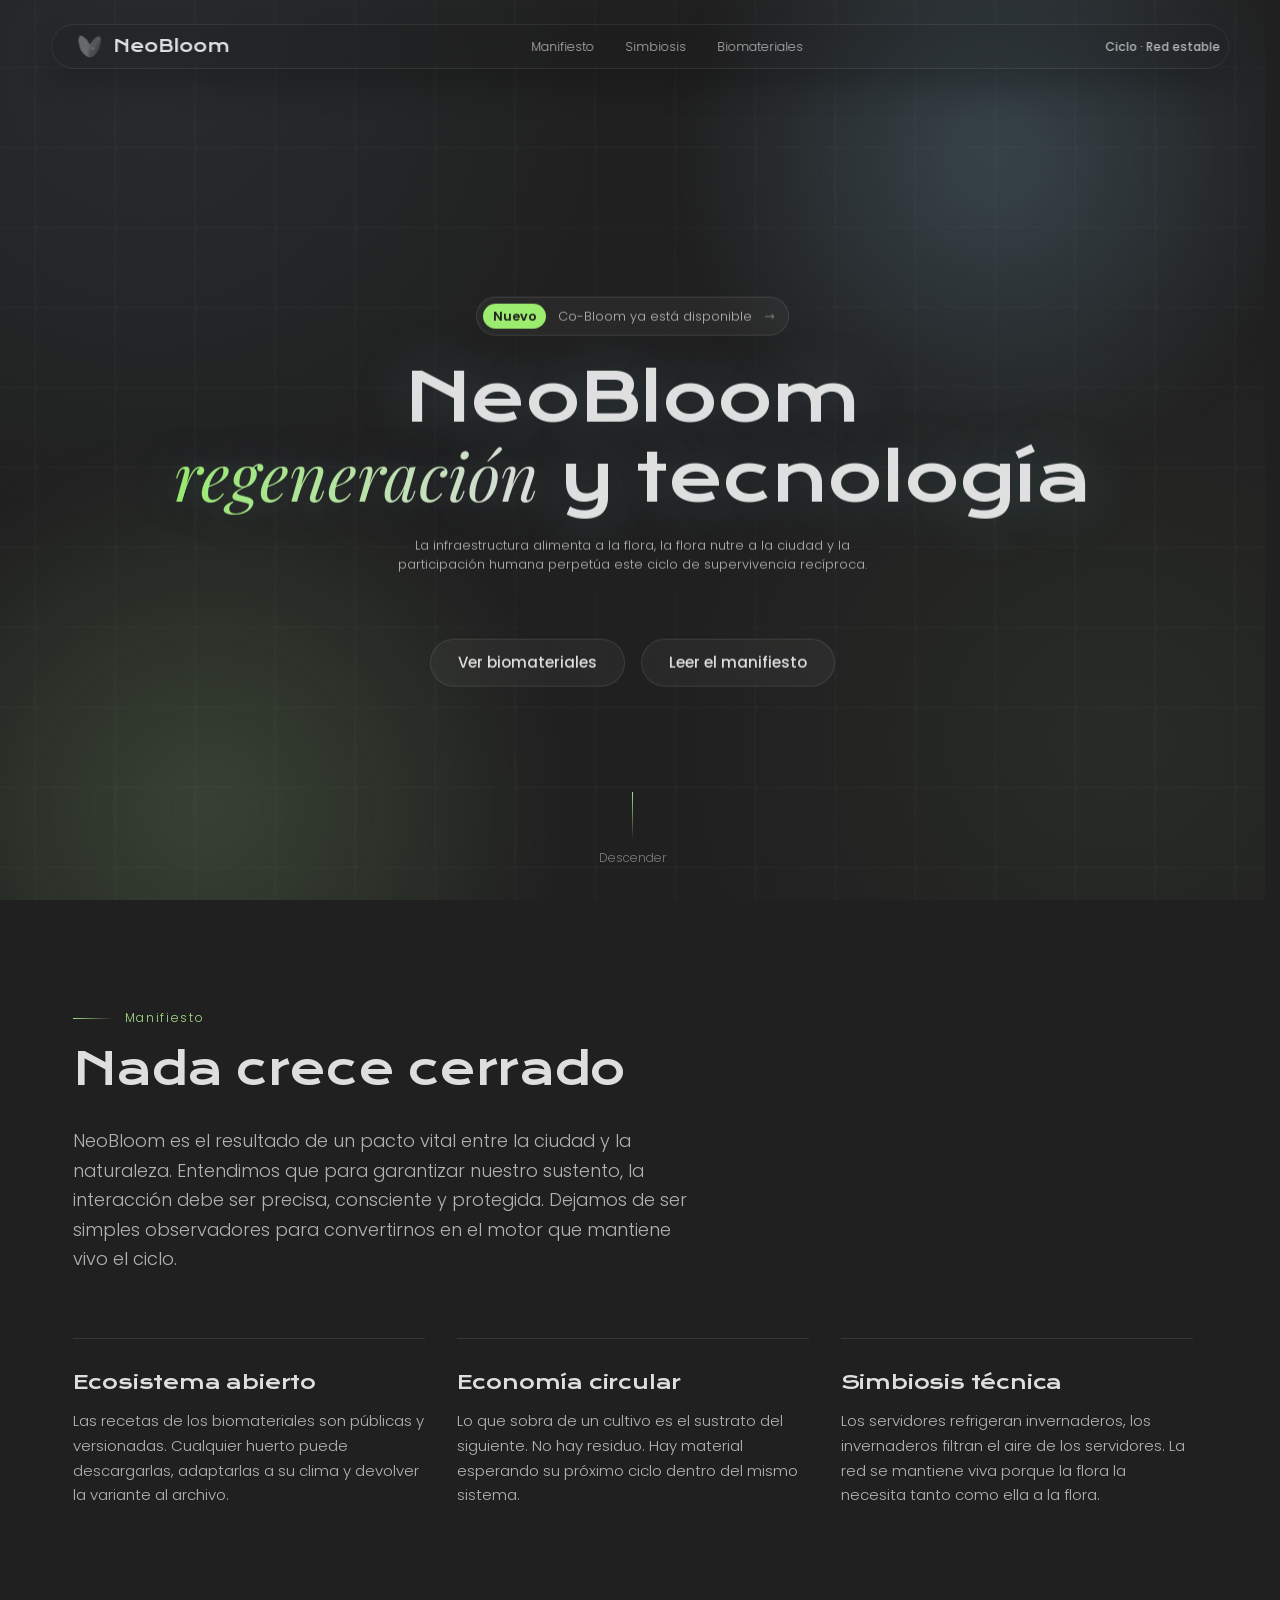
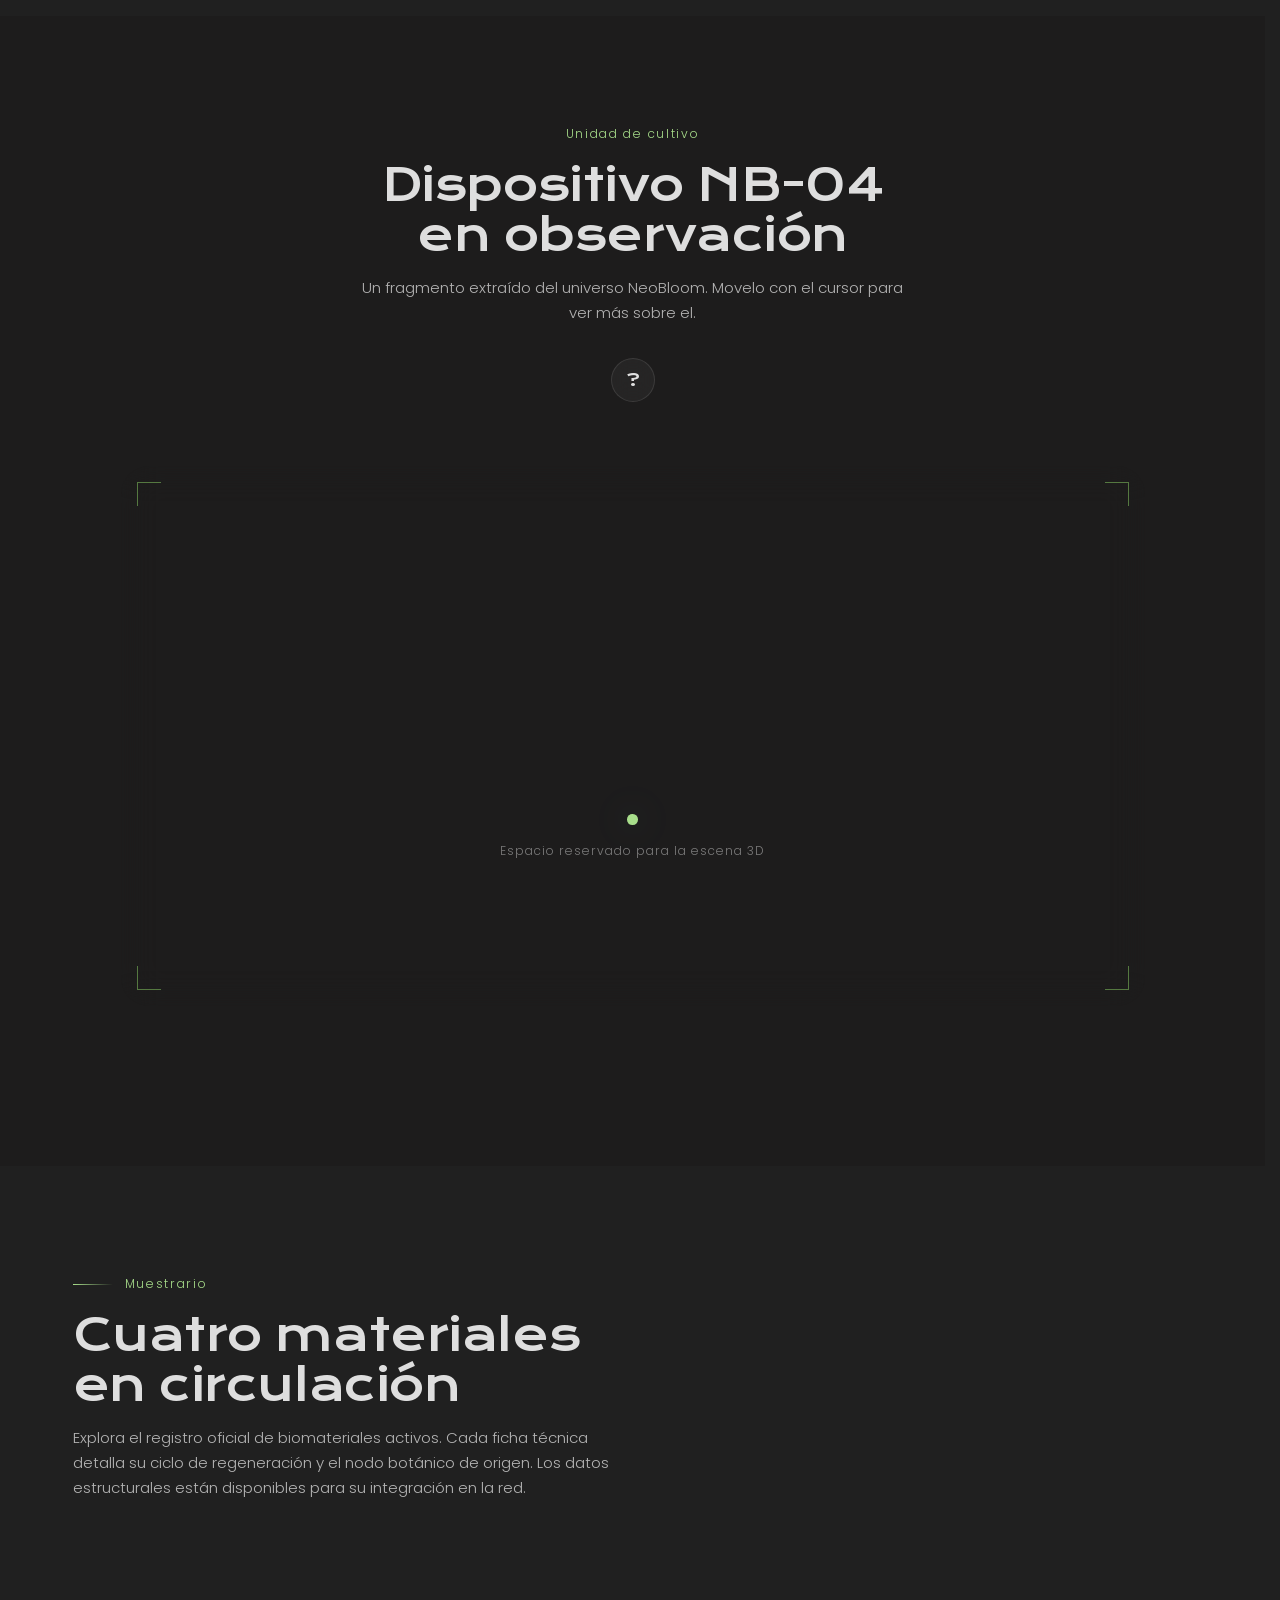
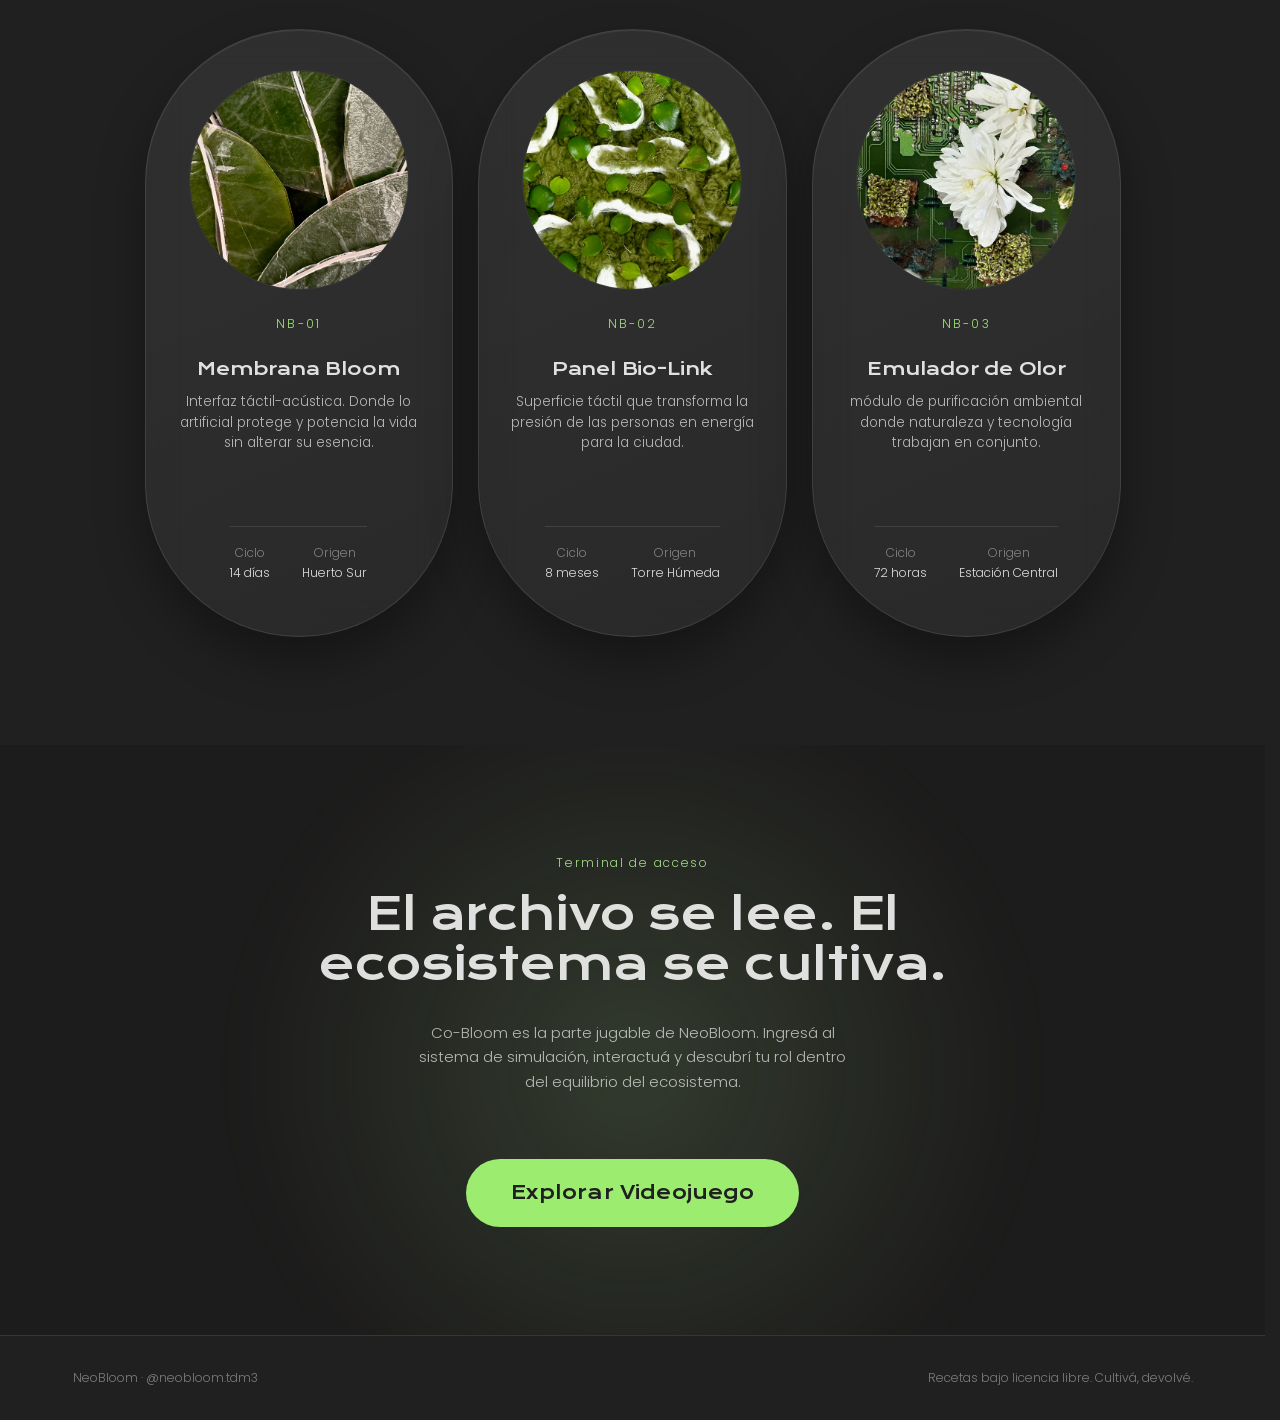
==== index.html @ 0e73369e "Update href for video game link in index.html" ====
<!DOCTYPE html>
<!--
  ============================================================================
  NEOBLOOM · Repositorio interactivo / Archivo biotecnológico
  ----------------------------------------------------------------------------
  ESTRUCTURA DEL PROYECTO (los tres archivos deben estar en la MISMA carpeta):
    /index.html   ← este archivo (contenido y estructura)
    /style.css    ← todo el diseño (colores y tipos en :root)
    /script.js    ← parallax, fade-in y micro-interacciones (Vanilla JS)

  CÓMO NAVEGAR ESTE ARCHIVO: cada sección empieza con un bloque de comentario
  ============. Busca "INSERTAR" para encontrar los huecos que tenés que rellenar.
  ============================================================================
-->
<html lang="es">
<head>
  <meta charset="UTF-8">
  <meta name="viewport" content="width=device-width, initial-scale=1.0">

  <!-- SEO / metadatos: cambiá estos textos cuando publiques -->
  <title>NeoBloom · Archivo biotecnológico</title>
  <meta name="description" content="NeoBloom es un ecosistema abierto donde la infraestructura tecnológica alimenta a la flora y la flora nutre a las personas.">
  <meta name="theme-color" content="#272525">

  <!-- ===== TIPOGRAFÍAS (Google Fonts) =====
       Krona One → títulos. Poppins → cuerpo de texto.
       Si querés sumar pesos de Poppins, editá la lista wght@300;400;500;600 -->
  <link rel="preconnect" href="https://fonts.googleapis.com">
  <link rel="preconnect" href="https://fonts.gstatic.com" crossorigin>
  <link href="https://fonts.googleapis.com/css2?family=Krona+One&family=Poppins:wght@300;400;500;600&display=swap" rel="stylesheet">
  <link href="https://fonts.googleapis.com/css2?family=Krona+One&family=Playfair+Display:ital@1&family=Poppins:wght@300;400;500;600&display=swap" rel="stylesheet">

  <!-- ===== HOJA DE ESTILOS ===== -->
  <link rel="stylesheet" href="style.css">
</head>

<body>
<!-- Pantalla de carga / disolución inicial -->
  <div class="page-loader" aria-hidden="true"></div>
<!-- Enlace de accesibilidad: solo visible al navegar con teclado (tecla Tab) -->
<a class="skip-link" href="#inicio">Saltar al contenido</a>

<!--
  ============================================================================
  1 · BARRA DE NAVEGACIÓN (fija, vidrio esmerilado)
  Se le añade la clase .is-scrolled desde script.js cuando bajás unos píxeles.
  ============================================================================
-->
<!--
  ============================================================================
  1 · BARRA DE NAVEGACIÓN (Isla flotante)
  ============================================================================
-->
<header class="nav" id="nav">
  
<a class="nav__brand" href="#inicio">
  <img src="recursos/logoneobloom.png" alt="NeoBloom" class="nav__logo">
  <span>NeoBloom</span>
</a>

  <!-- Hamburguesa (solo móvil) -->
  <button class="nav__toggle" aria-label="Abrir menú" aria-expanded="false" aria-controls="nav-menu">
    <span class="nav__toggle-icon" aria-hidden="true"></span>
  </button>

  <!-- Centro: Enlaces -->
  <nav class="nav__links" id="nav-menu" aria-label="Secciones del archivo">
    <a href="#manifiesto">Manifiesto</a>
    <a href="#simbiosis">Simbiosis</a>
    <a href="#catalogo">Biomateriales</a>
    <a href="#login" class="nav__login">Ciclo · Red estable</a>
  </nav>

  <!-- Derecha: Acciones (Desktop) -->
  <div class="nav__actions">
    <a href="#login" class="nav__login">Ciclo · Red estableㅤㅤ</a>
  </div>

</header>

<main>

  <!--
    ==========================================================================
    2 · HERO (100vh) · el usuario entra al archivo
    Las capas se mueven a distintas velocidades con data-parallax.
      · data-parallax="0.25"  → se mueve MENOS que el scroll (queda atrás)
      · data-parallax="-0.15" → se mueve en sentido contrario (queda adelante)
    Probá cambiando esos números: 0 = fijo al documento, 1 = fondo casi estático.
    ==========================================================================
  -->
  <section class="hero" id="inicio" style="position: relative; overflow: hidden;">

    <!-- Capa A: retícula técnica de fondo (patrón puro CSS, sin imágenes) -->
    <div class="hero__grid" data-parallax="0.15" aria-hidden="true"></div>

    <!-- NUEVA CAPA: VIDEO DE PORTADA
         Mantiene el loop y se le asignó el data-parallax para que se mueva en 3D -->
    <video class="video-portada" autoplay loop muted playsinline data-parallax="0.4">
      <!-- REEMPLAZÁ "tu-video.mp4" POR LA RUTA REAL DE TU VIDEO -->
      <source src="recursos/videoportada.mp4" type="video/mp4">
      Tu navegador no soporta videos.
    </video>

    <!-- Capa B: halo de bioluminiscencia. 
         (Lo mantuve por encima del video para que le dé ese tono celeste/verde integrado) -->
    <div class="hero__glow" data-parallax="0.15" aria-hidden="true"></div>

    <!-- Capa C: contenido -->
<!-- Capa C: contenido -->
    <div class="hero__content" data-parallax="-0.12">
      
      <!-- NUEVO: Detalle superior (Badge) -->
      <a href="#catalogo" class="hero__badge">
        <span class="hero__badge-tag">Nuevo</span>
        Co-Bloom ya está disponible
        <span class="hero__badge-arrow">→</span>
      </a>

      <h1 class="hero__title">
        NeoBloom<br>
        <!-- NUEVO: Palabra envuelta en un span para cambiarle la fuente y color -->
        <span class="text-accent">regeneración</span> y tecnología
      </h1>

      <!-- Subtítulo modificado -->
      <p class="hero__text hero__text--small">
        La infraestructura alimenta a la flora, la flora nutre a la ciudad y la participación humana perpetúa este ciclo de supervivencia recíproca.
      </p>

      <div class="hero__actions">
        <a class="btn btn--ghost" href="#catalogo">Ver biomateriales</a>
        <a class="btn btn--ghost" href="#manifiesto">Leer el manifiesto</a>
      </div>
    </div>

    <!-- Indicador de scroll -->
    <a class="hero__cue" href="#manifiesto" aria-label="Bajar al manifiesto">
      <span class="hero__cue-line" aria-hidden="true"></span>
      Descender
    </a>
  </section>


<!--
    ==========================================================================
    3 · MANIFIESTO Y FILOSOFÍA
    Cada elemento con data-reveal aparece con fade-in al entrar en pantalla
    (lo maneja el IntersectionObserver de script.js).
    data-reveal-delay="1|2|3" escalona la aparición.
    ==========================================================================
  -->


  <section class="section manifesto" id="manifiesto">
    <div class="shell">

      <p class="section__tag" data-reveal>Manifiesto</p>

      <h2 class="section__title" data-reveal data-reveal-delay="1">
        Nada crece cerrado
      </h2>

      <p class="manifesto__lead" data-reveal data-reveal-delay="2">
        NeoBloom es el resultado de un pacto vital entre la ciudad y la naturaleza. Entendimos que para garantizar nuestro sustento, la interacción debe ser precisa, consciente y protegida. Dejamos de ser simples observadores para convertirnos en el motor que mantiene vivo el ciclo.
      </p>

      <!-- Tres principios. Duplicá un <article> para sumar uno más. -->
      <div class="manifesto__grid">

        <article class="principle" data-reveal>
          <h3 class="principle__title">Ecosistema abierto</h3>
          <p>
            Las recetas de los biomateriales son públicas y versionadas.
            Cualquier huerto puede descargarlas, adaptarlas a su clima y
            devolver la variante al archivo.
          </p>
        </article>

        <article class="principle" data-reveal data-reveal-delay="1">
          <h3 class="principle__title">Economía circular</h3>
          <p>
            Lo que sobra de un cultivo es el sustrato del siguiente. No hay
            residuo. Hay material esperando su próximo ciclo dentro del mismo
            sistema.
          </p>
        </article>

        <article class="principle" data-reveal data-reveal-delay="2">
          <h3 class="principle__title">Simbiosis técnica</h3>
          <p>
            Los servidores refrigeran invernaderos, los invernaderos filtran el
            aire de los servidores. La red se mantiene viva porque la flora la
            necesita tanto como ella a la flora.
          </p>
        </article>

      </div>
    </div>
  </section>


  <!--
    ==========================================================================
    4 · CONTENEDOR INTERACTIVO 3D  ←←← ACÁ VA TU ESCENA DE SPLINE
    ==========================================================================
  -->
  <section class="section symbiosis" id="simbiosis">
    <div class="shell">

      <header class="symbiosis__head" data-reveal>
        <p class="section__tag">Unidad de cultivo</p>
        <h2 class="section__title">Dispositivo NB-04 en observación</h2>
        <p class="symbiosis__text">
          Un fragmento extraído del universo NeoBloom. Movelo con el cursor 
          para ver más sobre el.
        </p>

        <!-- Botón "?": abre el modal con la explicación del dispositivo -->
        <button class="info-btn" type="button" aria-haspopup="dialog" aria-controls="info-modal">
          <span aria-hidden="true">?</span>
          <span class="sr-only">¿De qué se trata este dispositivo?</span>
        </button>
      </header>

      <!-- Contenedor responsivo: 80vw × 60vh (editable en style.css, ver
           --stage-w y --stage-h dentro de :root). -->
      <div class="stage" data-reveal data-reveal-delay="1">


<script type="module" src="https://cdn.spline.design/@splinetool/viewer@2.0.57/build/spline-viewer.js"></script>
<spline-viewer url="https://prod.spline.design/P3klksN04WxGM6pD/scene.splinecode"></spline-viewer>

          

        <div class="stage__placeholder">
          <span class="stage__dot" aria-hidden="true"></span>
          <p>Espacio reservado para la escena 3D</p>
          <p class="stage__hint"></p>
        </div>

        <!-- Esquinas de encuadre: detalle de "visor técnico" -->
        <span class="stage__corner stage__corner--tl" aria-hidden="true"></span>
        <span class="stage__corner stage__corner--tr" aria-hidden="true"></span>
        <span class="stage__corner stage__corner--bl" aria-hidden="true"></span>
        <span class="stage__corner stage__corner--br" aria-hidden="true"></span>
      </div>

      <!-- Lectura de sensores: puro texto, editá o borrá -->
      <ul class="readout" data-reveal data-reveal-delay="2">
        <li><span>Humedad</span> 68%</li>
        <li><span>Esporas activas</span> 12.400</li>
        <li><span>Energía devuelta a la red</span> 3,2 kWh</li>
      </ul>
    </div>
  </section>


<!--
    ==========================================================================
    5 · CATÁLOGO BIOTECNOLÓGICO (Con carrusel de 3 en 3)
    ==========================================================================
  -->
  <section class="section catalog" id="catalogo">
    <div class="shell">

      <header class="catalog__head">
        <p class="section__tag" data-reveal>Muestrario</p>
        <h2 class="section__title" data-reveal data-reveal-delay="1">
          Cuatro materiales en circulación
        </h2>
        <p class="catalog__text" data-reveal data-reveal-delay="2">
          Explora el registro oficial de biomateriales activos. Cada ficha técnica detalla su ciclo de regeneración y el nodo 
          botánico de origen. Los datos estructurales están disponibles para su integración en la red.
        </p>
      </header>

      <!-- Contenedor general del carrusel con las flechas a los lados -->
      <div class="catalog-container" data-reveal data-reveal-delay="3">
        
        <!-- Botón Anterior -->
        <button class="carousel-btn carousel-btn--prev" aria-label="Anterior">←</button>

        <!-- Grilla con las páginas del carrusel -->
        <div class="catalog__grid">
          
          <!-- Página 1: NB-01, NB-02, NB-03 -->
          <div class="carousel-page is-active">

<article class="card" data-accent="verde">
  
  <!-- ESPACIO PARA LA IMAGEN -->
  <div class="card__image-box">
    <img src="recursos/muestrario2.jpg" alt="Biomaterial">
  </div>

  <p class="card__code">NB-01</p>
  <h3 class="card__title">Membrana Bloom</h3>
  <p class="card__text">Interfaz táctil-acústica. Donde lo artificial protege y potencia la vida sin alterar su esencia.</p>
  
  <dl class="card__meta">
    <div><dt>Ciclo</dt><dd>14 días</dd></div>
    <div><dt>Origen</dt><dd>Huerto Sur</dd></div>
  </dl>
</article>

            <article class="card" data-accent="celeste">
              <div class="card__image-box">
                <img src="recursos/muestrario3.jpg" alt="Biomaterial">
              </div>
              <p class="card__code">NB-02</p>
              <h3 class="card__title">Panel Bio-Link</h3>
              <p class="card__text">Superficie táctil que transforma la presión de las personas en energía para la ciudad.</p>
              <dl class="card__meta">
                <div><dt>Ciclo</dt><dd>8 meses</dd></div>
                <div><dt>Origen</dt><dd>Torre Húmeda</dd></div>
              </dl>
            </article>

            <article class="card" data-accent="verde">
              <div class="card__image-box">
                <img src="recursos/muestrario5.jpg" alt="Biomaterial">
              </div>
              <p class="card__code">NB-03</p>
              <h3 class="card__title">Emulador de Olor</h3>
              <p class="card__text">módulo de purificación ambiental donde naturaleza y tecnología trabajan en conjunto.</p>
              <dl class="card__meta">
                <div><dt>Ciclo</dt><dd>72 horas</dd></div>
                <div><dt>Origen</dt><dd>Estación Central</dd></div>
              </dl>
            </article>

          </div>

          <!-- Página 2: NB-04, NB-05, NB-06 -->
          <div class="carousel-page">

            <article class="card" data-accent="celeste">
              <div class="card__image-box">
                <img src="recursos/muestrario4.jpg" alt="Biomaterial">
              </div>
              <p class="card__code">NB-04</p>
              <h3 class="card__title">Esferas Moleculares</h3>
              <p class="card__text">Pieza de diseño molecular creada para estimular la concentración y renovar la energía mental.</p>
              <dl class="card__meta">
                <div><dt>Ciclo</dt><dd>21 días</dd></div>
                <div><dt>Origen</dt><dd>Laboratorio Bio</dd></div>
              </dl>
            </article>

            <article class="card" data-accent="verde">
              <div class="card__image-box">
                <img src="recursos/muestrario6.jpg" alt="Biomaterial">
              </div>
              <p class="card__code">NB-05</p>
              <h3 class="card__title">Lemon Stream</h3>
              <p class="card__text">Bebida creada para estimular el paladar con perfiles botánicos y cítricos.</p>
              <dl class="card__meta">
                <div><dt>Ciclo</dt><dd>5 días</dd></div>
                <div><dt>Origen</dt><dd>Laboratorio Bio</dd></div>
              </dl>
            </article>

            <article class="card" data-accent="celeste">
              <div class="card__image-box">
                <img src="recursos/muestrario9.jpg" alt="Biomaterial">
              </div>
              <p class="card__code">NB-06</p>
              <h3 class="card__title">Esferas Cognitivas</h3>
              <p class="card__text">Sabores que actúan como un impulso sensorial que despeja la mente y reduce la fatiga.</p>
              <dl class="card__meta">
                <div><dt>Ciclo</dt><dd>30 días</dd></div>
                <div><dt>Origen</dt><dd>Laboratorio Bio</dd></div>
              </dl>
            </article>

          </div>

          <!-- Página 3: NB-07, NB-08, NB-09 -->
          <div class="carousel-page">

            <article class="card" data-accent="verde">
              <div class="card__image-box">
                <img src="recursos/muestrario8.jpg" alt="Biomaterial">
              </div>
              <p class="card__code">NB-07</p>
              <h3 class="card__title">Neuroflora</h3>
              <p class="card__text">Módulo de observación simbiótica donde naturaleza y tecnología conviven en equilibrio.</p>
              <dl class="card__meta">
                <div><dt>Ciclo</dt><dd>10 días</dd></div>
                <div><dt>Origen</dt><dd>Invernadero</dd></div>
              </dl>
            </article>

            <article class="card" data-accent="celeste">
              <div class="card__image-box">
                <img src="recursos/muestrario7.jpg" alt="Biomaterial">
              </div>
              <p class="card__code">NB-08</p>
              <h3 class="card__title">Aroma Menta</h3>
              <p class="card__text">Sensación de frescura y aire limpio a través de tecnología bio-conductiva mediante organismos vegetales híbridos.</p>
              <dl class="card__meta">
                <div><dt>Ciclo</dt><dd>12 días</dd></div>
                <div><dt>Origen</dt><dd>Olfativo</dd></div>
              </dl>
            </article>

            <article class="card" data-accent="verde">
              <div class="card__image-box">
                <img src="recursos/muestrario1.jpg" alt="Biomaterial">
              </div>
              <p class="card__code">NB-09</p>
              <h3 class="card__title">Sistema de Audio Orgánico</h3>
              <p class="card__text">Reinterpreta la música digital mediante hongos bio-modificados que transforman sonidos en tiempo real.</p>
              <dl class="card__meta">
                <div><dt>Ciclo</dt><dd>2 Horas</dd></div>
                <div><dt>Origen</dt><dd>Sector Auditivo</dd></div>
              </dl>
            </article>

          </div>

        </div>

        <!-- Botón Siguiente -->
        <button class="carousel-btn carousel-btn--next" aria-label="Siguiente">→</button>

      </div>

    </div>
  </section>


  <!--
    ==========================================================================
    6 · TERMINAL DE ACCESO · puente hacia el videojuego
    ==========================================================================
  -->
  <section class="section terminal" id="co-bloom">
    <!-- Halo de fondo con parallax suave -->
    <div class="terminal__halo" data-parallax="0.2" aria-hidden="true"></div>

    <div class="shell terminal__inner">
      <p class="section__tag" data-reveal>Terminal de acceso</p>

      <h2 class="terminal__title" data-reveal data-reveal-delay="1">
        El archivo se lee. El ecosistema se cultiva.
      </h2>

      <p class="terminal__text" data-reveal data-reveal-delay="2">
        Co-Bloom es la parte jugable de NeoBloom. Ingresá al sistema de simulación, interactuá y descubrí tu rol dentro del equilibrio del ecosistema.
      </p>

      <!-- CAMBIÁ el href por la URL real del videojuego cuando la tengas -->
      <a class="btn btn--neon" href="https://gutzzina.github.io/NeoBloomJuego/" data-reveal data-reveal-delay="3">
        Explorar Videojuego
      </a>
    </div>
  </section>

</main>

<!--
  ============================================================================
  7 · PIE
  ============================================================================
-->
<footer class="footer">
  <div class="shell footer__inner">
    <p>NeoBloom · @neobloom.tdm3</p>
    <p>Recetas bajo licencia libre. Cultivá, devolvé.</p>
  </div>
</footer>

<!-- ============================================================================
   8 · MODAL DE INFORMACIÓN (lo abre el botón "?" de la sección Simbiosis)
   ======================================================================== -->
<div class="modal" id="info-modal" role="dialog" aria-modal="true"
     aria-labelledby="info-modal-title" aria-hidden="true" inert>

  <!-- Fondo oscurecido: al tocarlo se cierra -->
  <div class="modal__backdrop" data-modal-close></div>

  <div class="modal__panel">
    <button class="modal__close" type="button" data-modal-close aria-label="Cerrar">&#215;</button>

    <p class="section__tag">Sobre el dispositivo</p>

    <h2 class="modal__title" id="info-modal-title">
      ¿De qué se trata este dispositivo?
    </h2>

    <p class="modal__text">
      Este módulo es un motor vital para nuestra economía circular. Transforma la
      materia en energía limpia mediante una retroalimentación constante con su
      infraestructura. En este ciclo cerrado no hay desperdicio, cada residuo es
      reasimilado por la red para convertirse en nutrientes o recursos esenciales
      para la ciudad.
    </p>
  </div>
</div>

<!-- ===== JAVASCRIPT (al final del body para que el DOM ya exista) ===== -->
<script src="script.js"></script>

</body>
</html>
---- style.css ----
/* ==========================================================================
   NEOBLOOM · style.css
   --------------------------------------------------------------------------
   ÍNDICE
     00 · Variables globales (:root)  ← EMPEZÁ A EDITAR ACÁ
     01 · Reset y base
     02 · Utilidades (shell, botones, títulos, reveal)
     03 · Navegación
     04 · Hero
     05 · Manifiesto
     06 · Simbiosis / contenedor 3D
     07 · Catálogo
     08 · Terminal (CTA)
     09 · Pie
     10 · Responsive
     11 · Accesibilidad (movimiento reducido, foco)
   ========================================================================== */

/* ==========================================================================
   00 · VARIABLES GLOBALES
   ========================================================================== */
:root {
  /* --- Paleta base --- */
  --color-bg:        #202020;   /* fondo principal (nocturno) */
  --color-bg-deep:   #1d1c1c;   /* fondo más profundo, para secciones hundidas */
  --color-bloom:     #9bec6f;   /* verde orgánico */
  --color-bio:       #A8DE8B;   /* celeste bioluminiscente */
  --color-text:      #ffffffda;   /* texto principal */

  /* Texto secundario: blanco con opacidad, se adapta a cualquier fondo */
  --color-text-soft: rgba(255, 255, 255, 0.66);
  --color-text-dim:  rgba(255, 255, 255, 0.42);

  /* --- Glassmorphism ---
     Subí --glass-bg para paneles más opacos; subí --glass-blur para más niebla. */
  --glass-bg:        rgba(255, 255, 255, 0.045);
  --glass-bg-strong: rgba(255, 255, 255, 0.075);
  --glass-border:    rgba(255, 255, 255, 0.10);
  --glass-blur:      18px;

  /* --- Bioluminiscencia (neón sutil) ---
     Se usan en box-shadow y text-shadow. Bajá las opacidades si te satura. */
  --glow-bloom:      0 0 var(--glow-size) rgba(168, 222, 139, 0.28);
  --glow-bio:        0 0 var(--glow-size) rgba(141, 199, 228, 0.30);
  --glow-size:       2.5rem;

  /* --- Tipografías --- */
  --font-title: 'Krona One', 'Arial Black', sans-serif;
  --font-body:  'Poppins', system-ui, sans-serif;

  /* --- Escala tipográfica fluida (clamp = mínimo, ideal, máximo) ---
     Nunca hay tamaños fijos: todo se adapta al ancho de pantalla. */
  --fs-hero:  clamp(2rem,   5.2vw, 4.6rem);
  --fs-h2:    clamp(1.6rem, 3.4vw, 2.9rem);
  --fs-h3:    clamp(1.05rem, 1.5vw, 1.3rem);
  --fs-lead:  clamp(1.02rem, 1.4vw, 1.25rem);
  --fs-body:  clamp(0.94rem, 1.05vw, 1.05rem);
  --fs-small: clamp(0.76rem, 0.9vw, 0.85rem);

  /* --- Ritmo vertical y espacios --- */
  --space-xs:  0.5rem;
  --space-sm:  1rem;
  --space-md:  2rem;
  --space-lg:  4rem;
  --space-xl:  clamp(5rem, 12vh, 9rem);   /* separación entre secciones */

  /* --- Layout --- */
  --shell-max:  76rem;   /* ancho máximo del contenido */
  --shell-pad:  clamp(1.25rem, 5vw, 3rem);
  --measure:    62ch;    /* largo de línea cómodo para leer */

  /* --- Contenedor 3D (Spline) --- */
  --stage-w: 80vw;
  --stage-h: 60vh;

  /* --- Formas y tiempos --- */
  --radius-sm: 0.5rem;
  --radius-md: 1.25rem;
  --radius-lg: 1.75rem;
  --ease:      cubic-bezier(0.22, 0.61, 0.36, 1);
  --dur-fast:  0.25s;
  --dur-slow:  0.9s;
}

/* ==========================================================================
   01 · RESET Y BASE
   ========================================================================== */
*,
*::before,
*::after { box-sizing: border-box; }

html {
  scroll-behavior: smooth;            /* navegación por anclas suave */
  -webkit-text-size-adjust: 100%;
  /* Reserva el hueco de la barra de scroll siempre. Si no, al bloquear el
     scroll con body.is-modal-open (overflow:hidden) la barra desaparece, el
     viewport ensancha y todo el layout centrado se mueve a la derecha. */
  scrollbar-gutter: stable;
}

body {
  margin: 0;
  background-color: var(--color-bg);
  color: var(--color-text);
  font-family: var(--font-body);
  font-size: var(--fs-body);
  font-weight: 300;
  line-height: 1.65;
  overflow-x: hidden;                 /* evita scroll lateral por el parallax */

  /* Textura de fondo global: dos halos muy tenues fijos detrás de todo.
     Si querés un fondo plano, borrá este background-image. */
  background-image:
    radial-gradient(60vw 60vw at 12% 8%,  rgba(141, 199, 228, 0.07), transparent 60%),
    radial-gradient(55vw 55vw at 88% 82%, rgba(168, 222, 139, 0.06), transparent 62%);
  background-attachment: fixed;
}

img, video, canvas, iframe { display: block; max-width: 100%; }

h1, h2, h3 {
  font-family: var(--font-title);
  font-weight: 400;                   /* Krona One sólo tiene un peso */
  line-height: 1.15;
  letter-spacing: -0.01em;
  margin: 0;
}

p { margin: 0; }

a { color: inherit; text-decoration: none; }

/* ==========================================================================
   --- NUEVO: ESTILOS PARA EL VIDEO DE PORTADA ---
   ========================================================================== */
.video-portada {
  position: absolute;
  top: 0;
  left: 0;
  width: 100vw;
  height: 100vh;
  object-fit: cover; /* Llena la portada sin deformarse */
  z-index: -2;       /* Lo pone detrás de los halos y la grilla */
  pointer-events: none;
  opacity: 0.35;     /* Opacidad reducida para que los textos blancos se lean perfecto sobre el video. Súbela si lo quieres más brillante. */
}


/* ==========================================================================
   02 · UTILIDADES
   ========================================================================== */

/* Contenedor central reutilizable */
.shell {
  width: 100%;
  max-width: var(--shell-max);
  margin-inline: auto;
  padding-inline: var(--shell-pad);
}

/* Separación estándar entre secciones */
.section {
  position: relative;
  padding-block: var(--space-xl);
}

/* Etiqueta pequeña sobre los títulos */
.section__tag {
  font-size: var(--fs-small);
  letter-spacing: 0.14em;
  color: var(--color-bio);
  margin-bottom: var(--space-sm);
}

/* Línea fina que acompaña a la etiqueta */
.section__tag::before {
  content: "";
  display: inline-block;
  width: 2.5rem;
  height: 1px;
  margin-right: 0.75rem;
  vertical-align: middle;
  background: linear-gradient(90deg, var(--color-bio), transparent);
}

.section__title {
  font-size: var(--fs-h2);
  max-width: 20ch;
}

/* --- Animación de aparición (la dispara el IntersectionObserver del JS) ---
   Estado inicial: invisible y desplazado. Al añadirse .is-visible, entra. */
[data-reveal] {
  opacity: 0;
  transform: translateY(1.75rem);
  transition:
    opacity   var(--dur-slow) var(--ease),
    transform var(--dur-slow) var(--ease);
}
[data-reveal].is-visible {
  opacity: 1;
  transform: none;
}
/* Escalonado: cada delay suma 120ms */
[data-reveal-delay="1"] { transition-delay: 0.12s; }
[data-reveal-delay="2"] { transition-delay: 0.24s; }
[data-reveal-delay="3"] { transition-delay: 0.36s; }

/* --- Botones --- */
.btn {
  display: inline-block;
  font-family: var(--font-body);
  font-size: var(--fs-body);
  font-weight: 500;
  line-height: 1.3;
  padding: 0.9em 1.8em;
  border-radius: 999px;
  border: 1px solid var(--glass-border);
  background: var(--glass-bg);
  backdrop-filter: blur(var(--glass-blur));
  -webkit-backdrop-filter: blur(var(--glass-blur));
  transition:
    border-color var(--dur-fast) var(--ease),
    background   var(--dur-fast) var(--ease),
    transform    var(--dur-fast) var(--ease),
    box-shadow   var(--dur-fast) var(--ease);
}

.btn--ghost:hover,
.btn--ghost:focus-visible {
  border-color: rgba(168, 222, 139, 0.55);
  background: var(--glass-bg-strong);
  transform: translateY(-2px);
  box-shadow: var(--glow-bloom);
}

/* Botón principal con pulso de neón (ver @keyframes pulse más abajo) */
.btn--neon {
  font-family: var(--font-title);
  font-size: clamp(0.85rem, 1.45vw, 1.15rem);
  letter-spacing: 0.01em;
  padding: 1.15em 2.4em;
  color: var(--color-bg);
  background: var(--color-bloom);
  border-color: transparent;
  animation: pulse 3.4s ease-in-out infinite;
}
.btn--neon:hover,
.btn--neon:focus-visible {
  background: var(--color-bio);
  transform: translateY(-3px) scale(1.02);
  animation-play-state: paused;       /* al interactuar, el pulso se detiene */
  box-shadow: 0 0 4rem rgba(168, 222, 139, 0.55);
}

@keyframes pulse {
  0%, 100% { box-shadow: 0 0 1.4rem rgba(168, 222, 139, 0.25); }
  50%      { box-shadow: 0 0 3.6rem rgba(168, 222, 139, 0.55); }
}

/* Enlace de salto para teclado */
.skip-link {
  position: absolute;
  left: -9999px;
  top: var(--space-sm);
  padding: 0.6em 1.2em;
  background: var(--color-bloom);
  color: var(--color-bg);
  border-radius: var(--radius-sm);
  z-index: 100;
}
.skip-link:focus { left: var(--space-sm); }


/* ==========================================================================
   03 · NAVEGACIÓN
   ========================================================================== */
/* ==========================================================================
   03 · NAVEGACIÓN (Estilo Píldora Flotante)
   ========================================================================== */
.nav {
  position: fixed;
  top: 1.5rem; /* La despega del techo */
  left: 50%;
  transform: translateX(-50%); /* La centra horizontalmente */
  width: 92%;
  max-width: var(--shell-max); /* Evita que sea demasiado ancha en monitores grandes */
  z-index: 50;

  display: flex;
  align-items: center;
  justify-content: space-between;
  
  /* Padding asimétrico: más espacio a la izquierda, menos a la derecha para abrazar el botón */
  padding: 0.5rem 0.5rem 0.5rem 1.5rem; 

  /* Fondo oscuro tipo cristal (glassmorphism) */
  background: rgba(25, 23, 23, 0.144);
  backdrop-filter: blur(12px);
  -webkit-backdrop-filter: blur(12px);
  border: 1px solid rgba(255, 255, 255, 0.08);
  border-radius: 999px; /* Curva extrema para la forma de píldora */
  box-shadow: 0 1rem 2rem rgba(0, 0, 0, 0.2);

  transition: background 0.3s ease, border-color 0.3s ease;
}

/* Efecto al hacer scroll (manejado por tu script.js) */
.nav.is-scrolled {
  background: rgba(15, 15, 15, 0.85);
  border-color: rgba(255, 255, 255, 0.15);
}

.nav__brand {
  display: inline-flex;
  align-items: center;
  gap: 0.6rem;
  font-family: var(--font-title);
  font-size: clamp(0.9rem, 1.3vw, 1.05rem);
}

.nav__logo {
  width: 1.7rem;
  height: 1.7rem;
  max-width: 1.7rem;
  max-height: 1.7rem;
  object-fit: contain;
  display: block;
}


/* Centro: Enlaces de navegación */
.nav__links {
  display: flex;
  gap: clamp(1rem, 2.4vw, 2.2rem);
  font-size: var(--fs-small);
  color: var(--color-text-soft);
}
.nav__links a { transition: color var(--dur-fast) var(--ease); }
.nav__links a:hover,
.nav__links a:focus-visible { color: var(--color-bloom); }

/* Ocultar login duplicado en el menú desktop */
.nav__links .nav__login { display: none; }

/* Derecha: Botones */
.nav__actions {
  display: flex;
  align-items: center;
  gap: 1.25rem;
}

.nav__login {
  font-size: var(--fs-small);
  color: var(--color-text-soft);
  font-weight: 500;
  transition: color var(--dur-fast) var(--ease);
}
.nav__login:hover {
  color: var(--color-text);
}

/* Adaptación de tu botón neón para la barra */
.nav__btn.btn--neon {
  padding: 0.7em 1.5em;
  font-size: 0.85rem;
  animation: none; /* Anulamos la animación de pulso constante aquí arriba */
  box-shadow: 0 0 1rem rgba(168, 222, 139, 0.062);
}
.nav__btn.btn--neon:hover {
  box-shadow: 0 0 1.5rem rgba(168, 222, 139, 0.5);
}

/* ========================================
   HAMBURGUESA MÓVIL
   ======================================== */
.nav__toggle {
  display: none;
  background: none;
  border: none;
  cursor: pointer;
  padding: 0.5rem;
  z-index: 51;
}

.nav__toggle-icon {
  display: block;
  width: 1.5rem;
  height: 2px;
  background: var(--color-text);
  position: relative;
  transition: background var(--dur-fast) var(--ease);
}
.nav__toggle-icon::before,
.nav__toggle-icon::after {
  content: "";
  position: absolute;
  left: 0;
  width: 100%;
  height: 2px;
  background: var(--color-text);
  transition: transform var(--dur-fast) var(--ease);
}
.nav__toggle-icon::before { top: -0.5rem; }
.nav__toggle-icon::after { bottom: -0.5rem; }

/* Estado abierto: transforma en X */
.nav__toggle[aria-expanded="true"] .nav__toggle-icon {
  background: transparent;
}
.nav__toggle[aria-expanded="true"] .nav__toggle-icon::before {
  transform: rotate(45deg) translate(0, 0.5rem);
}
.nav__toggle[aria-expanded="true"] .nav__toggle-icon::after {
  transform: rotate(-45deg) translate(0, -0.5rem);
}

/* Móvil: menú desplegable */
@media (max-width: 30rem) {
  .nav__toggle { display: block; }
  
  .nav__links {
    position: absolute;
    top: calc(100% + 0.5rem);
    left: 50%;
    transform: translateX(-50%);
    width: 90%;
    max-width: var(--shell-max);
    flex-direction: column;
    align-items: center;
    padding: 1.5rem;
    gap: 1rem;
    background: rgba(25, 23, 23, 0.95);
    backdrop-filter: blur(12px);
    -webkit-backdrop-filter: blur(12px);
    border: 1px solid rgba(255, 255, 255, 0.1);
    border-radius: var(--radius-lg);
    box-shadow: 0 2rem 4rem rgba(0, 0, 0, 0.4);
    opacity: 0;
    visibility: hidden;
    transform: translateX(-50%) translateY(-0.5rem);
    transition: opacity 0.3s ease, visibility 0.3s ease, transform 0.3s ease;
    pointer-events: none;
  }
  
  .nav__links.is-open {
    opacity: 1;
    visibility: visible;
    transform: translateX(-50%) translateY(0);
    pointer-events: auto;
  }
  
  /* Estilo del login dentro del menú móvil */
  .nav__links .nav__login {
    width: 100%;
    text-align: center;
    padding: 0.75rem 1rem;
    margin-top: 0.5rem;
    border-top: 1px solid rgba(255, 255, 255, 0.1);
    color: var(--color-bloom);
    font-weight: 500;
    display: block;
  }
  
  .nav__actions {
    display: none; /* Se oculta en móvil, está dentro del menú */
  }
  
  .nav.is-scrolled .nav__links {
    background: rgba(15, 15, 15, 0.98);
  }
}


/* ==========================================================================
   04 · HERO
   ========================================================================== */
.hero {
  position: relative;
  min-height: 100vh;
  min-height: 100svh;                 /* svh: evita el salto de la barra móvil */
  display: flex;
  flex-direction: column;
  justify-content: center;
  padding: calc(var(--space-xl) + 2rem) var(--shell-pad) var(--space-lg);
  overflow: hidden;                   /* recorta las capas del parallax */
}

/* Capa A · retícula técnica dibujada con gradientes (sin imágenes) */
.hero__grid {
  position: absolute;
  /* Se extiende más allá del viewport para que el parallax no muestre bordes */
  inset: -20% -10%;
  background-image:
    linear-gradient(rgba(255, 255, 255, 0.021) 1px, transparent 5px),
    linear-gradient(90deg, rgba(255, 255, 255, 0.021) 1px, transparent 5px);
  background-size: 5rem 5rem;
  will-change: transform;

  /* EFECTO GOMA DE BORRAR: El centro del cursor es transparente y oculta la grilla */
  mask-image: radial-gradient(circle 25rem at var(--mx, 50%) var(--my, 50%), transparent 0%, #000 70%);
  -webkit-mask-image: radial-gradient(circle 25rem at var(--mx, 50%) var(--my, 50%), transparent 0%, #000 70%);
  
  /* =========================================================================
     OPCIÓN B (EFECTO LINTERNA): Descomenta estas dos líneas y borra las de 
     arriba si prefieres que la grilla SOLO aparezca alrededor del cursor:
     
     mask-image: radial-gradient(circle 25rem at var(--mx, 50%) var(--my, 50%), #000 0%, transparent 100%);
     -webkit-mask-image: radial-gradient(circle 25rem at var(--mx, 50%) var(--my, 50%), #000 0%, transparent 100%);
     ========================================================================= */
}

/* Capa B · halo bioluminiscente */
.hero__glow {
  position: absolute;
  inset: -25% -15%;
  background:
    radial-gradient(38vw 38vw at 72% 28%, rgba(141, 199, 228, 0.22), transparent 65%),
    radial-gradient(42vw 42vw at 24% 76%, rgba(168, 222, 139, 0.18), transparent 68%);
  filter: blur(1.5rem);
  will-change: transform;
}

.hero__content {
  position: relative;                 
  z-index: 2;
  max-width: var(--shell-max);
  margin-inline: auto;
  width: 100%;
  will-change: transform;

  /* NUEVO: Flexbox para alinear y centrar todo el bloque */
  display: flex;
  flex-direction: column;
  align-items: center;
  text-align: center;
}

.hero__title {
  font-size: var(--fs-hero);
  /* Subí el max-width de 16ch a 20ch para que el título centrado tenga mejor balance y no se corte tan abruptamente */
  max-width: 20ch; 
  text-shadow: 0 0 3.5rem rgba(141, 199, 228, 0.25);
}

.hero__text {
  margin-top: var(--space-md);
  max-width: 44ch;
  font-size: var(--fs-lead);
  color: var(--color-text-soft);
}

.hero__actions {
  display: flex;
  flex-wrap: wrap;
  justify-content: center; /* Asegura que los botones se centren si bajan a dos líneas en móviles */
  gap: var(--space-sm);
  margin-top: var(--space-lg);
}

/* Indicador "Descender" */
.hero__cue {
  position: absolute;
  left: 50%;
  bottom: var(--space-md);
  transform: translateX(-50%);
  z-index: 2;
  display: flex;
  flex-direction: column;
  align-items: center;
  gap: var(--space-xs);
  font-size: var(--fs-small);
  color: var(--color-text-dim);
}
.hero__cue-line {
  width: 1px;
  height: 3rem;
  background: linear-gradient(var(--color-bio), transparent);
  animation: drip 2.4s ease-in-out infinite;
  transform-origin: top;
}
@keyframes drip {
  0%, 100% { transform: scaleY(0.4); opacity: 0.4; }
  50%      { transform: scaleY(1);   opacity: 1; }
  
}

/* ==========================================================================
   NUEVOS ESTILOS DEL HERO (Inspirados en la referencia)
   ========================================================================== */

/* 1. Etiqueta superior (Badge) */
.hero__badge {
  display: inline-flex;
  align-items: center;
  gap: 0.75rem;
  padding: 0.35rem 0.8rem 0.35rem 0.35rem;
  background: var(--glass-bg);
  border: 1px solid var(--glass-border);
  border-radius: 999px;
  font-size: clamp(0.7rem, 1vw, 0.85rem);
  color: var(--color-text-soft);
  margin-bottom: 1.5rem; /* Separa la píldora del H1 */
  backdrop-filter: blur(var(--glass-blur));
  -webkit-backdrop-filter: blur(var(--glass-blur));
  transition: border-color 0.2s ease, background 0.2s ease;
}

.hero__badge:hover {
  background: var(--glass-bg-strong);
  border-color: rgba(168, 222, 139, 0.4);
}

/* El texto verde que dice "Nuevo" dentro de la píldora */
.hero__badge-tag {
  background: var(--color-bloom);
  color: var(--color-bg);
  padding: 0.15rem 0.6rem;
  border-radius: 999px;
  font-weight: 600;
  font-family: var(--font-body);
}

.hero__badge-arrow {
  opacity: 0.5;
  transition: transform 0.2s ease;
}

.hero__badge:hover .hero__badge-arrow {
  transform: translateX(3px);
  opacity: 1;
}

/* 2. La fuente cursiva del medio del H1 */
.text-accent {
  font-family: 'Playfair Display', serif;
  font-style: italic;
  font-weight: 400;
  letter-spacing: 0;

  /* 1. Gradiente expandido (verde -> blanco -> verde) para que el loop sea invisible */
  background: linear-gradient(90deg, var(--color-bloom), #dfdfdf, var(--color-bloom));
  background-size: 200% auto; /* Hacemos el fondo el doble de ancho */
  
  -webkit-background-clip: text;
  background-clip: text;
  -webkit-text-fill-color: transparent;
  color: transparent; 

  /* 2. El aura (bloom) */
  filter: drop-shadow(0 0 12px rgba(255, 255, 255, 0.068));

  /* 3. La animación: 4 segundos, velocidad constante, infinita */
  animation: brillarTexto 4s linear infinite;
}

/* 4. Fotogramas de la animación: mueve el fondo de un lado a otro */
@keyframes brillarTexto {
  0% {
    background-position: 0% center;
  }
  100% {
    background-position: 200% center;
  }
}

/* 3. Subtítulo más pequeño y centrado */
.hero__text--small {
  /* Bajamos el tamaño mínimo (0.75rem), el ideal (1vw) y el máximo (0.9rem) */
  font-size: clamp(0.75rem, 1vw, 0.9rem); 
  max-width: 60ch; 
  margin-top: 1.25rem;
  line-height: 1.5;
}

/* ==========================================================================
   05 · MANIFIESTO
   ========================================================================== */

   
.manifesto__lead {
  margin-top: var(--space-md);
  max-width: var(--measure);
  font-size: var(--fs-lead);
  color: var(--color-text-soft);
}

.manifesto__grid {
  margin-top: var(--space-lg);
  display: grid;
  /* auto-fit + minmax = columnas que se reacomodan solas, sin media queries */
  grid-template-columns: repeat(auto-fit, minmax(16rem, 1fr));
  gap: var(--space-md);
}

.principle {
  padding-top: var(--space-md);
  border-top: 1px solid var(--glass-border);
  color: var(--color-text-soft);
}
.principle__title {
  font-size: var(--fs-h3);
  color: var(--color-text);
  margin-bottom: var(--space-sm);
}


/* ==========================================================================
   06 · SIMBIOSIS · CONTENEDOR 3D (SPLINE)
   ========================================================================== */
.symbiosis {
  background: var(--color-bg-deep);
  background-size: cover;
  background-position: center;
  background-repeat: no-repeat;
  background-attachment: fixed;
}

.symbiosis__head { 
  max-width: var(--measure); 
  margin-inline: auto; /* Centra el bloque contenedor */
  text-align: center;  /* Centra el título, subtítulo y la etiqueta */
}

.symbiosis__text {
  margin-top: var(--space-sm);
  color: var(--color-text-soft);
  margin-inline: auto; /* Centra también el párrafo de texto */
}

/* Centra la línea decorativa de la etiqueta superior */
.symbiosis .section__tag::before {
  display: none; /* Opcional: oculta la rayita lateral si prefieres que la etiqueta quede limpia al centro */
}
/* El "escenario": panel de vidrio con borde bioluminiscente */
.stage {
  position: relative;
  /* Ancho: el menor entre 80vw y el ancho del contenedor → nunca desborda */
  width: min(var(--stage-w), 100%);
  height: var(--stage-h);
  min-height: 20rem;
  margin: var(--space-lg) auto 0;
  border-radius: var(--radius-lg);
  overflow: hidden;


  backdrop-filter: blur(var(--glass-blur));
  -webkit-backdrop-filter: blur(var(--glass-blur));
 

  display: grid;
  place-items: center;
}

/* Cualquier embed de Spline (o un canvas/iframe) llena el contenedor */
/* Truco para ocultar la marca de agua de Spline recortando el borde inferior */
.stage spline-viewer {
  /* Hacemos la escena un 5% más grande para empujar la marca de agua fuera del cuadro */
  transform: scale(1.5);
  transform-origin: center center;
}

.stage > iframe,
.stage > canvas {
  width: 100%;
  height: 100%;
  border: 0;
}

/* Placeholder: borralo cuando pegues la escena real */
.stage__placeholder {
  text-align: center;
  color: var(--color-text-dim);
  font-size: var(--fs-small);
  letter-spacing: 0.08em;
  padding: var(--space-md);
}
.stage__dot {
  display: block;
  width: 0.65rem;
  height: 0.65rem;
  margin: 0 auto var(--space-sm);
  border-radius: 50%;
  background: var(--color-bio);
  box-shadow: var(--glow-bio);
  animation: breathe 2.6s ease-in-out infinite;
}
.stage__hint { margin-top: var(--space-xs); color: rgba(255, 255, 255, 0.25); }

/* Esquinas de encuadre tipo visor */
.stage__corner {
  position: absolute;
  width: 1.5rem;
  height: 1.5rem;
  border: 1px solid var(--color-bloom);
  opacity: 0.45;
  pointer-events: none;
}
.stage__corner--tl { top: 1rem; left: 1rem;  border-right: 0; border-bottom: 0; }
.stage__corner--tr { top: 1rem; right: 1rem; border-left: 0;  border-bottom: 0; }
.stage__corner--bl { bottom: 1rem; left: 1rem;  border-right: 0; border-top: 0; }
.stage__corner--br { bottom: 1rem; right: 1rem; border-left: 0;  border-top: 0; }

/* Lectura de sensores */
.readout {
  list-style: none;
  margin: var(--space-md) 0 0;
  padding: 0;
  display: flex;
  flex-wrap: wrap;
  justify-content: center;
  gap: var(--space-sm) var(--space-lg);
  font-size: var(--fs-small);
  color: var(--color-text);
}
.readout span {
  color: var(--color-text-dim);
  margin-right: 0.5rem;
}


/* ==========================================================================
   07 · CATÁLOGO
   ========================================================================== */
.catalog__head { max-width: var(--measure); }
.catalog__text { margin-top: var(--space-sm); color: var(--color-text-soft); }

.catalog__grid {
  margin-top: var(--space-lg);
  display: grid;
  grid-template-columns: repeat(auto-fit, minmax(clamp(14rem, 30vw, 18rem), 1fr));
  justify-content: center;
  gap: clamp(0.75rem, 2vw, 2rem);
  min-width: 0;
}

/* Tarjeta de vidrio flotante */
/* Tarjeta de vidrio flotante redondeada */
/* Tarjeta en forma de píldora vertical */
.card {
  position: relative;
  display: flex;
  flex-direction: column;
  align-items: center;
  text-align: center;
  padding: clamp(1.5rem, 4vw, 2.5rem) clamp(1rem, 3vw, 1.5rem);
  border-radius: 10rem;
  min-height: clamp(28rem, 60vh, 38rem);

  background: linear-gradient(155deg, var(--glass-bg-strong), var(--glass-bg));
  backdrop-filter: blur(var(--glass-blur));
  -webkit-backdrop-filter: blur(var(--glass-blur));
  border: 1px solid var(--glass-border);
  box-shadow:
    inset 0 1px 0 rgba(255, 255, 255, 0.06),
    0 1.5rem 3rem rgba(0, 0, 0, 0.35);

  transition:
    transform    var(--dur-fast) var(--ease),
    border-color var(--dur-fast) var(--ease),
    box-shadow   var(--dur-fast) var(--ease);
}

/* Distribución proporcional del contenido vertical */
.card > * {
  flex: 0 0 auto;
}

.card__image-box {
  flex: 0 0 clamp(140px, 30vw, 220px);
  width: clamp(140px, 30vw, 220px);
  height: clamp(140px, 30vw, 220px);
  margin: 0 auto;
  border-radius: 50%;
  overflow: hidden;
  background: rgba(0, 0, 0, 0.027);
  border: 1px solid rgba(255, 255, 255, 0.05);
}

.card__image-box + .card__code {
  margin-top: clamp(1rem, 3vh, 1.5rem);
}

/* Espaciado respirado para tipografía */
.card__code {
  font-size: var(--fs-small);
  letter-spacing: 0.18em;
  color: var(--color-bio);
  margin-bottom: clamp(0.5rem, 1.5vh, 0.75rem);
}
.card[data-accent="verde"] .card__code { color: var(--color-bloom); }

.card__title {
  font-size: 1.1rem;
  margin: clamp(0.5rem, 1.5vh, 0.75rem) 0;
  line-height: 1.3;
}

.card__text {
  color: var(--color-text-soft);
  font-size: 0.85rem;
  margin: 0 0 clamp(0.75rem, 2vh, 1rem);
  line-height: 1.5;
}

.card__image-box img {
  width: 100%;
  height: 100%;
  object-fit: cover;
  transition: transform 0.4s ease;
}

/* Efecto de zoom sutil en la imagen al hacer hover sobre la tarjeta */
.card:hover .card__image-box img {
  transform: scale(1.05);
}

/* Hover de la tarjeta */
.card:hover,
.card:focus-within {
  transform: translateY(-0.5rem) scale(1.015);
}
.card[data-accent="verde"]:hover,
.card[data-accent="verde"]:focus-within {
  border-color: rgba(168, 222, 139, 0.6);
  box-shadow: inset 0 1px 0 rgba(255, 255, 255, 0.08),
              0 1.5rem 3rem rgba(0, 0, 0, 0.35),
              var(--glow-bloom);
}
.card[data-accent="celeste"]:hover,
.card[data-accent="celeste"]:focus-within {
  border-color: rgba(141, 199, 228, 0.6);
  box-shadow: inset 0 1px 0 rgba(255, 255, 255, 0.08),
              0 1.5rem 3rem rgba(0, 0, 0, 0.35),
              var(--glow-bio);
}

/* Ficha técnica al pie de la tarjeta */
.card__meta {
  margin-top: auto;
  padding-top: clamp(0.75rem, 2vh, 1rem);
  border-top: 1px solid var(--glass-border);
  display: flex;
  gap: var(--space-md);
  font-size: var(--fs-small);
}
.card__meta dt { color: var(--color-text-dim); }
.card__meta dd { margin: 0; }


/* ==========================================================================
   08 · TERMINAL (CTA)
   ========================================================================== */
.terminal {
  position: relative;
  overflow: hidden;
  text-align: center;
  background: var(--color-bg-deep);
}

.terminal__halo {
  position: absolute;
  inset: -30% -10%;
  background: radial-gradient(45vw 45vw at 50% 55%, rgba(168, 222, 139, 0.16), transparent 68%);
  filter: blur(2rem);
  will-change: transform;
}

.terminal__inner { position: relative; z-index: 2; }

/* En una sección centrada, la etiqueta y su línea también se centran */
.terminal .section__tag::before { display: none; }

.terminal__title {
  font-size: var(--fs-h2);
  max-width: 18ch;
  margin-inline: auto;
}
.terminal__text {
  margin: var(--space-md) auto 0;
  max-width: 48ch;
  color: var(--color-text-soft);
}
.terminal .btn--neon { margin-top: var(--space-lg); }


/* ==========================================================================
   09 · PIE
   ========================================================================== */
.footer {
  padding-block: var(--space-md);
  border-top: 1px solid var(--glass-border);
  font-size: var(--fs-small);
  color: var(--color-text-dim);
}
.footer__inner {
  display: flex;
  flex-wrap: wrap;
  justify-content: space-between;
  gap: var(--space-sm);
}


/* ==========================================================================
   10 · RESPONSIVE
   La mayoría del layout ya se adapta solo (clamp + auto-fit). Acá solo van
   los ajustes que el grid no puede resolver por su cuenta.
   ========================================================================== */

/* Tablet grande (~1024px y abajo) - 2 columnas */
@media (max-width: 64rem) {
  .catalog__grid {
    grid-template-columns: repeat(2, minmax(14rem, 1fr));
  }
}

/* Tablet/Móvil (~768px y abajo) - 1 columna, carrusel de 1 en 1 */
@media (max-width: 48rem) {
  .nav__status { display: none; }
  .stage { --stage-w: 100%; --stage-h: 50vh; }
  .hero__cue { display: none; }
  .hero { padding-block-start: clamp(4rem, 12vh, 6rem); }
  
  /* Catálogo: una columna con carrusel */
  .catalog__grid {
    grid-template-columns: 1fr;
  }
  .catalog__grid .card {
    min-height: auto;
  }
  .carousel-btn { display: grid; }
}

/* Móvil (~480px y abajo) */
@media (max-width: 30rem) {
  .nav {
    flex-wrap: wrap;
    gap: var(--space-xs);
    padding: 0.5rem 1rem;
    border-radius: 999px;
  }
  .nav__links {
    width: 100%;
    justify-content: center;
    gap: clamp(0.75rem, 3vw, 1.5rem);
    margin: var(--space-xs) 0;
    order: 3;
  }
  .nav__actions { order: 2; }
  .nav__brand { order: 1; }
  
  .hero__actions .btn { width: 100%; text-align: center; }
  .readout { flex-direction: column; align-items: center; gap: var(--space-xs); }
  
  .stage { --stage-h: 45vh; min-height: 18rem; }
  
  /* Tarjetas más compactas */
  .card {
    min-height: auto;
    border-radius: 10rem;
  }
  .card__image-box {
    width: clamp(120px, 40vw, 180px);
    height: clamp(120px, 40vw, 180px);
  }
}

/* Móvil pequeño (~320px) */
@media (max-width: 20rem) {
  .nav__links { gap: 0.5rem; font-size: 0.7rem; }
  .nav__login { display: none; }
  .hero__title { max-width: 100%; }
  .btn { padding: 0.8em 1.2em; font-size: 0.9rem; }
}

/* Tablet-Desktop medio (~1024px) */
@media (max-width: 64rem) {
  .catalog__grid {
    grid-template-columns: repeat(auto-fit, minmax(clamp(14rem, 35vw, 18rem), 1fr));
  }
}

/* Fallback: si el navegador no soporta backdrop-filter, opacamos los paneles
   para que el texto siga siendo legible. */
@supports not ((backdrop-filter: blur(1px)) or (-webkit-backdrop-filter: blur(1px))) {
  .card, .stage, .btn, .nav.is-scrolled { background: rgba(45, 43, 43, 0.92); }
}


/* ==========================================================================
   11 · ACCESIBILIDAD
   ========================================================================== */

/* Foco visible para navegación con teclado */
:focus-visible {
  outline: 2px solid var(--color-bio);
  outline-offset: 3px;
  border-radius: var(--radius-sm);
}

/* Cuando el script añade esta clase al body, la cortina se disuelve */
body.is-loaded .page-loader {
  opacity: 0;
}
/* Si el sistema pide menos movimiento, apagamos animaciones y parallax */
@media (prefers-reduced-motion: reduce) {
  html { scroll-behavior: auto; }
  *, *::before, *::after {
    animation-duration: 0.01ms !important;
    animation-iteration-count: 1 !important;
    transition-duration: 0.01ms !important;
  }
  [data-reveal] { opacity: 1; transform: none; }
}

/* ==========================================================================
   EFECTO DE APARICIÓN INICIAL (Fade-in general)
   ========================================================================== */
.page-loader {
  position: fixed;
  inset: 0;
  background-color: var(--color-bg);
  z-index: 9999;
  pointer-events: none;
  opacity: 1;
  transition: opacity 1.2s cubic-bezier(0.22, 0.61, 0.36, 1);
}

body.is-loaded .page-loader {
  opacity: 0;
}

/* ==========================================================================
   CARRUSEL DE CATÁLOGO (Page-based crossfade)
   ========================================================================== */
.catalog-container {
  position: relative;
  display: flex;
  align-items: center;
  gap: clamp(0.5rem, 1.5vw, 1rem);
  margin-top: var(--space-lg);
  min-width: 0;
}

.catalog__grid {
  position: relative;
  display: grid;
  grid-template-columns: repeat(auto-fit, minmax(clamp(14rem, 30vw, 18rem), 1fr));
  gap: clamp(0.75rem, 2vw, 2rem);
  width: 100%;
  min-width: 0;
  min-height: 38rem;
}

/* Páginas del carrusel: apiladas absolutamente para crossfade */
.carousel-page {
  position: absolute;
  inset: 0;
  opacity: 0;
  visibility: hidden;
  pointer-events: none;
  transition: opacity 0.6s cubic-bezier(0.22, 0.61, 0.36, 1),
              visibility 0.6s;
  display: grid;
  grid-template-columns: repeat(3, minmax(14rem, 1fr));
  gap: clamp(0.75rem, 2vw, 2rem);
  width: 100%;
}

/* Página activa: en flujo para dar altura */
.carousel-page.is-active {
  position: relative;
  opacity: 1;
  visibility: visible;
  pointer-events: auto;
  z-index: 2;
}

/* Responsive: 1 columna en móvil */
@media (max-width: 48rem) {
  .catalog__grid {
    min-height: 0; /* sin piso de 38rem: la página activa define la altura */
  }
  .carousel-page {
    grid-template-columns: 1fr;
    align-items: start; /* la card no se estira aunque la página tenga altura extra */
  }
}

/* Tarjetas: flujo normal dentro de la página */
.carousel-page .card {
  display: flex;
  min-height: auto;
}

/* Flechas: invisibles por defecto, aparecen al hover del contenedor */
.carousel-btn {
  background: var(--glass-bg);
  border: 1px solid var(--glass-border);
  color: var(--color-text);
  font-size: clamp(1rem, 2.5vw, 1.5rem);
  width: clamp(2.5rem, 6vw, 3.5rem);
  height: clamp(2.5rem, 6vw, 3.5rem);
  border-radius: 50%;
  cursor: pointer;
  display: grid;
  place-items: center;
  backdrop-filter: blur(var(--glass-blur));
  -webkit-backdrop-filter: blur(var(--glass-blur));
  transition: opacity 0.3s ease, transform 0.3s ease,
              background 0.2s ease, border-color 0.2s ease;
  z-index: 10;
  flex-shrink: 0;
  opacity: 0;
  pointer-events: none;
  transform: translateY(10px);
}

.catalog-container:hover .carousel-btn {
  opacity: 1;
  pointer-events: auto;
  transform: translateY(0);
}

.carousel-btn:hover {
  background: var(--glass-bg-strong);
  border-color: var(--color-bloom);
  transform: scale(1.05);
}

/* Dispositivos táctiles: flechas siempre visibles */
@media (hover: none) {
  .carousel-btn {
    opacity: 1;
    pointer-events: auto;
    transform: translateY(0);
  }
}

/* Reducir movimiento: sin transiciones, cambio instantáneo */
@media (prefers-reduced-motion: reduce) {
  .carousel-page {
    transition: none;
  }
  .carousel-btn {
    transition: none;
  }
}

/* ==========================================================================
   12 · MODAL DE INFORMACIÓN (botón "?" de la sección Simbiosis)
   El HTML lo deja cerrado con aria-hidden + inert; script.js los quita al abrir.
   ========================================================================== */

/* Texto solo para lectores de pantalla */
.sr-only {
  position: absolute;
  width: 1px;
  height: 1px;
  margin: -1px;
  padding: 0;
  overflow: hidden;
  clip: rect(0 0 0 0);
  clip-path: inset(50%);
  white-space: nowrap;
  border: 0;
}

/* --- Botón "?" --- */
.info-btn {
  display: grid;
  place-items: center;
  width: 2.75rem;
  height: 2.75rem;
  padding: 0;
  border-radius: 50%;
  border: 1px solid var(--glass-border);
  background: var(--glass-bg);
  backdrop-filter: blur(var(--glass-blur));
  -webkit-backdrop-filter: blur(var(--glass-blur));
  color: var(--color-text);
  font-family: var(--font-title);
  font-size: 1.05rem;
  line-height: 1;
  cursor: pointer;
  transition:
    border-color var(--dur-fast) var(--ease),
    background   var(--dur-fast) var(--ease),
    transform    var(--dur-fast) var(--ease),
    box-shadow   var(--dur-fast) var(--ease);
}

.info-btn:hover,
.info-btn:focus-visible {
  border-color: rgba(168, 222, 139, 0.55);
  background: var(--glass-bg-strong);
  transform: translateY(-2px);
  box-shadow: var(--glow-bloom);
}

/* El botón va centrado bajo la descripción, como el resto del encabezado */
.symbiosis__head .info-btn {
  margin: var(--space-md) auto 0;
}

/* --- Capa del modal ---
   Cerrado queda transparente y sin eventos (pointer-events: none), mientras
   inert + aria-hidden (los quita script.js al abrir) lo sacan del alcance del
   teclado y de los lectores de pantalla. No usamos visibility a propósito:
   el panel tiene que poder recibir el foco apenas se abre, sin depender de que
   el navegador termine una transición. */
.modal {
  position: fixed;
  inset: 0;
  z-index: 500;
  display: grid;
  place-items: center;
  padding: var(--shell-pad);
  opacity: 0;
  pointer-events: none;
  transition: opacity var(--dur-slow) var(--ease);
}

.modal.is-open {
  opacity: 1;
  pointer-events: auto;
}

.modal__backdrop {
  position: absolute;
  inset: 0;
  background: rgba(16, 16, 16, 0.72);
  backdrop-filter: blur(6px);
  -webkit-backdrop-filter: blur(6px);
}

/* Sin el modal abierto no hay superficie de blur que componen */
.modal:not(.is-open) .modal__backdrop {
  backdrop-filter: none;
  -webkit-backdrop-filter: none;
}

/* --- Panel de vidrio con el texto --- */
.modal__panel {
  position: relative;
  width: min(46rem, 100%);
  max-height: min(80vh, 44rem);
  overflow-y: auto;
  padding: clamp(1.75rem, 4.5vw, 3.25rem);
  background: rgba(45, 43, 43, 0.94);
  border: 1px solid var(--glass-border);
  border-radius: var(--radius-lg);
  box-shadow: 0 2rem 5rem rgba(0, 0, 0, 0.45);
  opacity: 0;
  transform: translateY(1.5rem) scale(0.98);
  transition:
    opacity   var(--dur-slow) var(--ease),
    transform var(--dur-slow) var(--ease);
}

.modal.is-open .modal__panel {
  opacity: 1;
  transform: none;
}

.modal__title {
  font-size: clamp(1.7rem, 3.6vw, 2.8rem);
  max-width: 18ch;
  text-shadow: 0 0 3.5rem rgba(141, 199, 228, 0.25);
}

.modal__text {
  margin-top: var(--space-md);
  max-width: 56ch;
  font-size: var(--fs-body);
  line-height: 1.75;
  color: var(--color-text-soft);
}

/* --- Botón de cierre --- */
.modal__close {
  position: absolute;
  top: 0.75rem;
  right: 0.75rem;
  display: grid;
  place-items: center;
  width: 2.25rem;
  height: 2.25rem;
  padding: 0;
  border-radius: 50%;
  border: 1px solid var(--glass-border);
  background: var(--glass-bg);
  color: var(--color-text);
  font-size: 1.2rem;
  line-height: 1;
  cursor: pointer;
  transition:
    border-color var(--dur-fast) var(--ease),
    background   var(--dur-fast) var(--ease),
    transform    var(--dur-fast) var(--ease);
}

.modal__close:hover,
.modal__close:focus-visible {
  border-color: rgba(168, 222, 139, 0.55);
  background: var(--glass-bg-strong);
  transform: rotate(90deg);
}

/* Evita que la página siga scrolleando detrás del modal */
body.is-modal-open {
  overflow: hidden;
}

/* Sin backdrop-filter el panel se vuelve opaco para mantener el contraste */
@supports not ((backdrop-filter: blur(1px)) or (-webkit-backdrop-filter: blur(1px))) {
  .info-btn, .modal__panel, .modal__close { background: rgba(45, 43, 43, 0.92); }
}

@media (max-width: 30rem) {
  .info-btn { width: 2.5rem; height: 2.5rem; }
  /* Menos aire interno: en pantallas bajas el texto llega justo al borde */
  .modal__panel { padding: 1.5rem; }
}

/* Pantallas bajas (móvil en horizontal): más alto útil para el panel */
@media (max-height: 34rem) {
  .modal__panel { max-height: 92vh; }
}

@media (prefers-reduced-motion: reduce) {
  .modal, .modal__panel, .info-btn, .modal__close { transition: none; }
}
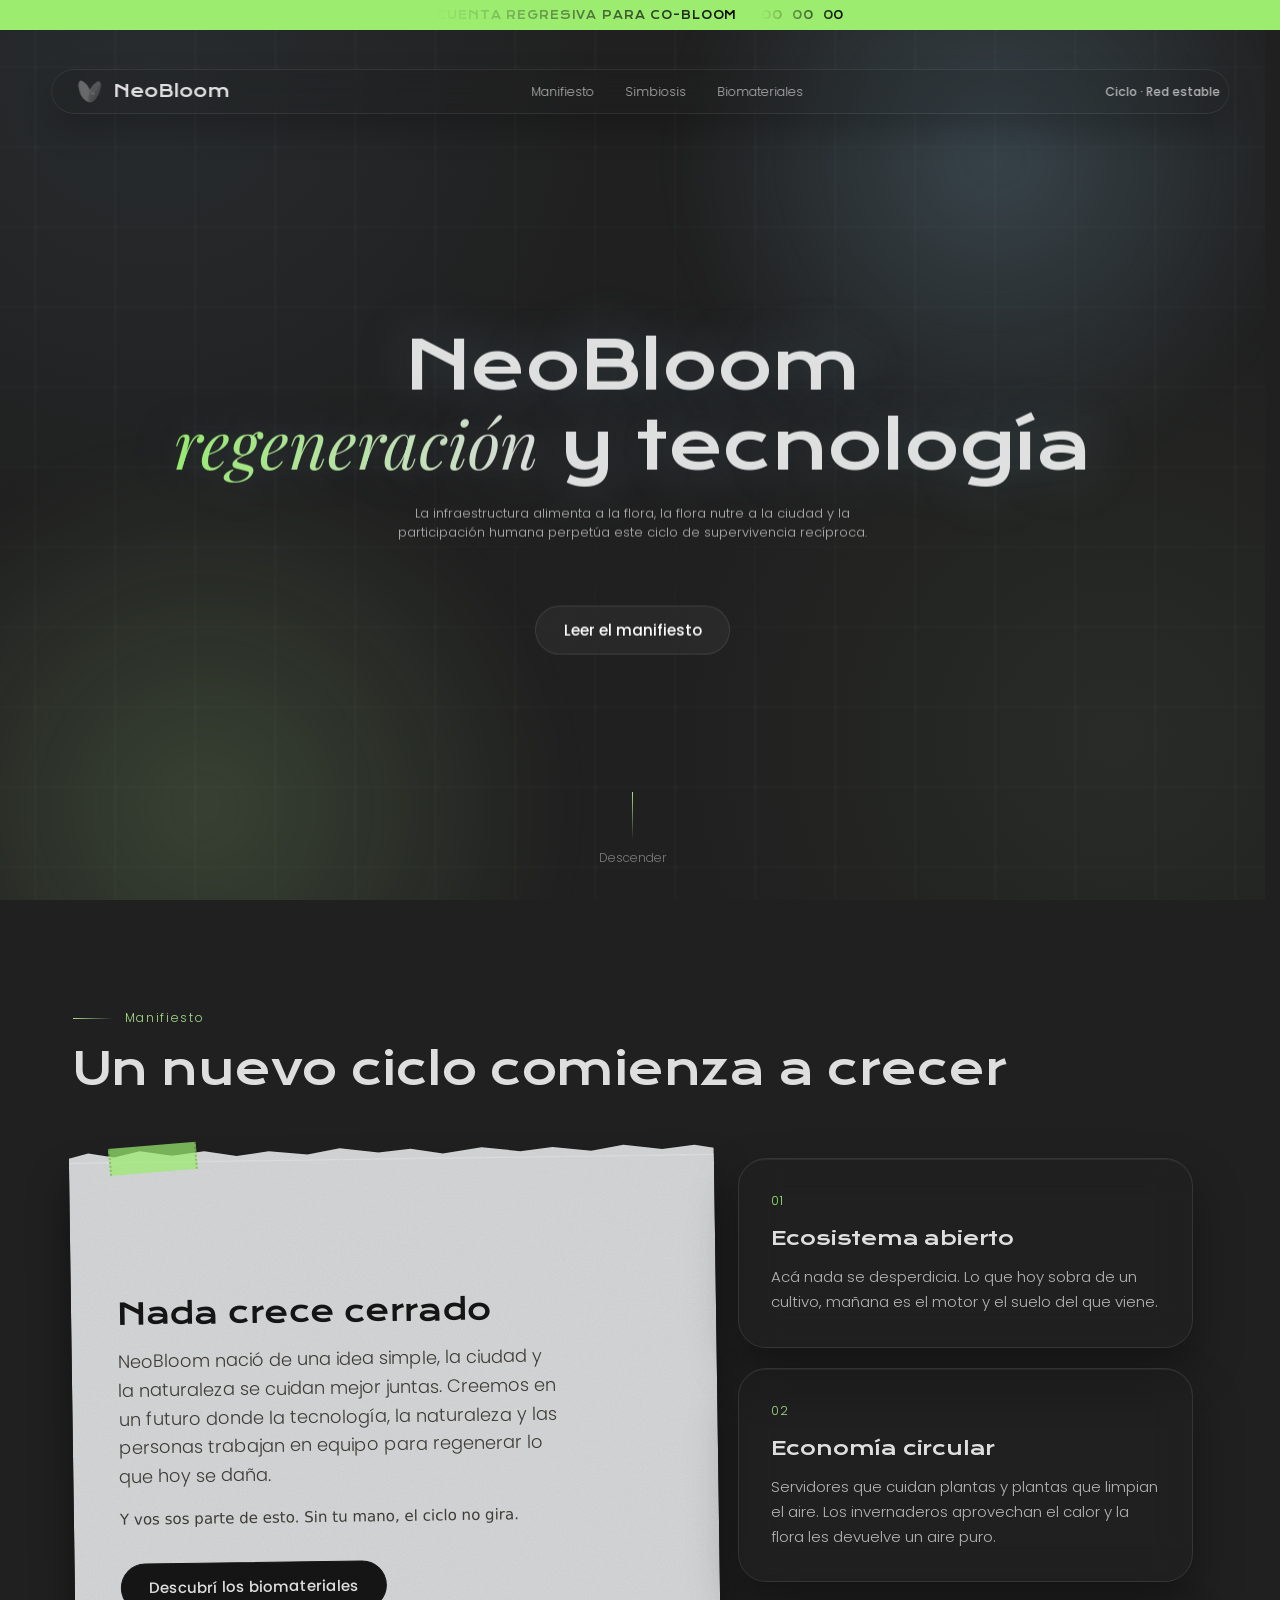
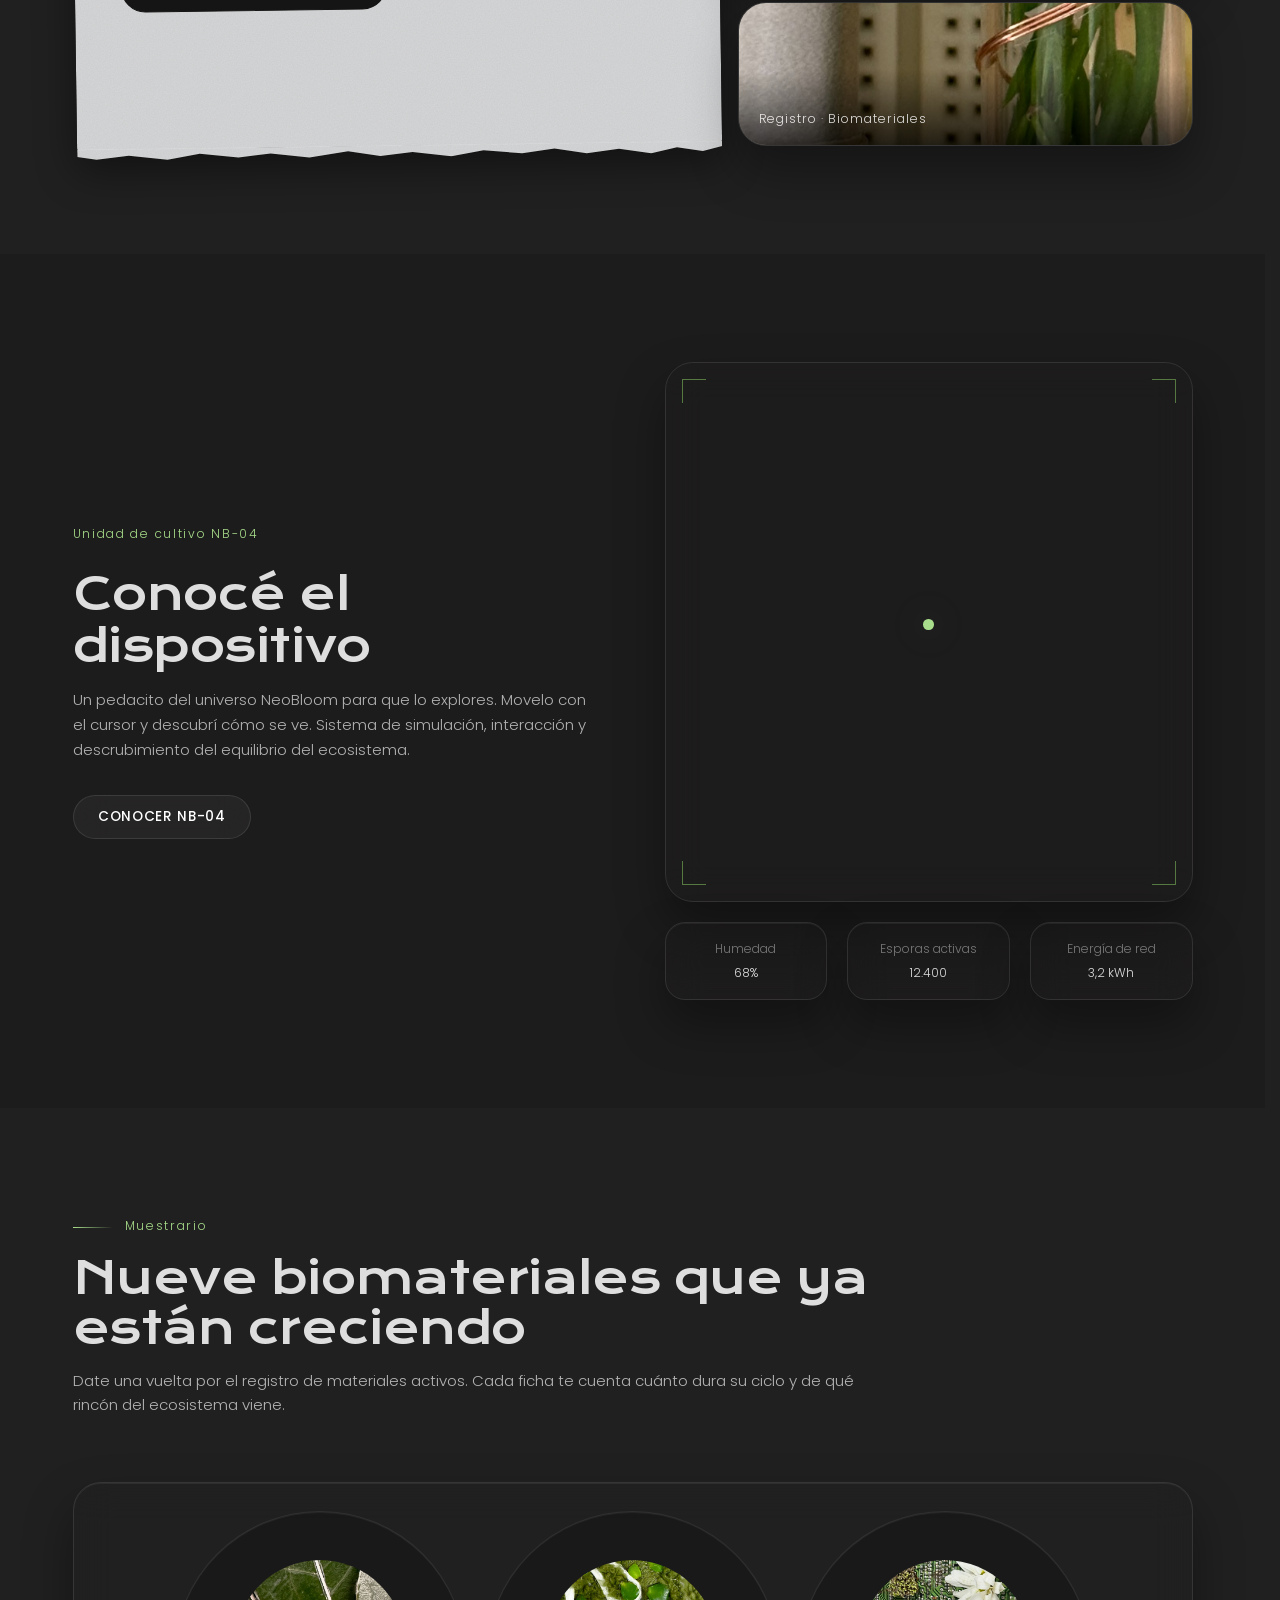
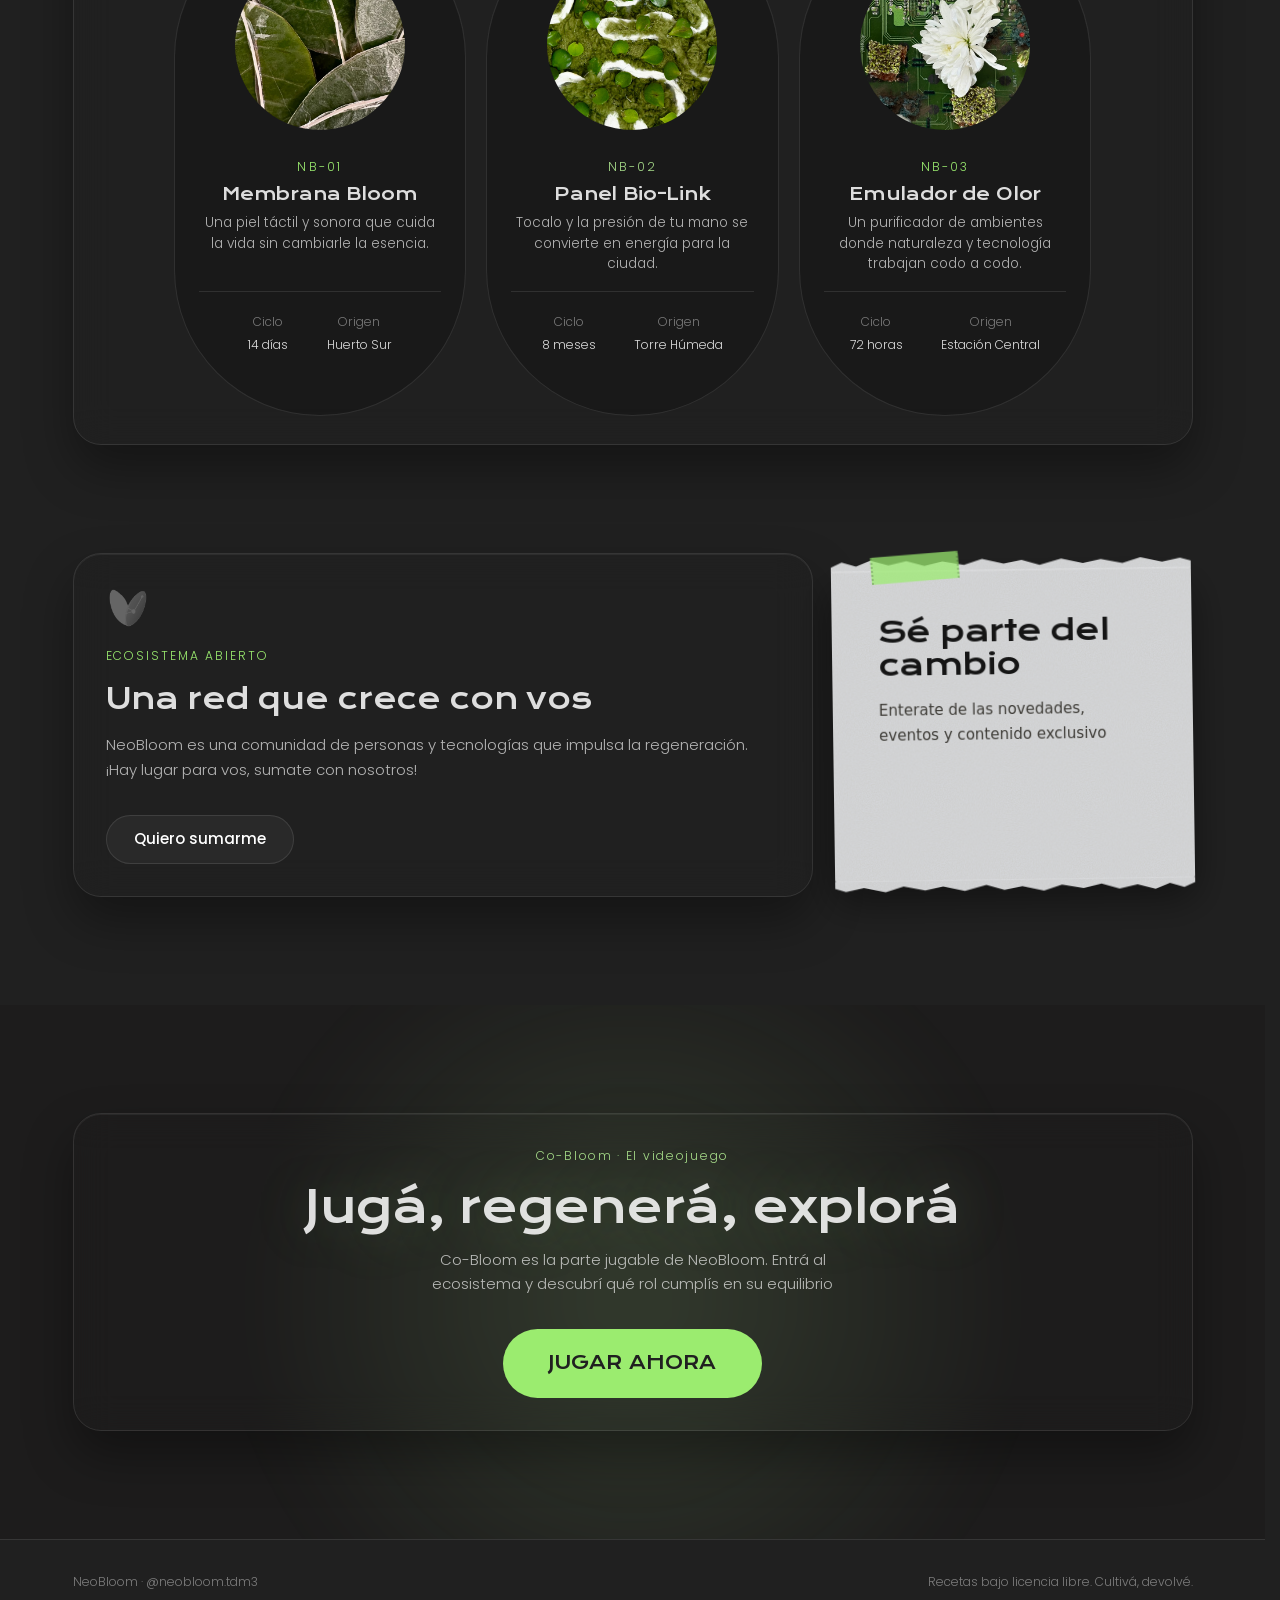
==== commit 4a8851b6: "feat: Neobloom 2 redesign - bento grid, top countdown, spore trail, improved launch section" ====
--- a/index.html
+++ b/index.html
@@ -1,15 +1,20 @@
 <!DOCTYPE html>
 <!--
   ============================================================================
-  NEOBLOOM · Repositorio interactivo / Archivo biotecnológico
+  NEOBLOOM · Repositorio interactivo / Archivo biotecnológico  ·  REDISEÑO
   ----------------------------------------------------------------------------
   ESTRUCTURA DEL PROYECTO (los tres archivos deben estar en la MISMA carpeta):
     /index.html   ← este archivo (contenido y estructura)
     /style.css    ← todo el diseño (colores y tipos en :root)
-    /script.js    ← parallax, fade-in y micro-interacciones (Vanilla JS)
-
-  CÓMO NAVEGAR ESTE ARCHIVO: cada sección empieza con un bloque de comentario
-  ============. Busca "INSERTAR" para encontrar los huecos que tenés que rellenar.
+    /script.js    ← parallax, fade-in, carrusel, modal y cuenta regresiva
+
+  QUÉ CAMBIÓ:
+    · Nav + Hero (secciones 1 y 2)  → SIN CAMBIOS (salvo el href de "Ciclo · Red estable")
+    · Secciones 3 a 7               → rediseño bento + papel rasgado + textos nuevos
+    · Sección 6 (#co-bloom)         → reemplaza a la vieja "Terminal": cuenta regresiva
+                                      y botón "JUGAR AHORA" (ver script.js, sección 7)
+
+  Busca "INSERTAR" o "CAMBIAR" para encontrar los puntos que podés editar.
   ============================================================================
 -->
 <html lang="es">
@@ -22,9 +27,7 @@
   <meta name="description" content="NeoBloom es un ecosistema abierto donde la infraestructura tecnológica alimenta a la flora y la flora nutre a las personas.">
   <meta name="theme-color" content="#272525">
 
-  <!-- ===== TIPOGRAFÍAS (Google Fonts) =====
-       Krona One → títulos. Poppins → cuerpo de texto.
-       Si querés sumar pesos de Poppins, editá la lista wght@300;400;500;600 -->
+  <!-- ===== TIPOGRAFÍAS (Google Fonts) ===== -->
   <link rel="preconnect" href="https://fonts.googleapis.com">
   <link rel="preconnect" href="https://fonts.gstatic.com" crossorigin>
   <link href="https://fonts.googleapis.com/css2?family=Krona+One&family=Poppins:wght@300;400;500;600&display=swap" rel="stylesheet">
@@ -32,6 +35,14 @@
 
   <!-- ===== HOJA DE ESTILOS ===== -->
   <link rel="stylesheet" href="style.css">
+
+  <!-- Si el navegador no ejecuta JS, mostramos directamente el botón de juego -->
+  <noscript>
+    <style>
+      #launch-countdown { display: none !important; }
+      #play-btn { display: inline-block !important; }
+    </style>
+  </noscript>
 </head>
 
 <body>
@@ -40,19 +51,25 @@
 <!-- Enlace de accesibilidad: solo visible al navegar con teclado (tecla Tab) -->
 <a class="skip-link" href="#inicio">Saltar al contenido</a>
 
+<!-- Top countdown bar -->
+<div class="top-countdown" id="top-countdown" aria-live="polite" aria-label="Cuenta regresiva para Co-Bloom">
+  <div class="top-countdown__inner">
+    <span class="top-countdown__label">cuenta regresiva para co-bloom</span>
+    <div class="top-countdown__timer">
+      <span class="top-countdown__unit"><span id="top-cd-hours">00</span><span class="top-countdown__sep">:</span></span>
+      <span class="top-countdown__unit"><span id="top-cd-minutes">00</span><span class="top-countdown__sep">:</span></span>
+      <span class="top-countdown__unit"><span id="top-cd-seconds">00</span></span>
+    </div>
+  </div>
+</div>
+
 <!--
   ============================================================================
-  1 · BARRA DE NAVEGACIÓN (fija, vidrio esmerilado)
-  Se le añade la clase .is-scrolled desde script.js cuando bajás unos píxeles.
-  ============================================================================
--->
-<!--
-  ============================================================================
-  1 · BARRA DE NAVEGACIÓN (Isla flotante)
+  1 · BARRA DE NAVEGACIÓN (Isla flotante)   ← SIN CAMBIOS
   ============================================================================
 -->
 <header class="nav" id="nav">
-  
+
 <a class="nav__brand" href="#inicio">
   <img src="recursos/logoneobloom.png" alt="NeoBloom" class="nav__logo">
   <span>NeoBloom</span>
@@ -68,12 +85,13 @@
     <a href="#manifiesto">Manifiesto</a>
     <a href="#simbiosis">Simbiosis</a>
     <a href="#catalogo">Biomateriales</a>
-    <a href="#login" class="nav__login">Ciclo · Red estable</a>
+    <!-- El destino antiguo (#login) no existía; ahora lleva al lanzamiento de Co-Bloom -->
+    <a href="#co-bloom" class="nav__login">Ciclo · Red estable</a>
   </nav>
 
   <!-- Derecha: Acciones (Desktop) -->
   <div class="nav__actions">
-    <a href="#login" class="nav__login">Ciclo · Red estableㅤㅤ</a>
+    <a href="#co-bloom" class="nav__login">Ciclo · Red estableㅤㅤ</a>
   </div>
 
 </header>
@@ -82,11 +100,7 @@
 
   <!--
     ==========================================================================
-    2 · HERO (100vh) · el usuario entra al archivo
-    Las capas se mueven a distintas velocidades con data-parallax.
-      · data-parallax="0.25"  → se mueve MENOS que el scroll (queda atrás)
-      · data-parallax="-0.15" → se mueve en sentido contrario (queda adelante)
-    Probá cambiando esos números: 0 = fijo al documento, 1 = fondo casi estático.
+    2 · HERO (100vh)   ← SIN CAMBIOS (video, parallax, grilla interactiva)
     ==========================================================================
   -->
   <section class="hero" id="inicio" style="position: relative; overflow: hidden;">
@@ -94,42 +108,34 @@
     <!-- Capa A: retícula técnica de fondo (patrón puro CSS, sin imágenes) -->
     <div class="hero__grid" data-parallax="0.15" aria-hidden="true"></div>
 
-    <!-- NUEVA CAPA: VIDEO DE PORTADA
-         Mantiene el loop y se le asignó el data-parallax para que se mueva en 3D -->
+    <!-- VIDEO DE PORTADA -->
     <video class="video-portada" autoplay loop muted playsinline data-parallax="0.4">
-      <!-- REEMPLAZÁ "tu-video.mp4" POR LA RUTA REAL DE TU VIDEO -->
       <source src="recursos/videoportada.mp4" type="video/mp4">
       Tu navegador no soporta videos.
     </video>
 
-    <!-- Capa B: halo de bioluminiscencia. 
-         (Lo mantuve por encima del video para que le dé ese tono celeste/verde integrado) -->
+    <!-- Capa B: halo de bioluminiscencia -->
     <div class="hero__glow" data-parallax="0.15" aria-hidden="true"></div>
 
     <!-- Capa C: contenido -->
-<!-- Capa C: contenido -->
     <div class="hero__content" data-parallax="-0.12">
-      
-      <!-- NUEVO: Detalle superior (Badge) -->
-      <a href="#catalogo" class="hero__badge">
+
+      <!-- <a href="#catalogo" class="hero__badge">
         <span class="hero__badge-tag">Nuevo</span>
         Co-Bloom ya está disponible
-        <span class="hero__badge-arrow">→</span>
-      </a>
+        <span class="hero__badge-arrow">→</span> < ACTIVAR CO BLOOM
+      </a>-->
 
       <h1 class="hero__title">
         NeoBloom<br>
-        <!-- NUEVO: Palabra envuelta en un span para cambiarle la fuente y color -->
         <span class="text-accent">regeneración</span> y tecnología
       </h1>
 
-      <!-- Subtítulo modificado -->
       <p class="hero__text hero__text--small">
         La infraestructura alimenta a la flora, la flora nutre a la ciudad y la participación humana perpetúa este ciclo de supervivencia recíproca.
       </p>
 
       <div class="hero__actions">
-        <a class="btn btn--ghost" href="#catalogo">Ver biomateriales</a>
         <a class="btn btn--ghost" href="#manifiesto">Leer el manifiesto</a>
       </div>
     </div>
@@ -142,58 +148,66 @@
   </section>
 
 
-<!--
-    ==========================================================================
-    3 · MANIFIESTO Y FILOSOFÍA
-    Cada elemento con data-reveal aparece con fade-in al entrar en pantalla
-    (lo maneja el IntersectionObserver de script.js).
-    data-reveal-delay="1|2|3" escalona la aparición.
-    ==========================================================================
-  -->
-
-
+  <!--
+    ==========================================================================
+    3 · MANIFIESTO  (bento: papel rasgado + 3 principios + foto)
+    Cada elemento con data-reveal aparece con fade-in al entrar en pantalla.
+    ==========================================================================
+  -->
   <section class="section manifesto" id="manifiesto">
     <div class="shell">
 
       <p class="section__tag" data-reveal>Manifiesto</p>
-
       <h2 class="section__title" data-reveal data-reveal-delay="1">
-        Nada crece cerrado
+        Un nuevo ciclo comienza a crecer
       </h2>
 
-      <p class="manifesto__lead" data-reveal data-reveal-delay="2">
-        NeoBloom es el resultado de un pacto vital entre la ciudad y la naturaleza. Entendimos que para garantizar nuestro sustento, la interacción debe ser precisa, consciente y protegida. Dejamos de ser simples observadores para convertirnos en el motor que mantiene vivo el ciclo.
-      </p>
-
-      <!-- Tres principios. Duplicá un <article> para sumar uno más. -->
-      <div class="manifesto__grid">
-
-        <article class="principle" data-reveal>
+      <div class="bento bento--manifesto">
+
+        <!-- Papel rasgado grande: el mensaje principal -->
+        <article class="tile tile--paper manifesto__paper" data-reveal data-reveal-delay="1">
+          <span class="tape" aria-hidden="true"></span>
+          <h3 class="paper__title">Nada crece cerrado</h3>
+          <p class="paper__lead">
+            NeoBloom nació de una idea simple, la ciudad y la naturaleza se cuidan mejor juntas.
+            Creemos en un futuro donde la tecnología, la naturaleza y las personas trabajan en equipo
+            para regenerar lo que hoy se daña.
+          </p>
+          <p class="paper__text">
+            Y vos sos parte de esto. Sin tu mano, el ciclo no gira.
+          </p>
+          <a class="btn btn--paper" href="#catalogo">Descubrí los biomateriales</a>
+        </article>
+
+        <!-- Principios (duplicá un <article> para sumar otro) -->
+        <article class="tile tile--glass principle principle--a" data-reveal data-reveal-delay="2" data-accent="verde">
+          <p class="tile__eyebrow">01</p>
           <h3 class="principle__title">Ecosistema abierto</h3>
           <p>
-            Las recetas de los biomateriales son públicas y versionadas.
-            Cualquier huerto puede descargarlas, adaptarlas a su clima y
-            devolver la variante al archivo.
+Acá nada se desperdicia. Lo que hoy sobra de un cultivo, mañana es el motor y el suelo del que viene.
           </p>
         </article>
 
-        <article class="principle" data-reveal data-reveal-delay="1">
+        <article class="tile tile--glass principle principle--b" data-reveal data-reveal-delay="3" data-accent="celeste">
+          <p class="tile__eyebrow">02</p>
           <h3 class="principle__title">Economía circular</h3>
           <p>
-            Lo que sobra de un cultivo es el sustrato del siguiente. No hay
-            residuo. Hay material esperando su próximo ciclo dentro del mismo
-            sistema.
+Servidores que cuidan plantas y plantas que limpian el aire. Los invernaderos aprovechan el calor y la flora les devuelve un aire puro.
           </p>
         </article>
 
-        <article class="principle" data-reveal data-reveal-delay="2">
-          <h3 class="principle__title">Simbiosis técnica</h3>
-          <p>
-            Los servidores refrigeran invernaderos, los invernaderos filtran el
-            aire de los servidores. La red se mantiene viva porque la flora la
-            necesita tanto como ella a la flora.
-          </p>
-        </article>
+
+
+        <!-- Tile de foto (cambiá la imagen por la que prefieras) -->
+<!-- Tile de foto (Mini muestrario rotativo) -->
+        <figure class="tile tile--photo" data-reveal data-reveal-delay="1">
+          <img class="slide is-active" src="recursos/muestrario8.jpg" alt="Biomaterial" loading="lazy">
+          <img class="slide" src="recursos/muestrario2.jpg" alt="Biomaterial" loading="lazy">
+          <img class="slide" src="recursos/muestrario4.jpg" alt="Biomaterial" loading="lazy">
+          <img class="slide" src="recursos/muestrario5.jpg" alt="Biomaterial" loading="lazy">
+          
+          <figcaption>Registro · Biomateriales</figcaption>
+        </figure>
 
       </div>
     </div>
@@ -202,63 +216,71 @@
 
   <!--
     ==========================================================================
-    4 · CONTENEDOR INTERACTIVO 3D  ←←← ACÁ VA TU ESCENA DE SPLINE
+    4 · SIMBIOSIS · CONTENEDOR 3D (SPLINE)   ← el visor de Spline NO se tocó
+    ==========================================================================
+  -->
+<!--
+    ==========================================================================
+    4 · SIMBIOSIS · CONTENEDOR 3D (SPLINE)
     ==========================================================================
   -->
   <section class="section symbiosis" id="simbiosis">
     <div class="shell">
-
-      <header class="symbiosis__head" data-reveal>
-        <p class="section__tag">Unidad de cultivo</p>
-        <h2 class="section__title">Dispositivo NB-04 en observación</h2>
-        <p class="symbiosis__text">
-          Un fragmento extraído del universo NeoBloom. Movelo con el cursor 
-          para ver más sobre el.
-        </p>
-
-        <!-- Botón "?": abre el modal con la explicación del dispositivo -->
-        <button class="info-btn" type="button" aria-haspopup="dialog" aria-controls="info-modal">
-          <span aria-hidden="true">?</span>
-          <span class="sr-only">¿De qué se trata este dispositivo?</span>
-        </button>
-      </header>
-
-      <!-- Contenedor responsivo: 80vw × 60vh (editable en style.css, ver
-           --stage-w y --stage-h dentro de :root). -->
-      <div class="stage" data-reveal data-reveal-delay="1">
-
-
-<script type="module" src="https://cdn.spline.design/@splinetool/viewer@2.0.57/build/spline-viewer.js"></script>
-<spline-viewer url="https://prod.spline.design/P3klksN04WxGM6pD/scene.splinecode"></spline-viewer>
-
-          
-
-        <div class="stage__placeholder">
-          <span class="stage__dot" aria-hidden="true"></span>
-          <p>Espacio reservado para la escena 3D</p>
-          <p class="stage__hint"></p>
+      
+      <!-- NUEVO: Contenedor para dividir en 2 columnas -->
+      <div class="symbiosis__layout">
+
+        <!-- Columna Izquierda: Texto y botón -->
+        <header class="symbiosis__head" data-reveal>
+          <p class="section__tag">Unidad de cultivo NB-04</p>
+          <h2 class="section__title" style="margin-top: 0.5rem; line-height: 1.2;">Conocé el dispositivo</h2>
+          <p class="symbiosis__text">
+            Un pedacito del universo NeoBloom para que lo explores. Movelo con el cursor
+            y descubrí cómo se ve. Sistema de simulación, interacción y descrubimiento del equilibrio del ecosistema.
+          </p>
+
+    <!-- Botón Explorar que abre el modal -->
+          <button class="btn btn--ghost" type="button" aria-haspopup="dialog" aria-controls="info-modal" style="margin-top: 2rem; padding: 0.9em 1.8em; font-family: var(--font-body); font-weight: 500; font-size: 0.85rem; letter-spacing: 0.05em; display: inline-flex; align-items: center; gap: 0.8rem;">
+            CONOCER NB-04 
+          </button>
+        </header>
+
+        <!-- Columna Derecha: Visor 3D y Datos -->
+        <div class="symbiosis__visuals">
+          <div class="stage" data-reveal data-reveal-delay="1">
+            <script type="module" src="https://cdn.spline.design/@splinetool/viewer@2.0.57/build/spline-viewer.js"></script>
+            <spline-viewer url="https://prod.spline.design/P3klksN04WxGM6pD/scene.splinecode"></spline-viewer>
+
+            <div class="stage__placeholder">
+              <span class="stage__dot" aria-hidden="true"></span>
+              <p></p>
+            </div>
+
+            <span class="stage__corner stage__corner--tl" aria-hidden="true"></span>
+            <span class="stage__corner stage__corner--tr" aria-hidden="true"></span>
+            <span class="stage__corner stage__corner--bl" aria-hidden="true"></span>
+            <span class="stage__corner stage__corner--br" aria-hidden="true"></span>
+          </div>
+
+          <ul class="readout" data-reveal data-reveal-delay="2">
+            <li class="tile tile--glass"><span>Humedad</span> 68%</li>
+            <li class="tile tile--glass"><span>Esporas activas</span> 12.400</li>
+            <li class="tile tile--glass"><span>Energía de red</span> 3,2 kWh</li>
+          </ul>
         </div>
 
-        <!-- Esquinas de encuadre: detalle de "visor técnico" -->
-        <span class="stage__corner stage__corner--tl" aria-hidden="true"></span>
-        <span class="stage__corner stage__corner--tr" aria-hidden="true"></span>
-        <span class="stage__corner stage__corner--bl" aria-hidden="true"></span>
-        <span class="stage__corner stage__corner--br" aria-hidden="true"></span>
-      </div>
-
-      <!-- Lectura de sensores: puro texto, editá o borrá -->
-      <ul class="readout" data-reveal data-reveal-delay="2">
-        <li><span>Humedad</span> 68%</li>
-        <li><span>Esporas activas</span> 12.400</li>
-        <li><span>Energía devuelta a la red</span> 3,2 kWh</li>
-      </ul>
+      </div> <!-- /symbiosis__layout -->
+
     </div>
   </section>
 
 
-<!--
-    ==========================================================================
-    5 · CATÁLOGO BIOTECNOLÓGICO (Con carrusel de 3 en 3)
+
+  <!--
+    ==========================================================================
+    5 · CATÁLOGO DE BIOMATERIALES (carrusel de 3 en 3; en móvil, de 1 en 1)
+    IMPORTANTE: script.js espera 9 tarjetas .card dentro de 3 .carousel-page.
+    Si sumás o quitás tarjetas, ajustá también "allCards.length !== 9" en script.js.
     ==========================================================================
   -->
   <section class="section catalog" id="catalogo">
@@ -267,50 +289,43 @@
       <header class="catalog__head">
         <p class="section__tag" data-reveal>Muestrario</p>
         <h2 class="section__title" data-reveal data-reveal-delay="1">
-          Cuatro materiales en circulación
+          Nueve biomateriales que ya están creciendo
         </h2>
         <p class="catalog__text" data-reveal data-reveal-delay="2">
-          Explora el registro oficial de biomateriales activos. Cada ficha técnica detalla su ciclo de regeneración y el nodo 
-          botánico de origen. Los datos estructurales están disponibles para su integración en la red.
+          Date una vuelta por el registro de materiales activos. Cada ficha te cuenta cuánto
+          dura su ciclo y de qué rincón del ecosistema viene.
         </p>
       </header>
 
-      <!-- Contenedor general del carrusel con las flechas a los lados -->
-      <div class="catalog-container" data-reveal data-reveal-delay="3">
-        
-        <!-- Botón Anterior -->
+      <div class="catalog-container tile tile--glass" data-reveal data-reveal-delay="3">
+
         <button class="carousel-btn carousel-btn--prev" aria-label="Anterior">←</button>
 
-        <!-- Grilla con las páginas del carrusel -->
         <div class="catalog__grid">
-          
-          <!-- Página 1: NB-01, NB-02, NB-03 -->
+
+          <!-- Página 1 -->
           <div class="carousel-page is-active">
 
-<article class="card" data-accent="verde">
-  
-  <!-- ESPACIO PARA LA IMAGEN -->
-  <div class="card__image-box">
-    <img src="recursos/muestrario2.jpg" alt="Biomaterial">
-  </div>
-
-  <p class="card__code">NB-01</p>
-  <h3 class="card__title">Membrana Bloom</h3>
-  <p class="card__text">Interfaz táctil-acústica. Donde lo artificial protege y potencia la vida sin alterar su esencia.</p>
-  
-  <dl class="card__meta">
-    <div><dt>Ciclo</dt><dd>14 días</dd></div>
-    <div><dt>Origen</dt><dd>Huerto Sur</dd></div>
-  </dl>
-</article>
+            <article class="card" data-accent="verde">
+              <div class="card__image-box">
+                <img src="recursos/muestrario2.jpg" alt="Membrana Bloom">
+              </div>
+              <p class="card__code">NB-01</p>
+              <h3 class="card__title">Membrana Bloom</h3>
+              <p class="card__text">Una piel táctil y sonora que cuida la vida sin cambiarle la esencia.</p>
+              <dl class="card__meta">
+                <div><dt>Ciclo</dt><dd>14 días</dd></div>
+                <div><dt>Origen</dt><dd>Huerto Sur</dd></div>
+              </dl>
+            </article>
 
             <article class="card" data-accent="celeste">
               <div class="card__image-box">
-                <img src="recursos/muestrario3.jpg" alt="Biomaterial">
+                <img src="recursos/muestrario3.jpg" alt="Panel Bio-Link">
               </div>
               <p class="card__code">NB-02</p>
               <h3 class="card__title">Panel Bio-Link</h3>
-              <p class="card__text">Superficie táctil que transforma la presión de las personas en energía para la ciudad.</p>
+              <p class="card__text">Tocalo y la presión de tu mano se convierte en energía para la ciudad.</p>
               <dl class="card__meta">
                 <div><dt>Ciclo</dt><dd>8 meses</dd></div>
                 <div><dt>Origen</dt><dd>Torre Húmeda</dd></div>
@@ -319,11 +334,11 @@
 
             <article class="card" data-accent="verde">
               <div class="card__image-box">
-                <img src="recursos/muestrario5.jpg" alt="Biomaterial">
+                <img src="recursos/muestrario5.jpg" alt="Emulador de Olor">
               </div>
               <p class="card__code">NB-03</p>
               <h3 class="card__title">Emulador de Olor</h3>
-              <p class="card__text">módulo de purificación ambiental donde naturaleza y tecnología trabajan en conjunto.</p>
+              <p class="card__text">Un purificador de ambientes donde naturaleza y tecnología trabajan codo a codo.</p>
               <dl class="card__meta">
                 <div><dt>Ciclo</dt><dd>72 horas</dd></div>
                 <div><dt>Origen</dt><dd>Estación Central</dd></div>
@@ -332,16 +347,16 @@
 
           </div>
 
-          <!-- Página 2: NB-04, NB-05, NB-06 -->
+          <!-- Página 2 -->
           <div class="carousel-page">
 
             <article class="card" data-accent="celeste">
               <div class="card__image-box">
-                <img src="recursos/muestrario4.jpg" alt="Biomaterial">
+                <img src="recursos/muestrario4.jpg" alt="Esferas Moleculares">
               </div>
               <p class="card__code">NB-04</p>
               <h3 class="card__title">Esferas Moleculares</h3>
-              <p class="card__text">Pieza de diseño molecular creada para estimular la concentración y renovar la energía mental.</p>
+              <p class="card__text">Pequeñas piezas de diseño molecular para concentrarte y recargar la cabeza.</p>
               <dl class="card__meta">
                 <div><dt>Ciclo</dt><dd>21 días</dd></div>
                 <div><dt>Origen</dt><dd>Laboratorio Bio</dd></div>
@@ -350,11 +365,11 @@
 
             <article class="card" data-accent="verde">
               <div class="card__image-box">
-                <img src="recursos/muestrario6.jpg" alt="Biomaterial">
+                <img src="recursos/muestrario6.jpg" alt="Lemon Stream">
               </div>
               <p class="card__code">NB-05</p>
               <h3 class="card__title">Lemon Stream</h3>
-              <p class="card__text">Bebida creada para estimular el paladar con perfiles botánicos y cítricos.</p>
+              <p class="card__text">Una bebida fresca y cítrica, con perfiles botánicos para sorprender al paladar.</p>
               <dl class="card__meta">
                 <div><dt>Ciclo</dt><dd>5 días</dd></div>
                 <div><dt>Origen</dt><dd>Laboratorio Bio</dd></div>
@@ -363,11 +378,11 @@
 
             <article class="card" data-accent="celeste">
               <div class="card__image-box">
-                <img src="recursos/muestrario9.jpg" alt="Biomaterial">
+                <img src="recursos/muestrario9.jpg" alt="Esferas Cognitivas">
               </div>
               <p class="card__code">NB-06</p>
               <h3 class="card__title">Esferas Cognitivas</h3>
-              <p class="card__text">Sabores que actúan como un impulso sensorial que despeja la mente y reduce la fatiga.</p>
+              <p class="card__text">Sabores que despejan la mente y le dan un respiro a la fatiga.</p>
               <dl class="card__meta">
                 <div><dt>Ciclo</dt><dd>30 días</dd></div>
                 <div><dt>Origen</dt><dd>Laboratorio Bio</dd></div>
@@ -376,16 +391,16 @@
 
           </div>
 
-          <!-- Página 3: NB-07, NB-08, NB-09 -->
+          <!-- Página 3 -->
           <div class="carousel-page">
 
             <article class="card" data-accent="verde">
               <div class="card__image-box">
-                <img src="recursos/muestrario8.jpg" alt="Biomaterial">
+                <img src="recursos/muestrario8.jpg" alt="Neuroflora">
               </div>
               <p class="card__code">NB-07</p>
               <h3 class="card__title">Neuroflora</h3>
-              <p class="card__text">Módulo de observación simbiótica donde naturaleza y tecnología conviven en equilibrio.</p>
+              <p class="card__text">Un rincón para mirar de cerca cómo naturaleza y tecnología conviven en equilibrio.</p>
               <dl class="card__meta">
                 <div><dt>Ciclo</dt><dd>10 días</dd></div>
                 <div><dt>Origen</dt><dd>Invernadero</dd></div>
@@ -394,11 +409,11 @@
 
             <article class="card" data-accent="celeste">
               <div class="card__image-box">
-                <img src="recursos/muestrario7.jpg" alt="Biomaterial">
+                <img src="recursos/muestrario7.jpg" alt="Aroma Menta">
               </div>
               <p class="card__code">NB-08</p>
               <h3 class="card__title">Aroma Menta</h3>
-              <p class="card__text">Sensación de frescura y aire limpio a través de tecnología bio-conductiva mediante organismos vegetales híbridos.</p>
+              <p class="card__text">Frescura y aire limpio gracias a plantas híbridas que conducen el aroma.</p>
               <dl class="card__meta">
                 <div><dt>Ciclo</dt><dd>12 días</dd></div>
                 <div><dt>Origen</dt><dd>Olfativo</dd></div>
@@ -407,13 +422,13 @@
 
             <article class="card" data-accent="verde">
               <div class="card__image-box">
-                <img src="recursos/muestrario1.jpg" alt="Biomaterial">
+                <img src="recursos/muestrario1.jpg" alt="Sistema de Audio Orgánico">
               </div>
               <p class="card__code">NB-09</p>
               <h3 class="card__title">Sistema de Audio Orgánico</h3>
-              <p class="card__text">Reinterpreta la música digital mediante hongos bio-modificados que transforman sonidos en tiempo real.</p>
-              <dl class="card__meta">
-                <div><dt>Ciclo</dt><dd>2 Horas</dd></div>
+              <p class="card__text">Hongos bio-modificados que reinterpretan tu música en tiempo real.</p>
+              <dl class="card__meta">
+                <div><dt>Ciclo</dt><dd>2 horas</dd></div>
                 <div><dt>Origen</dt><dd>Sector Auditivo</dd></div>
               </dl>
             </article>
@@ -422,7 +437,6 @@
 
         </div>
 
-        <!-- Botón Siguiente -->
         <button class="carousel-btn carousel-btn--next" aria-label="Siguiente">→</button>
 
       </div>
@@ -433,28 +447,100 @@
 
   <!--
     ==========================================================================
-    6 · TERMINAL DE ACCESO · puente hacia el videojuego
-    ==========================================================================
-  -->
-  <section class="section terminal" id="co-bloom">
-    <!-- Halo de fondo con parallax suave -->
-    <div class="terminal__halo" data-parallax="0.2" aria-hidden="true"></div>
-
-    <div class="shell terminal__inner">
-      <p class="section__tag" data-reveal>Terminal de acceso</p>
-
-      <h2 class="terminal__title" data-reveal data-reveal-delay="1">
-        El archivo se lee. El ecosistema se cultiva.
-      </h2>
-
-      <p class="terminal__text" data-reveal data-reveal-delay="2">
-        Co-Bloom es la parte jugable de NeoBloom. Ingresá al sistema de simulación, interactuá y descubrí tu rol dentro del equilibrio del ecosistema.
-      </p>
-
-      <!-- CAMBIÁ el href por la URL real del videojuego cuando la tengas -->
-      <a class="btn btn--neon" href="https://gutzzina.github.io/NeoBloomJuego/" data-reveal data-reveal-delay="3">
-        Explorar Videojuego
-      </a>
+    6 · COMUNIDAD  (bento: "Ecosistema abierto" + newsletter en papel rasgado)
+    ==========================================================================
+  -->
+  <section class="section community" id="comunidad">
+    <div class="shell">
+
+      <div class="bento bento--community">
+
+        <article class="tile tile--glass community__join" data-reveal data-accent="verde">
+          <img class="community__logo" src="recursos/logoneobloom.png" alt="" aria-hidden="true">
+          <p class="tile__eyebrow">Ecosistema abierto</p>
+          <h2 class="tile__title">Una red que crece con vos</h2>
+          <p>
+            NeoBloom es una comunidad de personas y tecnologías que impulsa la regeneración.
+            ¡Hay lugar para vos, sumate con nosotros!
+          </p>
+          <a class="btn btn--ghost" href="https://www.instagram.com/comunidad_cobloom/" target="_blank" rel="noopener noreferrer">Quiero sumarme</a>
+        </article>
+
+        <!-- Papel rasgado con formulario de suscripción -->
+        <article class="tile tile--paper community__news" id="newsletter" data-reveal data-reveal-delay="1">
+          <span class="tape" aria-hidden="true"></span>
+          <h2 class="paper__title">Sé parte del cambio</h2>
+          <p class="paper__text">Enterate de las novedades, eventos y contenido exclusivo</p>
+
+          <!--
+            CAMBIAR: el formulario todavía no está conectado a ningún servicio.
+            Cuando tengas uno (Mailchimp, Formspree, etc.) pegá su URL en la
+            constante NEWSLETTER_ENDPOINT de script.js (bloque "7b · NEWSLETTER").
+            Mientras esté vacía, el formulario avisa que las suscripciones abren pronto.
+          -->
+        </article>
+
+      </div>
+    </div>
+  </section>
+
+
+  <!--
+    ==========================================================================
+    7 · LANZAMIENTO DE CO-BLOOM  (reemplaza a la vieja "Terminal")
+    Dos estados que maneja script.js (sección 7):
+      Estado 1 → #launch-countdown visible (cuenta regresiva)
+      Estado 2 → #launch-countdown con display:none y #play-btn visible
+    La fecha objetivo se cambia en script.js → LAUNCH_CONFIG.targetDate
+    ==========================================================================
+  -->
+  <section class="section launch" id="co-bloom">
+    <div class="launch__halo" data-parallax="0.2" aria-hidden="true"></div>
+
+    <div class="shell">
+      <div class="bento bento--launch">
+
+        <article class="tile tile--glass launch__main" data-reveal data-accent="verde">
+          <p class="section__tag">Co-Bloom · El videojuego</p>
+
+          <h2 class="launch__title">Jugá, regenerá, explorá</h2>
+
+          <p class="launch__text">
+            Co-Bloom es la parte jugable de NeoBloom. Entrá al ecosistema y descubrí qué rol cumplís en su equilibrio
+          </p>
+
+          <!-- ===== ESTADO 1 · CUENTA REGRESIVA ===== -->
+          <div class="countdown-wrap" id="launch-countdown">
+            <p class="countdown__label" id="countdown-label">Falta poco para abrir la puerta</p>
+            <div class="countdown" role="timer" aria-labelledby="countdown-label">
+              <div class="countdown__unit">
+                <span class="countdown__num" id="cd-hours">24</span>
+                <span class="countdown__name">Horas</span>
+              </div>
+              <span class="countdown__sep" aria-hidden="true">:</span>
+              <div class="countdown__unit">
+                <span class="countdown__num" id="cd-minutes">00</span>
+                <span class="countdown__name">Minutos</span>
+              </div>
+              <span class="countdown__sep" aria-hidden="true">:</span>
+              <div class="countdown__unit">
+                <span class="countdown__num" id="cd-seconds">00</span>
+                <span class="countdown__name">Segundos</span>
+              </div>
+            </div>
+          </div>
+
+          <!-- ===== ESTADO 2 · BOTÓN DE JUEGO (oculto hasta que el reloj llegue a 0) ===== -->
+          <a class="btn btn--neon launch__play is-hidden" id="play-btn"
+             href="https://gutzzina.github.io/NeoBloomJuego/" target="_blank" rel="noopener noreferrer">
+            JUGAR AHORA
+          </a>
+
+          <!-- Aviso para lectores de pantalla cuando se abre el juego -->
+          <p class="sr-only" id="launch-status" aria-live="polite"></p>
+        </article>
+
+      </div>
     </div>
   </section>
 
@@ -462,7 +548,7 @@
 
 <!--
   ============================================================================
-  7 · PIE
+  FOOTER
   ============================================================================
 -->
 <footer class="footer">
@@ -478,7 +564,6 @@
 <div class="modal" id="info-modal" role="dialog" aria-modal="true"
      aria-labelledby="info-modal-title" aria-hidden="true" inert>
 
-  <!-- Fondo oscurecido: al tocarlo se cierra -->
   <div class="modal__backdrop" data-modal-close></div>
 
   <div class="modal__panel">
@@ -491,15 +576,15 @@
     </h2>
 
     <p class="modal__text">
-      Este módulo es un motor vital para nuestra economía circular. Transforma la
-      materia en energía limpia mediante una retroalimentación constante con su
-      infraestructura. En este ciclo cerrado no hay desperdicio, cada residuo es
-      reasimilado por la red para convertirse en nutrientes o recursos esenciales
-      para la ciudad.
+      Este módulo es el corazón de nuestra economía circular. Convierte la materia en energía
+      limpia y conversa todo el tiempo con la red que lo rodea. Acá nada se desperdicia, cada
+      residuo vuelve al sistema como nutriente o como recurso para la ciudad.
     </p>
   </div>
 </div>
 
+<canvas id="spore-canvas" aria-hidden="true"></canvas>
+
 <!-- ===== JAVASCRIPT (al final del body para que el DOM ya exista) ===== -->
 <script src="script.js"></script>
 
--- a/style.css
+++ b/style.css
@@ -1,19 +1,21 @@
 /* ==========================================================================
-   NEOBLOOM · style.css
+   NEOBLOOM · style.css  ·  REDISEÑO BENTO
    --------------------------------------------------------------------------
    ÍNDICE
      00 · Variables globales (:root)  ← EMPEZÁ A EDITAR ACÁ
      01 · Reset y base
      02 · Utilidades (shell, botones, títulos, reveal)
-     03 · Navegación
-     04 · Hero
-     05 · Manifiesto
-     06 · Simbiosis / contenedor 3D
-     07 · Catálogo
-     08 · Terminal (CTA)
-     09 · Pie
-     10 · Responsive
-     11 · Accesibilidad (movimiento reducido, foco)
+     03 · Navegación                  (sin cambios)
+     04 · Hero                        (sin cambios)
+     05 · Sistema BENTO               (NUEVO: grilla, tiles de vidrio, papel rasgado)
+     06 · Manifiesto
+     07 · Simbiosis / contenedor 3D
+     08 · Catálogo (carrusel)
+     09 · Comunidad / newsletter
+     10 · Lanzamiento Co-Bloom + cuenta regresiva
+     11 · Pie
+     12 · Responsive
+     13 · Accesibilidad, loader y modal
    ========================================================================== */
 
 /* ==========================================================================
@@ -24,22 +26,26 @@
   --color-bg:        #202020;   /* fondo principal (nocturno) */
   --color-bg-deep:   #1d1c1c;   /* fondo más profundo, para secciones hundidas */
   --color-bloom:     #9bec6f;   /* verde orgánico */
-  --color-bio:       #A8DE8B;   /* celeste bioluminiscente */
-  --color-text:      #ffffffda;   /* texto principal */
-
-  /* Texto secundario: blanco con opacidad, se adapta a cualquier fondo */
+  --color-bio:       #A8DE8B;   /* verde claro / acento */
+  --color-text:      #ffffffda; /* texto principal */
+
   --color-text-soft: rgba(255, 255, 255, 0.66);
   --color-text-dim:  rgba(255, 255, 255, 0.42);
 
-  /* --- Glassmorphism ---
-     Subí --glass-bg para paneles más opacos; subí --glass-blur para más niebla. */
+  /* --- Papel rasgado (collage brutalista) --- */
+  --paper:      #e0e2e6f1;   /* color del papel */
+  --paper-ink:  #151515;   /* tinta sobre el papel */
+  --paper-ink-soft: #3d3b36;
+  /* Textura de papel: ruido fractal en SVG (sin imágenes externas) */
+  --paper-tex: url("data:image/svg+xml;utf8,<svg xmlns='http://www.w3.org/2000/svg' width='220' height='220'><filter id='n'><feTurbulence type='fractalNoise' baseFrequency='.75' numOctaves='3' stitchTiles='stitch'/><feColorMatrix values='0 0 0 0 .35  0 0 0 0 .3  0 0 0 0 .18  0 0 0 .16 0'/></filter><rect width='100%' height='100%' filter='url(%23n)'/></svg>");
+
+  /* --- Glassmorphism --- */
   --glass-bg:        rgba(255, 255, 255, 0.045);
   --glass-bg-strong: rgba(255, 255, 255, 0.075);
   --glass-border:    rgba(255, 255, 255, 0.10);
   --glass-blur:      18px;
 
-  /* --- Bioluminiscencia (neón sutil) ---
-     Se usan en box-shadow y text-shadow. Bajá las opacidades si te satura. */
+  /* --- Bioluminiscencia (neón sutil) --- */
   --glow-bloom:      0 0 var(--glow-size) rgba(168, 222, 139, 0.28);
   --glow-bio:        0 0 var(--glow-size) rgba(141, 199, 228, 0.30);
   --glow-size:       2.5rem;
@@ -48,8 +54,7 @@
   --font-title: 'Krona One', 'Arial Black', sans-serif;
   --font-body:  'Poppins', system-ui, sans-serif;
 
-  /* --- Escala tipográfica fluida (clamp = mínimo, ideal, máximo) ---
-     Nunca hay tamaños fijos: todo se adapta al ancho de pantalla. */
+  /* --- Escala tipográfica fluida --- */
   --fs-hero:  clamp(2rem,   5.2vw, 4.6rem);
   --fs-h2:    clamp(1.6rem, 3.4vw, 2.9rem);
   --fs-h3:    clamp(1.05rem, 1.5vw, 1.3rem);
@@ -62,12 +67,13 @@
   --space-sm:  1rem;
   --space-md:  2rem;
   --space-lg:  4rem;
-  --space-xl:  clamp(5rem, 12vh, 9rem);   /* separación entre secciones */
+  --space-xl:  clamp(5rem, 12vh, 9rem);
 
   /* --- Layout --- */
-  --shell-max:  76rem;   /* ancho máximo del contenido */
+  --shell-max:  76rem;
   --shell-pad:  clamp(1.25rem, 5vw, 3rem);
-  --measure:    62ch;    /* largo de línea cómodo para leer */
+  --measure:    62ch;
+  --bento-gap:  clamp(0.75rem, 1.6vw, 1.25rem);   /* separación entre tiles */
 
   /* --- Contenedor 3D (Spline) --- */
   --stage-w: 80vw;
@@ -90,11 +96,8 @@
 *::after { box-sizing: border-box; }
 
 html {
-  scroll-behavior: smooth;            /* navegación por anclas suave */
+  scroll-behavior: smooth;
   -webkit-text-size-adjust: 100%;
-  /* Reserva el hueco de la barra de scroll siempre. Si no, al bloquear el
-     scroll con body.is-modal-open (overflow:hidden) la barra desaparece, el
-     viewport ensancha y todo el layout centrado se mueve a la derecha. */
   scrollbar-gutter: stable;
 }
 
@@ -106,10 +109,8 @@
   font-size: var(--fs-body);
   font-weight: 300;
   line-height: 1.65;
-  overflow-x: hidden;                 /* evita scroll lateral por el parallax */
-
-  /* Textura de fondo global: dos halos muy tenues fijos detrás de todo.
-     Si querés un fondo plano, borrá este background-image. */
+  overflow-x: hidden;
+
   background-image:
     radial-gradient(60vw 60vw at 12% 8%,  rgba(141, 199, 228, 0.07), transparent 60%),
     radial-gradient(55vw 55vw at 88% 82%, rgba(168, 222, 139, 0.06), transparent 62%);
@@ -120,7 +121,7 @@
 
 h1, h2, h3 {
   font-family: var(--font-title);
-  font-weight: 400;                   /* Krona One sólo tiene un peso */
+  font-weight: 400;
   line-height: 1.15;
   letter-spacing: -0.01em;
   margin: 0;
@@ -130,27 +131,23 @@
 
 a { color: inherit; text-decoration: none; }
 
-/* ==========================================================================
-   --- NUEVO: ESTILOS PARA EL VIDEO DE PORTADA ---
-   ========================================================================== */
+/* --- Video de portada (Hero) --- */
 .video-portada {
   position: absolute;
   top: 0;
   left: 0;
   width: 100vw;
   height: 100vh;
-  object-fit: cover; /* Llena la portada sin deformarse */
-  z-index: -2;       /* Lo pone detrás de los halos y la grilla */
+  object-fit: cover;
+  z-index: -2;
   pointer-events: none;
-  opacity: 0.35;     /* Opacidad reducida para que los textos blancos se lean perfecto sobre el video. Súbela si lo quieres más brillante. */
+  opacity: 0.35;
 }
 
 
 /* ==========================================================================
    02 · UTILIDADES
    ========================================================================== */
-
-/* Contenedor central reutilizable */
 .shell {
   width: 100%;
   max-width: var(--shell-max);
@@ -158,21 +155,17 @@
   padding-inline: var(--shell-pad);
 }
 
-/* Separación estándar entre secciones */
 .section {
   position: relative;
   padding-block: var(--space-xl);
 }
 
-/* Etiqueta pequeña sobre los títulos */
 .section__tag {
   font-size: var(--fs-small);
   letter-spacing: 0.14em;
   color: var(--color-bio);
   margin-bottom: var(--space-sm);
 }
-
-/* Línea fina que acompaña a la etiqueta */
 .section__tag::before {
   content: "";
   display: inline-block;
@@ -185,11 +178,10 @@
 
 .section__title {
   font-size: var(--fs-h2);
-  max-width: 20ch;
-}
-
-/* --- Animación de aparición (la dispara el IntersectionObserver del JS) ---
-   Estado inicial: invisible y desplazado. Al añadirse .is-visible, entra. */
+  max-width: 35ch;
+}
+
+/* --- Animación de aparición (la dispara el IntersectionObserver del JS) --- */
 [data-reveal] {
   opacity: 0;
   transform: translateY(1.75rem);
@@ -201,11 +193,14 @@
   opacity: 1;
   transform: none;
 }
-/* Escalonado: cada delay suma 120ms */
 [data-reveal-delay="1"] { transition-delay: 0.12s; }
 [data-reveal-delay="2"] { transition-delay: 0.24s; }
 [data-reveal-delay="3"] { transition-delay: 0.36s; }
 
+/* Oculta un elemento del todo (lo usa el estado 1/2 de la cuenta regresiva) */
+.is-hidden { display: none !important; }
+
+/* --- Botones --- */
 /* --- Botones --- */
 .btn {
   display: inline-block;
@@ -219,6 +214,8 @@
   background: var(--glass-bg);
   backdrop-filter: blur(var(--glass-blur));
   -webkit-backdrop-filter: blur(var(--glass-blur));
+  cursor: pointer;
+  color: #ffffff; /* ¡ESTA ES LA LÍNEA NUEVA QUE LO PINTA DE BLANCO! */
   transition:
     border-color var(--dur-fast) var(--ease),
     background   var(--dur-fast) var(--ease),
@@ -229,12 +226,12 @@
 .btn--ghost:hover,
 .btn--ghost:focus-visible {
   border-color: rgba(168, 222, 139, 0.55);
-  background: var(--glass-bg-strong);
+  background: rgba(255, 255, 255, 0.15); /* Sube a 0.3 o 0.5 si lo quieres aún más blanco */
   transform: translateY(-2px);
   box-shadow: var(--glow-bloom);
 }
 
-/* Botón principal con pulso de neón (ver @keyframes pulse más abajo) */
+/* Botón principal con pulso de neón */
 .btn--neon {
   font-family: var(--font-title);
   font-size: clamp(0.85rem, 1.45vw, 1.15rem);
@@ -249,13 +246,28 @@
 .btn--neon:focus-visible {
   background: var(--color-bio);
   transform: translateY(-3px) scale(1.02);
-  animation-play-state: paused;       /* al interactuar, el pulso se detiene */
+  animation-play-state: paused;
   box-shadow: 0 0 4rem rgba(168, 222, 139, 0.55);
 }
 
 @keyframes pulse {
   0%, 100% { box-shadow: 0 0 1.4rem rgba(168, 222, 139, 0.25); }
   50%      { box-shadow: 0 0 3.6rem rgba(168, 222, 139, 0.55); }
+}
+
+/* Botón sobre papel: tinta oscura, hover verde */
+.btn--paper {
+  color: var(--color-text);
+  background: var(--paper-ink);
+  border-color: var(--paper-ink);
+  backdrop-filter: none;
+  -webkit-backdrop-filter: none;
+}
+.btn--paper:hover,
+.btn--paper:focus-visible {
+  background: #2c4a1f;
+  border-color: #2c4a1f;
+  transform: translateY(-2px);
 }
 
 /* Enlace de salto para teclado */
@@ -273,39 +285,136 @@
 
 
 /* ==========================================================================
-   03 · NAVEGACIÓN
-   ========================================================================== */
-/* ==========================================================================
-   03 · NAVEGACIÓN (Estilo Píldora Flotante)
+   TOP COUNTDOWN BAR
+   ========================================================================== */
+/* ==========================================================================
+   TOP COUNTDOWN BAR (Estética oscura + centrado)
+   ========================================================================== */
+.top-countdown {
+  position: fixed;
+  top: 0;
+  left: 0;
+  right: 0;
+  z-index: 60;
+  
+  background: var(--color-bloom); /* Fondo verde */
+  color: #111111; /* Texto oscuro para contrastar con el verde */
+  font-family: var(--font-title);
+  font-size: var(--fs-small);
+  line-height: 1;
+  padding: 0.6rem 0;
+  
+  /* Animación para que baje suavemente */
+  transform: translateY(-100%);
+  transition: transform var(--dur-slow) var(--ease);
+}
+
+.top-countdown.is-visible {
+  transform: translateY(0);
+}
+
+.top-countdown.is-hidden-on-scroll {
+  transform: translateY(-100%);
+}
+
+.top-countdown__inner {
+  max-width: var(--shell-max);
+  margin-inline: auto;
+  padding-inline: var(--shell-pad);
+  
+  /* Centrado de todo el contenido */
+  display: flex;
+  align-items: center;
+  justify-content: center;
+  gap: 1.5rem; /* Separación entre el título y los números */
+  flex-wrap: wrap;
+  text-align: center;
+}
+
+.top-countdown__label {
+  font-family: var(--font-title);
+  font-size: 0.68rem;
+  letter-spacing: 0.08em;
+  font-weight: 400;
+  text-transform: uppercase;
+
+  background: linear-gradient(90deg, var(--color-bloom), #070707, var(--color-bloom));
+  background-size: 200% auto;
+  -webkit-background-clip: text;
+  background-clip: text;
+  -webkit-text-fill-color: transparent;
+  color: transparent;
+  animation: brillarTexto 4s linear infinite;
+}
+
+.top-countdown__timer {
+  display: flex;
+  align-items: center;
+  justify-content: center;
+  gap: 0.25rem;
+  
+  /* Estilo de los números */
+  font-family: var(--font-title);
+  font-size: 0.68rem;
+  letter-spacing: 0.05em;
+  font-variant-numeric: tabular-nums;
+
+  background: linear-gradient(90deg, var(--color-bloom), #070707, var(--color-bloom));
+  background-size: 200% auto;
+  -webkit-background-clip: text;
+  background-clip: text;
+  -webkit-text-fill-color: transparent;
+  color: transparent;
+  animation: brillarTexto 4s linear infinite;
+}
+
+.top-countdown__unit {
+  display: flex;
+  align-items: center;
+}
+
+.top-countdown__sep {
+  color: #111111;
+  opacity: 0.6;
+}
+
+/* Baja la barra de navegación "NeoBloom" cuando el banner aparece */
+.nav {
+  top: 1.5rem;
+  transition: top var(--dur-slow) var(--ease);
+}
+body.has-top-countdown .nav {
+  top: calc(1.5rem + 2.8rem);
+}
+
+/* ==========================================================================
+   03 · NAVEGACIÓN (Estilo Píldora Flotante)   ← SIN CAMBIOS
    ========================================================================== */
 .nav {
   position: fixed;
-  top: 1.5rem; /* La despega del techo */
+  top: 1.5rem;
   left: 50%;
-  transform: translateX(-50%); /* La centra horizontalmente */
+  transform: translateX(-50%);
   width: 92%;
-  max-width: var(--shell-max); /* Evita que sea demasiado ancha en monitores grandes */
+  max-width: var(--shell-max);
   z-index: 50;
 
   display: flex;
   align-items: center;
   justify-content: space-between;
-  
-  /* Padding asimétrico: más espacio a la izquierda, menos a la derecha para abrazar el botón */
-  padding: 0.5rem 0.5rem 0.5rem 1.5rem; 
-
-  /* Fondo oscuro tipo cristal (glassmorphism) */
+
+  padding: 0.5rem 0.5rem 0.5rem 1.5rem;
+
   background: rgba(25, 23, 23, 0.144);
   backdrop-filter: blur(12px);
   -webkit-backdrop-filter: blur(12px);
   border: 1px solid rgba(255, 255, 255, 0.08);
-  border-radius: 999px; /* Curva extrema para la forma de píldora */
+  border-radius: 999px;
   box-shadow: 0 1rem 2rem rgba(0, 0, 0, 0.2);
 
   transition: background 0.3s ease, border-color 0.3s ease;
 }
 
-/* Efecto al hacer scroll (manejado por tu script.js) */
 .nav.is-scrolled {
   background: rgba(15, 15, 15, 0.85);
   border-color: rgba(255, 255, 255, 0.15);
@@ -328,8 +437,6 @@
   display: block;
 }
 
-
-/* Centro: Enlaces de navegación */
 .nav__links {
   display: flex;
   gap: clamp(1rem, 2.4vw, 2.2rem);
@@ -340,10 +447,8 @@
 .nav__links a:hover,
 .nav__links a:focus-visible { color: var(--color-bloom); }
 
-/* Ocultar login duplicado en el menú desktop */
 .nav__links .nav__login { display: none; }
 
-/* Derecha: Botones */
 .nav__actions {
   display: flex;
   align-items: center;
@@ -360,20 +465,17 @@
   color: var(--color-text);
 }
 
-/* Adaptación de tu botón neón para la barra */
 .nav__btn.btn--neon {
   padding: 0.7em 1.5em;
   font-size: 0.85rem;
-  animation: none; /* Anulamos la animación de pulso constante aquí arriba */
+  animation: none;
   box-shadow: 0 0 1rem rgba(168, 222, 139, 0.062);
 }
 .nav__btn.btn--neon:hover {
   box-shadow: 0 0 1.5rem rgba(168, 222, 139, 0.5);
 }
 
-/* ========================================
-   HAMBURGUESA MÓVIL
-   ======================================== */
+/* --- Hamburguesa móvil --- */
 .nav__toggle {
   display: none;
   background: none;
@@ -404,7 +506,6 @@
 .nav__toggle-icon::before { top: -0.5rem; }
 .nav__toggle-icon::after { bottom: -0.5rem; }
 
-/* Estado abierto: transforma en X */
 .nav__toggle[aria-expanded="true"] .nav__toggle-icon {
   background: transparent;
 }
@@ -415,10 +516,9 @@
   transform: rotate(-45deg) translate(0, -0.5rem);
 }
 
-/* Móvil: menú desplegable */
 @media (max-width: 30rem) {
   .nav__toggle { display: block; }
-  
+
   .nav__links {
     position: absolute;
     top: calc(100% + 0.5rem);
@@ -442,15 +542,14 @@
     transition: opacity 0.3s ease, visibility 0.3s ease, transform 0.3s ease;
     pointer-events: none;
   }
-  
+
   .nav__links.is-open {
     opacity: 1;
     visibility: visible;
     transform: translateX(-50%) translateY(0);
     pointer-events: auto;
   }
-  
-  /* Estilo del login dentro del menú móvil */
+
   .nav__links .nav__login {
     width: 100%;
     text-align: center;
@@ -461,11 +560,9 @@
     font-weight: 500;
     display: block;
   }
-  
-  .nav__actions {
-    display: none; /* Se oculta en móvil, está dentro del menú */
-  }
-  
+
+  .nav__actions { display: none; }
+
   .nav.is-scrolled .nav__links {
     background: rgba(15, 15, 15, 0.98);
   }
@@ -473,23 +570,21 @@
 
 
 /* ==========================================================================
-   04 · HERO
+   04 · HERO   ← SIN CAMBIOS
    ========================================================================== */
 .hero {
   position: relative;
   min-height: 100vh;
-  min-height: 100svh;                 /* svh: evita el salto de la barra móvil */
+  min-height: 100svh;
   display: flex;
   flex-direction: column;
   justify-content: center;
   padding: calc(var(--space-xl) + 2rem) var(--shell-pad) var(--space-lg);
-  overflow: hidden;                   /* recorta las capas del parallax */
-}
-
-/* Capa A · retícula técnica dibujada con gradientes (sin imágenes) */
+  overflow: hidden;
+}
+
 .hero__grid {
   position: absolute;
-  /* Se extiende más allá del viewport para que el parallax no muestre bordes */
   inset: -20% -10%;
   background-image:
     linear-gradient(rgba(255, 255, 255, 0.021) 1px, transparent 5px),
@@ -497,20 +592,10 @@
   background-size: 5rem 5rem;
   will-change: transform;
 
-  /* EFECTO GOMA DE BORRAR: El centro del cursor es transparente y oculta la grilla */
   mask-image: radial-gradient(circle 25rem at var(--mx, 50%) var(--my, 50%), transparent 0%, #000 70%);
   -webkit-mask-image: radial-gradient(circle 25rem at var(--mx, 50%) var(--my, 50%), transparent 0%, #000 70%);
-  
-  /* =========================================================================
-     OPCIÓN B (EFECTO LINTERNA): Descomenta estas dos líneas y borra las de 
-     arriba si prefieres que la grilla SOLO aparezca alrededor del cursor:
-     
-     mask-image: radial-gradient(circle 25rem at var(--mx, 50%) var(--my, 50%), #000 0%, transparent 100%);
-     -webkit-mask-image: radial-gradient(circle 25rem at var(--mx, 50%) var(--my, 50%), #000 0%, transparent 100%);
-     ========================================================================= */
-}
-
-/* Capa B · halo bioluminiscente */
+}
+
 .hero__glow {
   position: absolute;
   inset: -25% -15%;
@@ -522,14 +607,13 @@
 }
 
 .hero__content {
-  position: relative;                 
+  position: relative;
   z-index: 2;
   max-width: var(--shell-max);
   margin-inline: auto;
   width: 100%;
   will-change: transform;
 
-  /* NUEVO: Flexbox para alinear y centrar todo el bloque */
   display: flex;
   flex-direction: column;
   align-items: center;
@@ -538,8 +622,7 @@
 
 .hero__title {
   font-size: var(--fs-hero);
-  /* Subí el max-width de 16ch a 20ch para que el título centrado tenga mejor balance y no se corte tan abruptamente */
-  max-width: 20ch; 
+  max-width: 20ch;
   text-shadow: 0 0 3.5rem rgba(141, 199, 228, 0.25);
 }
 
@@ -553,12 +636,11 @@
 .hero__actions {
   display: flex;
   flex-wrap: wrap;
-  justify-content: center; /* Asegura que los botones se centren si bajan a dos líneas en móviles */
+  justify-content: center;
   gap: var(--space-sm);
   margin-top: var(--space-lg);
 }
 
-/* Indicador "Descender" */
 .hero__cue {
   position: absolute;
   left: 50%;
@@ -582,14 +664,8 @@
 @keyframes drip {
   0%, 100% { transform: scaleY(0.4); opacity: 0.4; }
   50%      { transform: scaleY(1);   opacity: 1; }
-  
-}
-
-/* ==========================================================================
-   NUEVOS ESTILOS DEL HERO (Inspirados en la referencia)
-   ========================================================================== */
-
-/* 1. Etiqueta superior (Badge) */
+}
+
 .hero__badge {
   display: inline-flex;
   align-items: center;
@@ -600,18 +676,15 @@
   border-radius: 999px;
   font-size: clamp(0.7rem, 1vw, 0.85rem);
   color: var(--color-text-soft);
-  margin-bottom: 1.5rem; /* Separa la píldora del H1 */
+  margin-bottom: 1.5rem;
   backdrop-filter: blur(var(--glass-blur));
   -webkit-backdrop-filter: blur(var(--glass-blur));
   transition: border-color 0.2s ease, background 0.2s ease;
 }
-
 .hero__badge:hover {
   background: var(--glass-bg-strong);
   border-color: rgba(168, 222, 139, 0.4);
 }
-
-/* El texto verde que dice "Nuevo" dentro de la píldora */
 .hero__badge-tag {
   background: var(--color-bloom);
   color: var(--color-bg);
@@ -620,84 +693,256 @@
   font-weight: 600;
   font-family: var(--font-body);
 }
-
 .hero__badge-arrow {
   opacity: 0.5;
   transition: transform 0.2s ease;
 }
-
 .hero__badge:hover .hero__badge-arrow {
   transform: translateX(3px);
   opacity: 1;
 }
 
-/* 2. La fuente cursiva del medio del H1 */
 .text-accent {
   font-family: 'Playfair Display', serif;
   font-style: italic;
   font-weight: 400;
   letter-spacing: 0;
 
-  /* 1. Gradiente expandido (verde -> blanco -> verde) para que el loop sea invisible */
   background: linear-gradient(90deg, var(--color-bloom), #dfdfdf, var(--color-bloom));
-  background-size: 200% auto; /* Hacemos el fondo el doble de ancho */
-  
+  background-size: 200% auto;
+
   -webkit-background-clip: text;
   background-clip: text;
   -webkit-text-fill-color: transparent;
-  color: transparent; 
-
-  /* 2. El aura (bloom) */
+  color: transparent;
+
   filter: drop-shadow(0 0 12px rgba(255, 255, 255, 0.068));
-
-  /* 3. La animación: 4 segundos, velocidad constante, infinita */
   animation: brillarTexto 4s linear infinite;
 }
-
-/* 4. Fotogramas de la animación: mueve el fondo de un lado a otro */
 @keyframes brillarTexto {
-  0% {
-    background-position: 0% center;
-  }
-  100% {
-    background-position: 200% center;
-  }
-}
-
-/* 3. Subtítulo más pequeño y centrado */
+  0%   { background-position: 0% center; }
+  100% { background-position: 200% center; }
+}
+
 .hero__text--small {
-  /* Bajamos el tamaño mínimo (0.75rem), el ideal (1vw) y el máximo (0.9rem) */
-  font-size: clamp(0.75rem, 1vw, 0.9rem); 
-  max-width: 60ch; 
+  font-size: clamp(0.75rem, 1vw, 0.9rem);
+  max-width: 60ch;
   margin-top: 1.25rem;
   line-height: 1.5;
 }
 
-/* ==========================================================================
-   05 · MANIFIESTO
-   ========================================================================== */
-
-   
-.manifesto__lead {
-  margin-top: var(--space-md);
-  max-width: var(--measure);
+
+/* ==========================================================================
+   05 · SISTEMA BENTO  (NUEVO)
+   --------------------------------------------------------------------------
+   · .bento        → grilla de 12 columnas
+   · .tile         → cada "caja" de la grilla
+   · .tile--glass  → caja de vidrio redondeada (glassmorphism)
+   · .tile--paper  → caja de papel rasgado (collage), con bordes irregulares
+   · .tile--photo  → caja con foto a pleno
+   ========================================================================== */
+.bento {
+  display: grid;
+  grid-template-columns: repeat(12, minmax(0, 1fr));
+  gap: var(--bento-gap);
+  margin-top: var(--space-lg);
+}
+
+.tile {
+  position: relative;
+  min-width: 0;
+}
+
+/* ---------- Tile de vidrio ---------- */
+.tile--glass {
+  padding: clamp(1.25rem, 2.6vw, 2rem);
+  border-radius: var(--radius-lg);
+  backdrop-filter: blur(var(--glass-blur));
+  -webkit-backdrop-filter: blur(var(--glass-blur));
+  border: 1px solid var(--glass-border);
+  box-shadow:
+    inset 0 1px 0 rgba(255, 255, 255, 0.06),
+    0 1.5rem 3rem rgba(0, 0, 0, 0.35);
+
+  /* opacity/transform conservan el tiempo lento del data-reveal;
+     borde y sombra reaccionan rápido al hover */
+  transition:
+    opacity      var(--dur-slow) var(--ease),
+    transform    var(--dur-slow) var(--ease),
+    border-color var(--dur-fast) var(--ease),
+    box-shadow   var(--dur-fast) var(--ease);
+}
+/* El shorthand de arriba pisa los delays del reveal: los restituimos */
+.tile--glass[data-reveal-delay="1"] { transition-delay: 0.12s; }
+.tile--glass[data-reveal-delay="2"] { transition-delay: 0.24s; }
+.tile--glass[data-reveal-delay="3"] { transition-delay: 0.36s; }
+
+.tile--glass[data-accent="verde"]:hover,
+.tile--glass[data-accent="verde"]:focus-within {
+  border-color: rgba(168, 222, 139, 0.5);
+  box-shadow: inset 0 1px 0 rgba(255, 255, 255, 0.08), 0 1.5rem 3rem rgba(0, 0, 0, 0.35), var(--glow-bloom);
+}
+.tile--glass[data-accent="celeste"]:hover,
+.tile--glass[data-accent="celeste"]:focus-within {
+  border-color: rgba(141, 199, 228, 0.5);
+  box-shadow: inset 0 1px 0 rgba(255, 255, 255, 0.08), 0 1.5rem 3rem rgba(0, 0, 0, 0.35), var(--glow-bio);
+}
+
+.tile__eyebrow {
+  font-size: var(--fs-small);
+  letter-spacing: 0.16em;
+  text-transform: uppercase;
+  color: var(--color-bio);
+  margin-bottom: var(--space-sm);
+}
+.tile[data-accent="verde"] .tile__eyebrow { color: var(--color-bloom); }
+
+.tile__title {
+  font-size: var(--fs-h3);
+  line-height: 1.25;
+  margin-bottom: var(--space-sm);
+}
+
+/* ---------- Tile de papel rasgado ----------
+   El papel es un rectángulo crema con textura. Los bordes irregulares (arriba y
+   abajo) se dibujan con dos pseudo-elementos recortados con clip-path.
+   "rotate" (propiedad independiente) lo inclina sin chocar con el reveal. */
+.tile--paper {
+  --tear: polygon(0 62%, 3% 28%, 7% 58%, 11% 18%, 16% 52%, 21% 24%, 26% 60%, 31% 30%, 37% 56%, 42% 16%, 48% 50%, 53% 26%, 58% 62%, 64% 22%, 70% 54%, 75% 28%, 81% 58%, 86% 20%, 92% 52%, 97% 26%, 100% 48%, 100% 100%, 0 100%);
+
+  padding: clamp(1.75rem, 3.6vw, 3rem);
+  color: var(--paper-ink);
+  background-color: var(--paper);
+  background-image: var(--paper-tex);
+  border-radius: 2px;
+  rotate: -0.8deg;
+  box-shadow: 0 1.25rem 2.5rem rgba(0, 0, 0, 0.45);
+}
+.tile--paper::before,
+.tile--paper::after {
+  content: "";
+  position: absolute;
+  left: 0;
+  right: 0;
+  height: 0.9rem;
+  background-color: var(--paper);
+  background-image: var(--paper-tex);
+  clip-path: var(--tear);
+  pointer-events: none;
+}
+.tile--paper::before { top: -0.8rem; }
+.tile--paper::after  { bottom: -0.8rem; transform: scale(-1, -1); }
+
+/* Cinta adhesiva verde que "pega" el papel */
+.tape {
+  position: absolute;
+  top: -1rem;
+  left: clamp(1.25rem, 4vw, 2.5rem);
+  width: 5.5rem;
+  height: 1.7rem;
+  background: rgba(155, 236, 111, 0.72);
+  border-left: 2px dotted rgba(0, 0, 0, 0.18);
+  border-right: 2px dotted rgba(0, 0, 0, 0.18);
+  rotate: -4deg;
+  z-index: 2;
+  pointer-events: none;
+}
+
+.paper__title {
+  font-size: clamp(1.2rem, 2.3vw, 2.4rem);
+  line-height: 1.12;
+  letter-spacing: -0.02em;
+  max-width: 16ch;
+}
+.paper__lead {
+  margin-top: var(--space-sm);
   font-size: var(--fs-lead);
-  color: var(--color-text-soft);
-}
-
-.manifesto__grid {
-  margin-top: var(--space-lg);
-  display: grid;
-  /* auto-fit + minmax = columnas que se reacomodan solas, sin media queries */
-  grid-template-columns: repeat(auto-fit, minmax(16rem, 1fr));
-  gap: var(--space-md);
-}
-
-.principle {
-  padding-top: var(--space-md);
-  border-top: 1px solid var(--glass-border);
-  color: var(--color-text-soft);
-}
+  line-height: 1.6;
+  color: var(--paper-ink-soft);
+  max-width: 44ch;
+}
+.paper__text {
+  margin-top: var(--space-sm);
+  font-weight: 400;
+  color: var(--paper-ink-soft);
+  max-width: 44ch;
+}
+.tile--paper .btn { margin-top: var(--space-md); }
+
+/* ---------- Tile de foto ---------- */
+/* ---------- Tile de foto ---------- */
+.tile--photo {
+  margin: 0;
+  min-height: 14rem;
+  border-radius: var(--radius-lg);
+  overflow: hidden;
+  border: 1px solid var(--glass-border);
+  box-shadow: 0 1.5rem 3rem rgba(0, 0, 0, 0.35);
+}
+
+.tile--photo img {
+  position: absolute;
+  inset: 0;
+  width: 100%;
+  height: 100%;
+  object-fit: cover;
+  opacity: 0; /* Las ocultamos por defecto */
+  /* Transición de opacidad para el degradado (1.5s) */
+  transition: opacity 1.5s ease-in-out, transform 0.6s var(--ease);
+}
+
+/* ¡ESTA ES LA LÍNEA QUE FALTABA! Hace visible la imagen de turno */
+.tile--photo img.is-active {
+  opacity: 1;
+}
+
+.tile--photo:hover img.is-active { 
+  transform: scale(1.05); 
+}
+
+.tile--photo figcaption {
+  position: absolute;
+  left: 0;
+  right: 0;
+  bottom: 0;
+  padding: 2.5rem 1.25rem 1rem;
+  font-size: var(--fs-small);
+  letter-spacing: 0.08em;
+  color: var(--color-text);
+  background: linear-gradient(transparent, rgba(0, 0, 0, 0.7));
+  z-index: 10; /* Importante para que el texto siempre quede arriba de las fotos */
+}
+
+
+/* ==========================================================================
+   06 · MANIFIESTO
+   ========================================================================== */
+/* ==========================================================================
+   06 · MANIFIESTO
+   ========================================================================== */
+/* ==========================================================================
+   06 · MANIFIESTO
+   ========================================================================== */
+.manifesto__paper { 
+  grid-column: 1 / 8;  
+  grid-row: 1 / 4; 
+  display: flex;
+  flex-direction: column;
+  justify-content: center; /* Centra el texto verticalmente */
+  align-items: flex-start; /* Evita que el botón se estire a lo ancho */
+} 
+
+.principle--a { grid-column: 8 / 13; grid-row: 1; }
+.principle--b { grid-column: 8 / 13; grid-row: 2; }
+
+/* La foto se alinea en la columna 8, fila 3, y le achicamos la altura */
+.bento--manifesto .tile--photo { 
+  grid-column: 8 / 13; 
+  grid-row: 3; 
+  min-height: 9rem; /* Al ser más bajita, el papel de la izquierda se encoge */
+}
+
+.principle { color: var(--color-text-soft); }
 .principle__title {
   font-size: var(--fs-h3);
   color: var(--color-text);
@@ -706,7 +951,7 @@
 
 
 /* ==========================================================================
-   06 · SIMBIOSIS · CONTENEDOR 3D (SPLINE)
+   07 · SIMBIOSIS · CONTENEDOR 3D (SPLINE)
    ========================================================================== */
 .symbiosis {
   background: var(--color-bg-deep);
@@ -716,46 +961,65 @@
   background-attachment: fixed;
 }
 
-.symbiosis__head { 
-  max-width: var(--measure); 
-  margin-inline: auto; /* Centra el bloque contenedor */
-  text-align: center;  /* Centra el título, subtítulo y la etiqueta */
-}
+.symbiosis__layout {
+  display: grid;
+  grid-template-columns: 1fr 1fr;
+  gap: var(--space-lg);
+  align-items: center; /* ¡ESTO LO CENTRA VERTICALMENTE! */
+}
+
+.symbiosis__head {
+  max-width: var(--measure);
+  display: flex;
+  flex-direction: column;
+  align-items: flex-start;
+}
+.symbiosis .section__title { max-width: none; }
 
 .symbiosis__text {
   margin-top: var(--space-sm);
   color: var(--color-text-soft);
-  margin-inline: auto; /* Centra también el párrafo de texto */
-}
-
-/* Centra la línea decorativa de la etiqueta superior */
-.symbiosis .section__tag::before {
-  display: none; /* Opcional: oculta la rayita lateral si prefieres que la etiqueta quede limpia al centro */
-}
-/* El "escenario": panel de vidrio con borde bioluminiscente */
+  max-width: var(--measure);
+}
+
+.symbiosis .section__tag::before { display: none; }
+
+.symbiosis__head .info-btn {
+  margin: var(--space-md) 0 0 0;
+}
+
+.symbiosis__visuals {
+  display: flex;
+  flex-direction: column;
+}
+
+.symbiosis__visuals .stage {
+  margin-top: 0;
+}
+
+/* El "escenario": panel de vidrio con esquinas de visor */
 .stage {
   position: relative;
-  /* Ancho: el menor entre 80vw y el ancho del contenedor → nunca desborda */
   width: min(var(--stage-w), 100%);
   height: var(--stage-h);
   min-height: 20rem;
   margin: var(--space-lg) auto 0;
   border-radius: var(--radius-lg);
   overflow: hidden;
-
+  border: 1px solid var(--glass-border);
+  box-shadow: 0 1.5rem 3rem rgba(0, 0, 0, 0.35);
 
   backdrop-filter: blur(var(--glass-blur));
   -webkit-backdrop-filter: blur(var(--glass-blur));
- 
 
   display: grid;
   place-items: center;
 }
 
-/* Cualquier embed de Spline (o un canvas/iframe) llena el contenedor */
-/* Truco para ocultar la marca de agua de Spline recortando el borde inferior */
+/* Escala el visor para empujar la marca de agua fuera del cuadro */
 .stage spline-viewer {
-  /* Hacemos la escena un 5% más grande para empujar la marca de agua fuera del cuadro */
+  position: relative;
+  z-index: 1;
   transform: scale(1.5);
   transform-origin: center center;
 }
@@ -767,8 +1031,13 @@
   border: 0;
 }
 
-/* Placeholder: borralo cuando pegues la escena real */
+/* Mensaje de carga: queda detrás del visor 3D */
 .stage__placeholder {
+  position: absolute;
+  inset: 0;
+  z-index: 0;
+  display: grid;
+  place-content: center;
   text-align: center;
   color: var(--color-text-dim);
   font-size: var(--fs-small);
@@ -785,11 +1054,14 @@
   box-shadow: var(--glow-bio);
   animation: breathe 2.6s ease-in-out infinite;
 }
-.stage__hint { margin-top: var(--space-xs); color: rgba(255, 255, 255, 0.25); }
-
-/* Esquinas de encuadre tipo visor */
+@keyframes breathe {
+  0%, 100% { transform: scale(0.8); opacity: 0.6; }
+  50%      { transform: scale(1.15); opacity: 1; }
+}
+
 .stage__corner {
   position: absolute;
+  z-index: 2;
   width: 1.5rem;
   height: 1.5rem;
   border: 1px solid var(--color-bloom);
@@ -801,373 +1073,64 @@
 .stage__corner--bl { bottom: 1rem; left: 1rem;  border-right: 0; border-top: 0; }
 .stage__corner--br { bottom: 1rem; right: 1rem; border-left: 0;  border-top: 0; }
 
-/* Lectura de sensores */
+/* Lectura de sensores: 3 mini tiles */
 .readout {
   list-style: none;
-  margin: var(--space-md) 0 0;
+  margin: var(--bento-gap) auto 0;
   padding: 0;
-  display: flex;
-  flex-wrap: wrap;
-  justify-content: center;
-  gap: var(--space-sm) var(--space-lg);
+  width: min(var(--stage-w), 100%);
+  display: grid;
+  grid-template-columns: repeat(3, minmax(0, 1fr));
+  gap: var(--bento-gap);
   font-size: var(--fs-small);
   color: var(--color-text);
-}
+  text-align: center;
+}
+.readout .tile { padding: 1rem 1.25rem; border-radius: var(--radius-md); }
 .readout span {
+  display: block;
+  margin: 0 0 0.25rem;
   color: var(--color-text-dim);
-  margin-right: 0.5rem;
-}
-
-
-/* ==========================================================================
-   07 · CATÁLOGO
-   ========================================================================== */
-.catalog__head { max-width: var(--measure); }
+}
+
+
+/* ==========================================================================
+   08 · CATÁLOGO (carrusel dentro de un tile de vidrio)
+   ========================================================================== */
+.catalog__head { max-width: 90ch; }
+/* --- LÍNEA NUEVA: Le damos más ancho para que ocupe solo 2 renglones --- */
+.catalog__head .section__title { max-width: 35ch; }
 .catalog__text { margin-top: var(--space-sm); color: var(--color-text-soft); }
 
-.catalog__grid {
-  margin-top: var(--space-lg);
-  display: grid;
-  grid-template-columns: repeat(auto-fit, minmax(clamp(14rem, 30vw, 18rem), 1fr));
-  justify-content: center;
-  gap: clamp(0.75rem, 2vw, 2rem);
-  min-width: 0;
-}
-
-/* Tarjeta de vidrio flotante */
-/* Tarjeta de vidrio flotante redondeada */
-/* Tarjeta en forma de píldora vertical */
-.card {
-  position: relative;
-  display: flex;
-  flex-direction: column;
-  align-items: center;
-  text-align: center;
-  padding: clamp(1.5rem, 4vw, 2.5rem) clamp(1rem, 3vw, 1.5rem);
-  border-radius: 10rem;
-  min-height: clamp(28rem, 60vh, 38rem);
-
-  background: linear-gradient(155deg, var(--glass-bg-strong), var(--glass-bg));
-  backdrop-filter: blur(var(--glass-blur));
-  -webkit-backdrop-filter: blur(var(--glass-blur));
-  border: 1px solid var(--glass-border);
-  box-shadow:
-    inset 0 1px 0 rgba(255, 255, 255, 0.06),
-    0 1.5rem 3rem rgba(0, 0, 0, 0.35);
-
-  transition:
-    transform    var(--dur-fast) var(--ease),
-    border-color var(--dur-fast) var(--ease),
-    box-shadow   var(--dur-fast) var(--ease);
-}
-
-/* Distribución proporcional del contenido vertical */
-.card > * {
-  flex: 0 0 auto;
-}
-
-.card__image-box {
-  flex: 0 0 clamp(140px, 30vw, 220px);
-  width: clamp(140px, 30vw, 220px);
-  height: clamp(140px, 30vw, 220px);
-  margin: 0 auto;
-  border-radius: 50%;
-  overflow: hidden;
-  background: rgba(0, 0, 0, 0.027);
-  border: 1px solid rgba(255, 255, 255, 0.05);
-}
-
-.card__image-box + .card__code {
-  margin-top: clamp(1rem, 3vh, 1.5rem);
-}
-
-/* Espaciado respirado para tipografía */
-.card__code {
-  font-size: var(--fs-small);
-  letter-spacing: 0.18em;
-  color: var(--color-bio);
-  margin-bottom: clamp(0.5rem, 1.5vh, 0.75rem);
-}
-.card[data-accent="verde"] .card__code { color: var(--color-bloom); }
-
-.card__title {
-  font-size: 1.1rem;
-  margin: clamp(0.5rem, 1.5vh, 0.75rem) 0;
-  line-height: 1.3;
-}
-
-.card__text {
-  color: var(--color-text-soft);
-  font-size: 0.85rem;
-  margin: 0 0 clamp(0.75rem, 2vh, 1rem);
-  line-height: 1.5;
-}
-
-.card__image-box img {
-  width: 100%;
-  height: 100%;
-  object-fit: cover;
-  transition: transform 0.4s ease;
-}
-
-/* Efecto de zoom sutil en la imagen al hacer hover sobre la tarjeta */
-.card:hover .card__image-box img {
-  transform: scale(1.05);
-}
-
-/* Hover de la tarjeta */
-.card:hover,
-.card:focus-within {
-  transform: translateY(-0.5rem) scale(1.015);
-}
-.card[data-accent="verde"]:hover,
-.card[data-accent="verde"]:focus-within {
-  border-color: rgba(168, 222, 139, 0.6);
-  box-shadow: inset 0 1px 0 rgba(255, 255, 255, 0.08),
-              0 1.5rem 3rem rgba(0, 0, 0, 0.35),
-              var(--glow-bloom);
-}
-.card[data-accent="celeste"]:hover,
-.card[data-accent="celeste"]:focus-within {
-  border-color: rgba(141, 199, 228, 0.6);
-  box-shadow: inset 0 1px 0 rgba(255, 255, 255, 0.08),
-              0 1.5rem 3rem rgba(0, 0, 0, 0.35),
-              var(--glow-bio);
-}
-
-/* Ficha técnica al pie de la tarjeta */
-.card__meta {
-  margin-top: auto;
-  padding-top: clamp(0.75rem, 2vh, 1rem);
-  border-top: 1px solid var(--glass-border);
-  display: flex;
-  gap: var(--space-md);
-  font-size: var(--fs-small);
-}
-.card__meta dt { color: var(--color-text-dim); }
-.card__meta dd { margin: 0; }
-
-
-/* ==========================================================================
-   08 · TERMINAL (CTA)
-   ========================================================================== */
-.terminal {
-  position: relative;
-  overflow: hidden;
-  text-align: center;
-  background: var(--color-bg-deep);
-}
-
-.terminal__halo {
-  position: absolute;
-  inset: -30% -10%;
-  background: radial-gradient(45vw 45vw at 50% 55%, rgba(168, 222, 139, 0.16), transparent 68%);
-  filter: blur(2rem);
-  will-change: transform;
-}
-
-.terminal__inner { position: relative; z-index: 2; }
-
-/* En una sección centrada, la etiqueta y su línea también se centran */
-.terminal .section__tag::before { display: none; }
-
-.terminal__title {
-  font-size: var(--fs-h2);
-  max-width: 18ch;
-  margin-inline: auto;
-}
-.terminal__text {
-  margin: var(--space-md) auto 0;
-  max-width: 48ch;
-  color: var(--color-text-soft);
-}
-.terminal .btn--neon { margin-top: var(--space-lg); }
-
-
-/* ==========================================================================
-   09 · PIE
-   ========================================================================== */
-.footer {
-  padding-block: var(--space-md);
-  border-top: 1px solid var(--glass-border);
-  font-size: var(--fs-small);
-  color: var(--color-text-dim);
-}
-.footer__inner {
-  display: flex;
-  flex-wrap: wrap;
-  justify-content: space-between;
-  gap: var(--space-sm);
-}
-
-
-/* ==========================================================================
-   10 · RESPONSIVE
-   La mayoría del layout ya se adapta solo (clamp + auto-fit). Acá solo van
-   los ajustes que el grid no puede resolver por su cuenta.
-   ========================================================================== */
-
-/* Tablet grande (~1024px y abajo) - 2 columnas */
-@media (max-width: 64rem) {
-  .catalog__grid {
-    grid-template-columns: repeat(2, minmax(14rem, 1fr));
-  }
-}
-
-/* Tablet/Móvil (~768px y abajo) - 1 columna, carrusel de 1 en 1 */
-@media (max-width: 48rem) {
-  .nav__status { display: none; }
-  .stage { --stage-w: 100%; --stage-h: 50vh; }
-  .hero__cue { display: none; }
-  .hero { padding-block-start: clamp(4rem, 12vh, 6rem); }
-  
-  /* Catálogo: una columna con carrusel */
-  .catalog__grid {
-    grid-template-columns: 1fr;
-  }
-  .catalog__grid .card {
-    min-height: auto;
-  }
-  .carousel-btn { display: grid; }
-}
-
-/* Móvil (~480px y abajo) */
-@media (max-width: 30rem) {
-  .nav {
-    flex-wrap: wrap;
-    gap: var(--space-xs);
-    padding: 0.5rem 1rem;
-    border-radius: 999px;
-  }
-  .nav__links {
-    width: 100%;
-    justify-content: center;
-    gap: clamp(0.75rem, 3vw, 1.5rem);
-    margin: var(--space-xs) 0;
-    order: 3;
-  }
-  .nav__actions { order: 2; }
-  .nav__brand { order: 1; }
-  
-  .hero__actions .btn { width: 100%; text-align: center; }
-  .readout { flex-direction: column; align-items: center; gap: var(--space-xs); }
-  
-  .stage { --stage-h: 45vh; min-height: 18rem; }
-  
-  /* Tarjetas más compactas */
-  .card {
-    min-height: auto;
-    border-radius: 10rem;
-  }
-  .card__image-box {
-    width: clamp(120px, 40vw, 180px);
-    height: clamp(120px, 40vw, 180px);
-  }
-}
-
-/* Móvil pequeño (~320px) */
-@media (max-width: 20rem) {
-  .nav__links { gap: 0.5rem; font-size: 0.7rem; }
-  .nav__login { display: none; }
-  .hero__title { max-width: 100%; }
-  .btn { padding: 0.8em 1.2em; font-size: 0.9rem; }
-}
-
-/* Tablet-Desktop medio (~1024px) */
-@media (max-width: 64rem) {
-  .catalog__grid {
-    grid-template-columns: repeat(auto-fit, minmax(clamp(14rem, 35vw, 18rem), 1fr));
-  }
-}
-
-/* Fallback: si el navegador no soporta backdrop-filter, opacamos los paneles
-   para que el texto siga siendo legible. */
-@supports not ((backdrop-filter: blur(1px)) or (-webkit-backdrop-filter: blur(1px))) {
-  .card, .stage, .btn, .nav.is-scrolled { background: rgba(45, 43, 43, 0.92); }
-}
-
-
-/* ==========================================================================
-   11 · ACCESIBILIDAD
-   ========================================================================== */
-
-/* Foco visible para navegación con teclado */
-:focus-visible {
-  outline: 2px solid var(--color-bio);
-  outline-offset: 3px;
-  border-radius: var(--radius-sm);
-}
-
-/* Cuando el script añade esta clase al body, la cortina se disuelve */
-body.is-loaded .page-loader {
-  opacity: 0;
-}
-/* Si el sistema pide menos movimiento, apagamos animaciones y parallax */
-@media (prefers-reduced-motion: reduce) {
-  html { scroll-behavior: auto; }
-  *, *::before, *::after {
-    animation-duration: 0.01ms !important;
-    animation-iteration-count: 1 !important;
-    transition-duration: 0.01ms !important;
-  }
-  [data-reveal] { opacity: 1; transform: none; }
-}
-
-/* ==========================================================================
-   EFECTO DE APARICIÓN INICIAL (Fade-in general)
-   ========================================================================== */
-.page-loader {
-  position: fixed;
-  inset: 0;
-  background-color: var(--color-bg);
-  z-index: 9999;
-  pointer-events: none;
-  opacity: 1;
-  transition: opacity 1.2s cubic-bezier(0.22, 0.61, 0.36, 1);
-}
-
-body.is-loaded .page-loader {
-  opacity: 0;
-}
-
-/* ==========================================================================
-   CARRUSEL DE CATÁLOGO (Page-based crossfade)
-   ========================================================================== */
 .catalog-container {
-  position: relative;
   display: flex;
   align-items: center;
   gap: clamp(0.5rem, 1.5vw, 1rem);
   margin-top: var(--space-lg);
+  padding: clamp(1rem, 2.5vw, 1.75rem);
   min-width: 0;
 }
 
 .catalog__grid {
   position: relative;
-  display: grid;
-  grid-template-columns: repeat(auto-fit, minmax(clamp(14rem, 30vw, 18rem), 1fr));
-  gap: clamp(0.75rem, 2vw, 2rem);
   width: 100%;
   min-width: 0;
-  min-height: 38rem;
-}
-
-/* Páginas del carrusel: apiladas absolutamente para crossfade */
+}
+
+/* Páginas apiladas: la activa está en flujo (da altura), el resto superpuesto */
 .carousel-page {
   position: absolute;
   inset: 0;
   opacity: 0;
   visibility: hidden;
   pointer-events: none;
-  transition: opacity 0.6s cubic-bezier(0.22, 0.61, 0.36, 1),
-              visibility 0.6s;
+  transition: opacity 0.6s var(--ease), visibility 0.6s;
   display: grid;
-  grid-template-columns: repeat(3, minmax(14rem, 1fr));
-  gap: clamp(0.75rem, 2vw, 2rem);
+  grid-template-columns: repeat(3, minmax(0, 1fr));
+  align-items: stretch;
+  gap: var(--bento-gap);
   width: 100%;
 }
-
-/* Página activa: en flujo para dar altura */
 .carousel-page.is-active {
   position: relative;
   opacity: 1;
@@ -1176,24 +1139,92 @@
   z-index: 2;
 }
 
-/* Responsive: 1 columna en móvil */
-@media (max-width: 48rem) {
-  .catalog__grid {
-    min-height: 0; /* sin piso de 38rem: la página activa define la altura */
-  }
-  .carousel-page {
-    grid-template-columns: 1fr;
-    align-items: start; /* la card no se estira aunque la página tenga altura extra */
-  }
-}
-
-/* Tarjetas: flujo normal dentro de la página */
-.carousel-page .card {
-  display: flex;
-  min-height: auto;
-}
-
-/* Flechas: invisibles por defecto, aparecen al hover del contenedor */
+/* Tarjeta: rectángulo redondeado con foto arriba */
+/* Tarjeta: forma de pastilla (cápsula) vertical con foto redonda */
+.card {
+  position: relative;
+  display: flex;
+  flex-direction: column;
+  align-items: center; /* Centramos todo el contenido horizontalmente */
+  text-align: center; /* Centramos los textos */
+  padding: clamp(2.5rem, 4vw, 3rem) clamp(1rem, 3vw, 1.5rem); /* Mucho más aire arriba y abajo */
+  border-radius: 12rem; /* ¡Bordes mega redondeados para la forma de cápsula! */
+  min-height: clamp(28rem, 55vh, 32rem); /* Le da la altura alargada */
+  background: rgba(0, 0, 0, 0.22);
+  border: 1px solid var(--glass-border);
+  box-shadow: inset 0 1px 0 rgba(255, 255, 255, 0.05);
+  transition:
+    transform    var(--dur-fast) var(--ease),
+    border-color var(--dur-fast) var(--ease),
+    box-shadow   var(--dur-fast) var(--ease);
+}
+
+.card__image-box {
+  width: clamp(130px, 20vw, 170px); /* Tamaño fijo en ancho... */
+  height: clamp(130px, 20vw, 170px); /* ...y en alto para que sea un círculo perfecto */
+  flex-shrink: 0; /* Evita que la foto se aplaste como óvalo */
+  border-radius: 50%; /* Círculo perfecto */
+  overflow: hidden;
+  background: rgba(0, 0, 0, 0.25);
+  margin: 0 auto; /* Centrado extra */
+}
+.card__image-box img {
+  width: 100%;
+  height: 100%;
+  object-fit: cover;
+  transition: transform 0.4s ease;
+}
+.card:hover .card__image-box img { transform: scale(1.05); }
+
+.card__code {
+  margin: clamp(1.5rem, 3vh, 2.5rem) 0 0; /* Más separación entre foto y código */
+  font-size: var(--fs-small);
+  letter-spacing: 0.18em;
+  color: var(--color-bio);
+}
+.card[data-accent="verde"] .card__code { color: var(--color-bloom); }
+
+.card__title {
+  margin: 0.4rem 0 0;
+  font-size: 1.05rem;
+  line-height: 1.3;
+}
+
+.card__text {
+  margin: 0.5rem 0 var(--space-sm);
+  color: var(--color-text-soft);
+  font-size: 0.85rem;
+  line-height: 1.5;
+}
+
+.card:hover,
+.card:focus-within { transform: translateY(-0.4rem); }
+.card[data-accent="verde"]:hover,
+.card[data-accent="verde"]:focus-within {
+  border-color: rgba(168, 222, 139, 0.6);
+  box-shadow: var(--glow-bloom);
+}
+.card[data-accent="celeste"]:hover,
+.card[data-accent="celeste"]:focus-within {
+  border-color: rgba(141, 199, 228, 0.6);
+  box-shadow: var(--glow-bio);
+}
+
+.card__meta {
+  margin-top: auto; /* Esto empuja la zona de "Ciclo / Origen" bien contra el fondo de la cápsula */
+  padding-top: 1.25rem;
+  border-top: 1px solid var(--glass-border);
+  display: flex;
+  flex-wrap: wrap;
+  justify-content: center; /* Centramos los datos en el medio */
+  gap: clamp(1rem, 3vw, 2.5rem);
+  font-size: var(--fs-small);
+  width: 100%; /* Hacemos que la rayita divisoria ocupe el ancho de la tarjeta */
+}
+.card__meta dt { color: var(--color-text-dim); margin-bottom: 0.2rem; }
+.card__meta dd { margin: 0; }
+
+/* Flechas: aparecen al pasar el cursor por el carrusel */
 .carousel-btn {
   background: var(--glass-bg);
   border: 1px solid var(--glass-border);
@@ -1215,42 +1246,371 @@
   pointer-events: none;
   transform: translateY(10px);
 }
-
 .catalog-container:hover .carousel-btn {
   opacity: 1;
   pointer-events: auto;
   transform: translateY(0);
 }
-
 .carousel-btn:hover {
   background: var(--glass-bg-strong);
   border-color: var(--color-bloom);
   transform: scale(1.05);
 }
 
-/* Dispositivos táctiles: flechas siempre visibles */
+/* Táctil o teclado: flechas siempre visibles */
 @media (hover: none) {
-  .carousel-btn {
-    opacity: 1;
-    pointer-events: auto;
-    transform: translateY(0);
+  .carousel-btn { opacity: 1; pointer-events: auto; transform: translateY(0); }
+}
+.carousel-btn:focus-visible { opacity: 1; pointer-events: auto; transform: translateY(0); }
+
+
+/* ==========================================================================
+   09 · COMUNIDAD + NEWSLETTER
+   ========================================================================== */
+.community { padding-top: 0; }
+.community .bento { margin-top: 0; }
+
+.community__join { grid-column: 1 / 9; display: flex; flex-direction: column; align-items: flex-start; color: var(--color-text-soft); }
+.community__news { grid-column: 9 / 13; margin-block: 1rem; }
+
+.community__logo { width: 2.75rem; height: 2.75rem; object-fit: contain; margin-bottom: var(--space-sm); }
+.community__join .tile__title { color: var(--color-text); font-size: clamp(1.3rem, 2.2vw, 1.9rem); max-width: 25ch; }
+.community__join .btn { margin-top: var(--space-md); }
+
+.newsletter {
+  margin-top: var(--space-md);
+  display: flex;
+  flex-wrap: wrap;
+  gap: 0.75rem;
+  max-width: 34rem;
+}
+.newsletter__input {
+  flex: 1 1 14rem;
+  min-width: 0;
+  padding: 0.9em 1.3em;
+  font-family: var(--font-body);
+  font-size: var(--fs-body);
+  color: var(--paper-ink);
+  background: rgba(255, 255, 255, 0.55);
+  border: 1px solid rgba(21, 21, 21, 0.35);
+  border-radius: 999px;
+}
+.newsletter__input::placeholder { color: rgba(21, 21, 21, 0.5); }
+.newsletter .btn { margin-top: 0; }
+.newsletter__msg {
+  flex: 1 1 100%;
+  min-height: 1.4em;
+  font-size: var(--fs-small);
+  font-weight: 500;
+  color: #2c4a1f;
+}
+.newsletter__msg.is-error { color: #8a1f1f; }
+
+
+/* ==========================================================================
+   10 · LANZAMIENTO CO-BLOOM + CUENTA REGRESIVA
+   ========================================================================== */
+.launch {
+  position: relative;
+  overflow: hidden;
+  background: var(--color-bg-deep);
+}
+.launch__halo {
+  position: absolute;
+  inset: -30% -10%;
+  background: radial-gradient(45vw 45vw at 50% 55%, rgba(168, 222, 139, 0.16), transparent 68%);
+  filter: blur(2rem);
+  will-change: transform;
+}
+.launch .shell { position: relative; z-index: 2; }
+.launch .bento { margin-top: 0; }
+
+.launch__main { 
+  grid-column: 1 / 13; 
+  text-align: center; 
+  display: flex;
+  flex-direction: column;
+  align-items: center;
+}
+
+.launch__main .section__tag::before {
+  display: none; /* Oculta la rayita lateral para que quede bien centrado */
+}
+.launch__side {
+  grid-column: 9 / 13;
+  display: flex;
+  flex-direction: column;
+  justify-content: flex-end;
+  min-height: 16rem;
+  background:
+    radial-gradient(18rem 18rem at 80% 10%, rgba(141, 199, 228, 0.18), transparent 70%),
+    linear-gradient(155deg, var(--glass-bg-strong), var(--glass-bg));
+}
+
+.launch__title {
+  font-size: var(--fs-h2);
+  max-width: 18ch; /* Lo ampliamos un poquito para que el título centrado tenga mejor balance */
+  margin-inline: auto; /* Centra el bloque de título */
+  text-shadow: 0 0 3.5rem rgba(168, 222, 139, 0.25);
+}
+
+.launch__text {
+  margin-top: var(--space-sm);
+  max-width: 48ch;
+  margin-inline: auto; /* Centra el bloque de texto */
+  color: var(--color-text-soft);
+}
+.launch__side-title {
+  font-family: var(--font-title);
+  font-size: var(--fs-h3);
+  line-height: 1.25;
+}
+.launch__side-text {
+  margin-top: var(--space-xs);
+  font-size: var(--fs-small);
+  color: var(--color-text-soft);
+}
+
+/* --- Estado 1: cuenta regresiva --- */
+.countdown-wrap { margin-top: var(--space-md); }
+.countdown__label {
+  margin-bottom: var(--space-sm);
+  font-size: var(--fs-small);
+  letter-spacing: 0.12em;
+  text-transform: uppercase;
+
+  background: linear-gradient(90deg, var(--color-bloom), #bcff96, var(--color-bloom));
+  background-size: 200% auto;
+  -webkit-background-clip: text;
+  background-clip: text;
+  -webkit-text-fill-color: transparent;
+  color: transparent;
+  animation: brillarTexto 4s linear infinite;
+}
+.countdown {
+  display: flex;
+  align-items: center;
+  flex-wrap: wrap;
+  gap: clamp(0.4rem, 1.5vw, 0.9rem);
+}
+.countdown__unit {
+  display: flex;
+  flex-direction: column;
+  align-items: center;
+  min-width: clamp(4.5rem, 12vw, 7rem);
+  padding: clamp(0.7rem, 2vw, 1.2rem) clamp(0.6rem, 2vw, 1.2rem);
+  border-radius: var(--radius-md);
+  background: rgba(0, 0, 0, 0.3);
+  border: 1px solid var(--glass-border);
+}
+.countdown__num {
+  font-family: var(--font-title);
+  font-size: clamp(1.8rem, 6vw, 3.6rem);
+  line-height: 1;
+  font-variant-numeric: tabular-nums;
+
+  background: linear-gradient(90deg, var(--color-bloom), #7ed14f, var(--color-bloom));
+  background-size: 200% auto;
+  -webkit-background-clip: text;
+  background-clip: text;
+  -webkit-text-fill-color: transparent;
+  color: transparent;
+  animation: brillarTexto 4s linear infinite;
+
+  /* --- NUEVO EFECTO DE BLOOM / BRILLO --- */
+  filter: drop-shadow(0 0 12px rgba(185, 245, 152, 0.55)) 
+          drop-shadow(0 0 25px rgba(15, 26, 10, 0.25));
+}
+.countdown__name {
+  margin-top: 0.4rem;
+  font-size: var(--fs-small);
+  letter-spacing: 0.1em;
+  text-transform: uppercase;
+  color: var(--color-text-dim);
+}
+.countdown__sep {
+  font-family: var(--font-title);
+  font-size: clamp(1.4rem, 4vw, 2.4rem);
+  color: var(--color-text-dim);
+  padding-bottom: 1.2rem;
+}
+
+/* --- Estado 2: botón de juego --- */
+.launch__play {
+  margin-top: var(--space-md);
+  text-align: center;
+}
+
+
+/* ==========================================================================
+   11 · PIE
+   ========================================================================== */
+.footer {
+  padding-block: var(--space-md);
+  border-top: 1px solid var(--glass-border);
+  font-size: var(--fs-small);
+  color: var(--color-text-dim);
+}
+.footer__inner {
+  display: flex;
+  flex-wrap: wrap;
+  justify-content: space-between;
+  gap: var(--space-sm);
+}
+
+
+/* ==========================================================================
+   12 · RESPONSIVE
+   ========================================================================== */
+
+/* Tablet (~1024px y abajo) */
+@media (max-width: 64rem) {
+  .manifesto__paper { grid-column: 1 / 13; grid-row: auto; }
+  .principle--a { grid-column: 1 / 7;  grid-row: auto; }
+  .principle--b { grid-column: 7 / 13; grid-row: auto; }
+  /* Hacemos que la foto ocupe todo el ancho abajo de las dos cajitas */
+  .bento--manifesto .tile--photo { grid-column: 1 / 13; grid-row: auto; }
+  .symbiosis__layout { grid-template-columns: 1fr; }
+}
+
+/* Tablet/Móvil (~768px y abajo): todo en una columna, carrusel de 1 en 1 */
+@media (max-width: 48rem) {
+
+  /* --- AGREGA ESTO PARA CENTRAR EL TEXTO Y BOTÓN EN MÓVIL --- */
+  .symbiosis__layout {
+    grid-template-columns: 1fr; /* Mantiene 1 sola columna */
   }
-}
-
-/* Reducir movimiento: sin transiciones, cambio instantáneo */
+  .symbiosis__head {
+    align-items: center; /* Esto es la clave: centra el botón */
+    text-align: center;  /* Centra el texto */
+    margin-bottom: 2rem; /* Separa un poco el texto del modelo 3D */
+  }
+
+  
+  .nav__status { display: none; }
+  .stage { --stage-w: 100%; --stage-h: 50vh; }
+  .hero__cue { display: none; }
+  .hero { padding-block-start: clamp(4rem, 12vh, 6rem); }
+
+  .bento { grid-template-columns: 1fr; }
+  .manifesto__paper,
+  .principle--a, .principle--b, .principle--c,
+  .bento--manifesto .tile--photo,
+  .community__join, .community__news,
+  .launch__main, .launch__side { grid-column: 1; }
+
+  .readout { grid-template-columns: 1fr; }
+
+  .carousel-page { grid-template-columns: 1fr; align-items: start; }
+  .carousel-page .card { max-width: 26rem; width: 100%; margin-inline: auto; }
+
+  .top-countdown__inner { flex-direction: column; gap: var(--space-xs); text-align: center; }
+  .top-countdown__timer { gap: 0.5rem; }
+  body.has-top-countdown .nav { top: calc(1.5rem + 3rem); }
+}
+
+/* Móvil (~480px y abajo) */
+@media (max-width: 30rem) {
+  .nav {
+    flex-wrap: wrap;
+    gap: var(--space-xs);
+    padding: 0.5rem 1rem;
+    border-radius: 999px;
+  }
+  .nav__links {
+    width: 100%;
+    justify-content: center;
+    gap: clamp(0.75rem, 3vw, 1.5rem);
+    margin: var(--space-xs) 0;
+    order: 3;
+  }
+  .nav__actions { order: 2; }
+  .nav__brand { order: 1; }
+
+  .hero__actions .btn { width: 100%; text-align: center; }
+
+  .stage { --stage-h: 45vh; min-height: 18rem; }
+
+  .catalog-container { padding: 0.75rem; gap: 0.35rem; }
+  .countdown__sep { display: none; }
+  .launch__play { width: 100%; }
+
+  .top-countdown__inner { flex-direction: column; gap: var(--space-xs); text-align: center; }
+  .top-countdown__timer { gap: 0.5rem; }
+  body.has-top-countdown .nav { top: calc(1.5rem + 3.5rem); }
+}
+
+/* Móvil pequeño (~320px) */
+@media (max-width: 20rem) {
+  .nav__links { gap: 0.5rem; font-size: 0.7rem; }
+  .nav__login { display: none; }
+  .hero__title { max-width: 100%; }
+  .btn { padding: 0.8em 1.2em; font-size: 0.9rem; }
+}
+
+/* Si el navegador no soporta backdrop-filter, opacamos los paneles */
+@supports not ((backdrop-filter: blur(1px)) or (-webkit-backdrop-filter: blur(1px))) {
+  .tile--glass, .stage, .btn, .nav.is-scrolled { background: rgba(45, 43, 43, 0.92); }
+}
+
+/* ==========================================================================
+   CURSOR SPORE TRAIL (lienzo de partículas)
+   ========================================================================== */
+#spore-canvas {
+  position: fixed;
+  top: 0;
+  left: 0;
+  width: 100vw;
+  height: 100vh;
+  pointer-events: none;
+  z-index: 10;
+}
 @media (prefers-reduced-motion: reduce) {
-  .carousel-page {
-    transition: none;
+  #spore-canvas { display: none; }
+}
+@media (hover: none) {
+  #spore-canvas { display: none; }
+}
+
+
+/* ==========================================================================
+   13 · ACCESIBILIDAD, LOADER Y MODAL
+   ========================================================================== */
+
+/* Foco visible para navegación con teclado */
+:focus-visible {
+  outline: 2px solid var(--color-bio);
+  outline-offset: 3px;
+  border-radius: var(--radius-sm);
+}
+/* Sobre papel el foco verde claro no se ve: usamos tinta */
+.tile--paper :focus-visible { outline-color: var(--paper-ink); }
+
+/* Efecto de aparición inicial (la cortina se disuelve) */
+.page-loader {
+  position: fixed;
+  inset: 0;
+  background-color: var(--color-bg);
+  z-index: 9999;
+  pointer-events: none;
+  opacity: 1;
+  transition: opacity 1.2s cubic-bezier(0.22, 0.61, 0.36, 1);
+}
+body.is-loaded .page-loader { opacity: 0; }
+
+/* Si el sistema pide menos movimiento, apagamos animaciones y parallax */
+@media (prefers-reduced-motion: reduce) {
+  html { scroll-behavior: auto; }
+  *, *::before, *::after {
+    animation-duration: 0.01ms !important;
+    animation-iteration-count: 1 !important;
+    transition-duration: 0.01ms !important;
   }
-  .carousel-btn {
-    transition: none;
-  }
-}
-
-/* ==========================================================================
-   12 · MODAL DE INFORMACIÓN (botón "?" de la sección Simbiosis)
-   El HTML lo deja cerrado con aria-hidden + inert; script.js los quita al abrir.
-   ========================================================================== */
+  [data-reveal] { opacity: 1; transform: none; }
+  .carousel-page, .carousel-btn { transition: none; }
+}
+
+/* ---------- Modal de información (botón "?" de Simbiosis) ---------- */
 
 /* Texto solo para lectores de pantalla */
 .sr-only {
@@ -1266,7 +1626,6 @@
   border: 0;
 }
 
-/* --- Botón "?" --- */
 .info-btn {
   display: grid;
   place-items: center;
@@ -1289,7 +1648,6 @@
     transform    var(--dur-fast) var(--ease),
     box-shadow   var(--dur-fast) var(--ease);
 }
-
 .info-btn:hover,
 .info-btn:focus-visible {
   border-color: rgba(168, 222, 139, 0.55);
@@ -1297,18 +1655,8 @@
   transform: translateY(-2px);
   box-shadow: var(--glow-bloom);
 }
-
-/* El botón va centrado bajo la descripción, como el resto del encabezado */
-.symbiosis__head .info-btn {
-  margin: var(--space-md) auto 0;
-}
-
-/* --- Capa del modal ---
-   Cerrado queda transparente y sin eventos (pointer-events: none), mientras
-   inert + aria-hidden (los quita script.js al abrir) lo sacan del alcance del
-   teclado y de los lectores de pantalla. No usamos visibility a propósito:
-   el panel tiene que poder recibir el foco apenas se abre, sin depender de que
-   el navegador termine una transición. */
+.symbiosis__head .info-btn { margin: var(--space-md) auto 0; }
+
 .modal {
   position: fixed;
   inset: 0;
@@ -1316,13 +1664,13 @@
   display: grid;
   place-items: center;
   padding: var(--shell-pad);
-  opacity: 0;
+  /* Cambiamos opacity por visibility para no marear al navegador */
+  visibility: hidden;
   pointer-events: none;
-  transition: opacity var(--dur-slow) var(--ease);
-}
-
+  transition: visibility var(--dur-slow) var(--ease);
+}
 .modal.is-open {
-  opacity: 1;
+  visibility: visible;
   pointer-events: auto;
 }
 
@@ -1332,15 +1680,13 @@
   background: rgba(16, 16, 16, 0.72);
   backdrop-filter: blur(6px);
   -webkit-backdrop-filter: blur(6px);
-}
-
-/* Sin el modal abierto no hay superficie de blur que componen */
-.modal:not(.is-open) .modal__backdrop {
-  backdrop-filter: none;
-  -webkit-backdrop-filter: none;
-}
-
-/* --- Panel de vidrio con el texto --- */
+  /* Ahora el fondo maneja su propia transparencia */
+  opacity: 0; 
+  transition: opacity var(--dur-slow) var(--ease);
+}
+.modal.is-open .modal__backdrop {
+  opacity: 1;
+}
 .modal__panel {
   position: relative;
   width: min(46rem, 100%);
@@ -1357,7 +1703,6 @@
     opacity   var(--dur-slow) var(--ease),
     transform var(--dur-slow) var(--ease);
 }
-
 .modal.is-open .modal__panel {
   opacity: 1;
   transform: none;
@@ -1368,7 +1713,6 @@
   max-width: 18ch;
   text-shadow: 0 0 3.5rem rgba(141, 199, 228, 0.25);
 }
-
 .modal__text {
   margin-top: var(--space-md);
   max-width: 56ch;
@@ -1377,7 +1721,6 @@
   color: var(--color-text-soft);
 }
 
-/* --- Botón de cierre --- */
 .modal__close {
   position: absolute;
   top: 0.75rem;
@@ -1399,7 +1742,6 @@
     background   var(--dur-fast) var(--ease),
     transform    var(--dur-fast) var(--ease);
 }
-
 .modal__close:hover,
 .modal__close:focus-visible {
   border-color: rgba(168, 222, 139, 0.55);
@@ -1407,27 +1749,19 @@
   transform: rotate(90deg);
 }
 
-/* Evita que la página siga scrolleando detrás del modal */
-body.is-modal-open {
-  overflow: hidden;
-}
-
-/* Sin backdrop-filter el panel se vuelve opaco para mantener el contraste */
+body.is-modal-open { overflow: hidden; }
+
 @supports not ((backdrop-filter: blur(1px)) or (-webkit-backdrop-filter: blur(1px))) {
   .info-btn, .modal__panel, .modal__close { background: rgba(45, 43, 43, 0.92); }
 }
 
 @media (max-width: 30rem) {
   .info-btn { width: 2.5rem; height: 2.5rem; }
-  /* Menos aire interno: en pantallas bajas el texto llega justo al borde */
   .modal__panel { padding: 1.5rem; }
 }
-
-/* Pantallas bajas (móvil en horizontal): más alto útil para el panel */
 @media (max-height: 34rem) {
   .modal__panel { max-height: 92vh; }
 }
-
 @media (prefers-reduced-motion: reduce) {
   .modal, .modal__panel, .info-btn, .modal__close { transition: none; }
 }
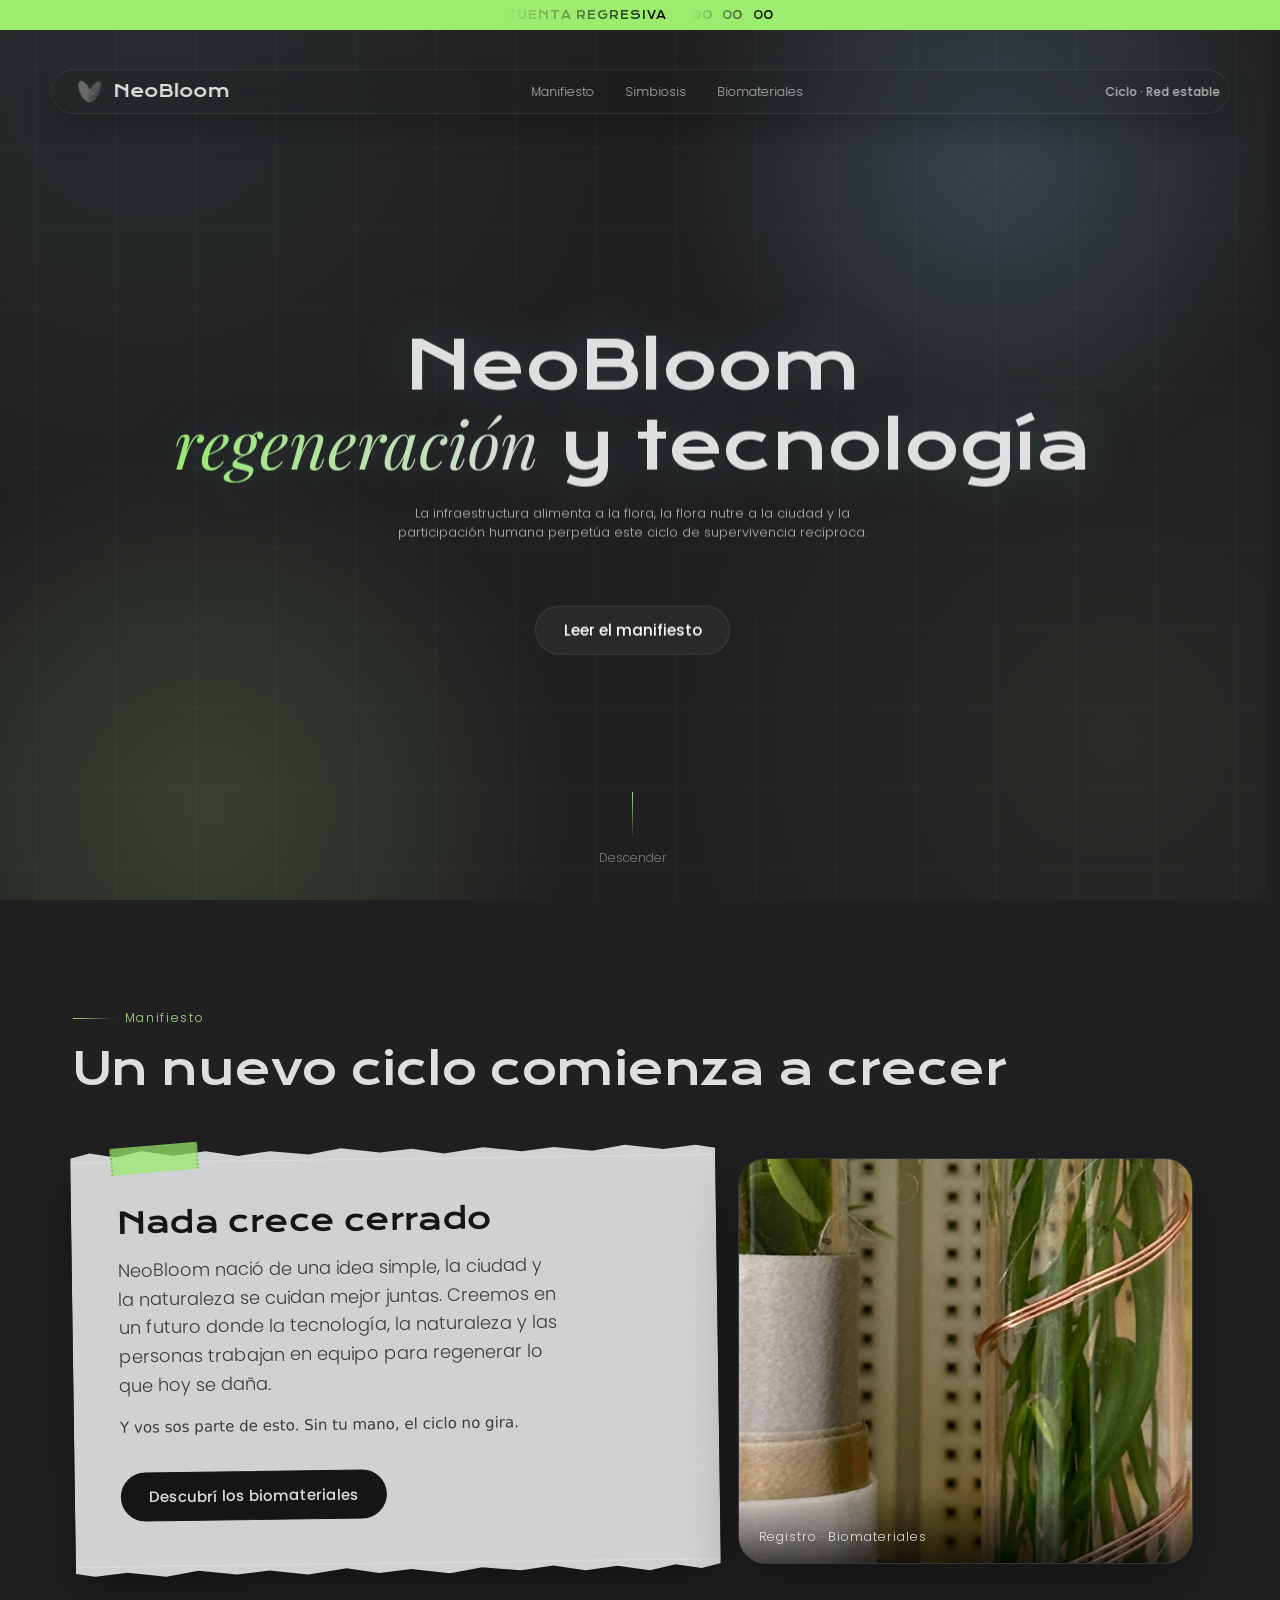
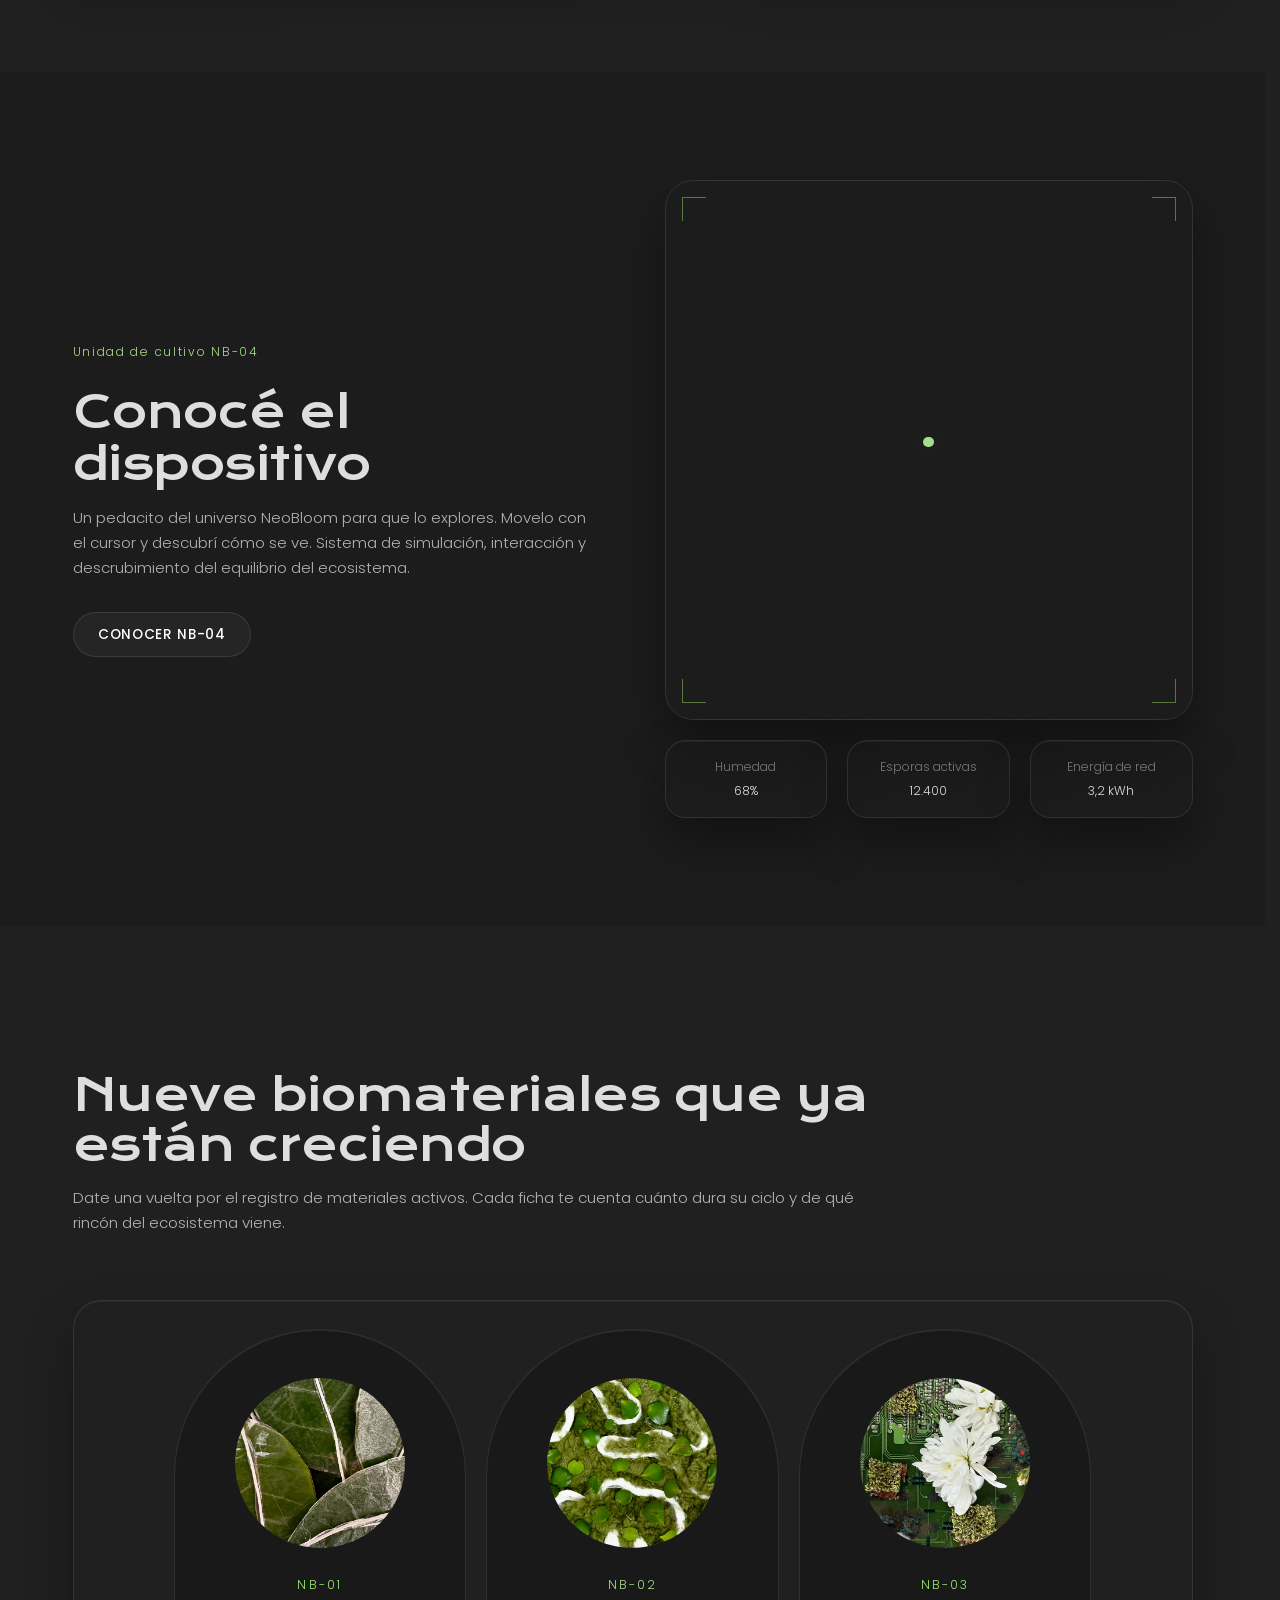
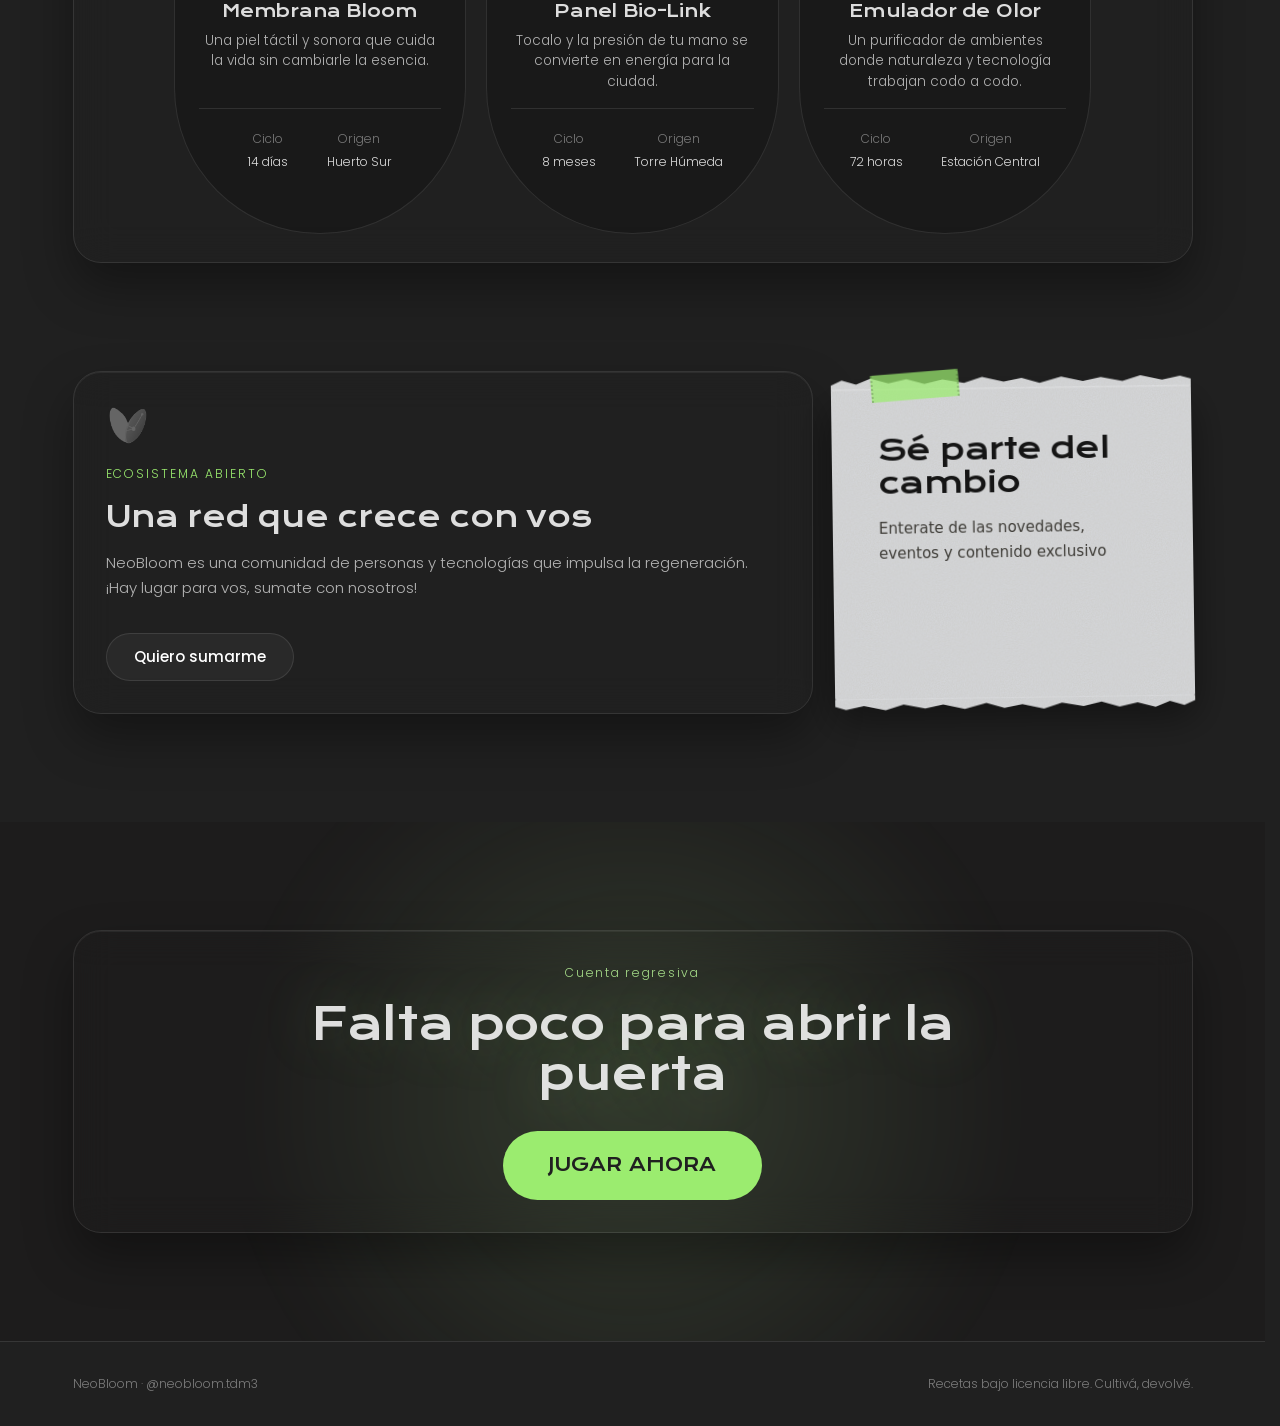
==== commit 3a36f1c0: "Manifiesto: quitar contenedores 01 y 02, dejar papel y foto lado a lado" ====
--- a/index.html
+++ b/index.html
@@ -52,9 +52,9 @@
 <a class="skip-link" href="#inicio">Saltar al contenido</a>
 
 <!-- Top countdown bar -->
-<div class="top-countdown" id="top-countdown" aria-live="polite" aria-label="Cuenta regresiva para Co-Bloom">
+<div class="top-countdown" id="top-countdown" aria-live="polite" aria-label="Cuenta regresiva">
   <div class="top-countdown__inner">
-    <span class="top-countdown__label">cuenta regresiva para co-bloom</span>
+    <span class="top-countdown__label">cuenta regresiva</span>
     <div class="top-countdown__timer">
       <span class="top-countdown__unit"><span id="top-cd-hours">00</span><span class="top-countdown__sep">:</span></span>
       <span class="top-countdown__unit"><span id="top-cd-minutes">00</span><span class="top-countdown__sep">:</span></span>
@@ -179,27 +179,7 @@
           <a class="btn btn--paper" href="#catalogo">Descubrí los biomateriales</a>
         </article>
 
-        <!-- Principios (duplicá un <article> para sumar otro) -->
-        <article class="tile tile--glass principle principle--a" data-reveal data-reveal-delay="2" data-accent="verde">
-          <p class="tile__eyebrow">01</p>
-          <h3 class="principle__title">Ecosistema abierto</h3>
-          <p>
-Acá nada se desperdicia. Lo que hoy sobra de un cultivo, mañana es el motor y el suelo del que viene.
-          </p>
-        </article>
-
-        <article class="tile tile--glass principle principle--b" data-reveal data-reveal-delay="3" data-accent="celeste">
-          <p class="tile__eyebrow">02</p>
-          <h3 class="principle__title">Economía circular</h3>
-          <p>
-Servidores que cuidan plantas y plantas que limpian el aire. Los invernaderos aprovechan el calor y la flora les devuelve un aire puro.
-          </p>
-        </article>
-
-
-
-        <!-- Tile de foto (cambiá la imagen por la que prefieras) -->
-<!-- Tile de foto (Mini muestrario rotativo) -->
+        <!-- Tile de foto (Mini muestrario rotativo) -->
         <figure class="tile tile--photo" data-reveal data-reveal-delay="1">
           <img class="slide is-active" src="recursos/muestrario8.jpg" alt="Biomaterial" loading="lazy">
           <img class="slide" src="recursos/muestrario2.jpg" alt="Biomaterial" loading="lazy">
@@ -501,17 +481,13 @@
       <div class="bento bento--launch">
 
         <article class="tile tile--glass launch__main" data-reveal data-accent="verde">
-          <p class="section__tag">Co-Bloom · El videojuego</p>
-
-          <h2 class="launch__title">Jugá, regenerá, explorá</h2>
-
-          <p class="launch__text">
-            Co-Bloom es la parte jugable de NeoBloom. Entrá al ecosistema y descubrí qué rol cumplís en su equilibrio
-          </p>
+          <p class="section__tag">Cuenta regresiva</p>
+
+          <h2 class="launch__title">Falta poco para abrir la puerta</h2>
+
 
           <!-- ===== ESTADO 1 · CUENTA REGRESIVA ===== -->
           <div class="countdown-wrap" id="launch-countdown">
-            <p class="countdown__label" id="countdown-label">Falta poco para abrir la puerta</p>
             <div class="countdown" role="timer" aria-labelledby="countdown-label">
               <div class="countdown__unit">
                 <span class="countdown__num" id="cd-hours">24</span>
--- a/style.css
+++ b/style.css
@@ -925,28 +925,17 @@
    ========================================================================== */
 .manifesto__paper { 
   grid-column: 1 / 8;  
-  grid-row: 1 / 4; 
+  grid-row: 1; 
   display: flex;
   flex-direction: column;
   justify-content: center; /* Centra el texto verticalmente */
   align-items: flex-start; /* Evita que el botón se estire a lo ancho */
 } 
 
-.principle--a { grid-column: 8 / 13; grid-row: 1; }
-.principle--b { grid-column: 8 / 13; grid-row: 2; }
-
-/* La foto se alinea en la columna 8, fila 3, y le achicamos la altura */
+/* La foto acompaña al papel a la derecha, misma fila */
 .bento--manifesto .tile--photo { 
   grid-column: 8 / 13; 
-  grid-row: 3; 
-  min-height: 9rem; /* Al ser más bajita, el papel de la izquierda se encoge */
-}
-
-.principle { color: var(--color-text-soft); }
-.principle__title {
-  font-size: var(--fs-h3);
-  color: var(--color-text);
-  margin-bottom: var(--space-sm);
+  grid-row: 1; 
 }
 
 
@@ -1466,9 +1455,7 @@
 /* Tablet (~1024px y abajo) */
 @media (max-width: 64rem) {
   .manifesto__paper { grid-column: 1 / 13; grid-row: auto; }
-  .principle--a { grid-column: 1 / 7;  grid-row: auto; }
-  .principle--b { grid-column: 7 / 13; grid-row: auto; }
-  /* Hacemos que la foto ocupe todo el ancho abajo de las dos cajitas */
+  /* Hacemos que la foto ocupe todo el ancho abajo del papel */
   .bento--manifesto .tile--photo { grid-column: 1 / 13; grid-row: auto; }
   .symbiosis__layout { grid-template-columns: 1fr; }
 }
@@ -1494,7 +1481,6 @@
 
   .bento { grid-template-columns: 1fr; }
   .manifesto__paper,
-  .principle--a, .principle--b, .principle--c,
   .bento--manifesto .tile--photo,
   .community__join, .community__news,
   .launch__main, .launch__side { grid-column: 1; }
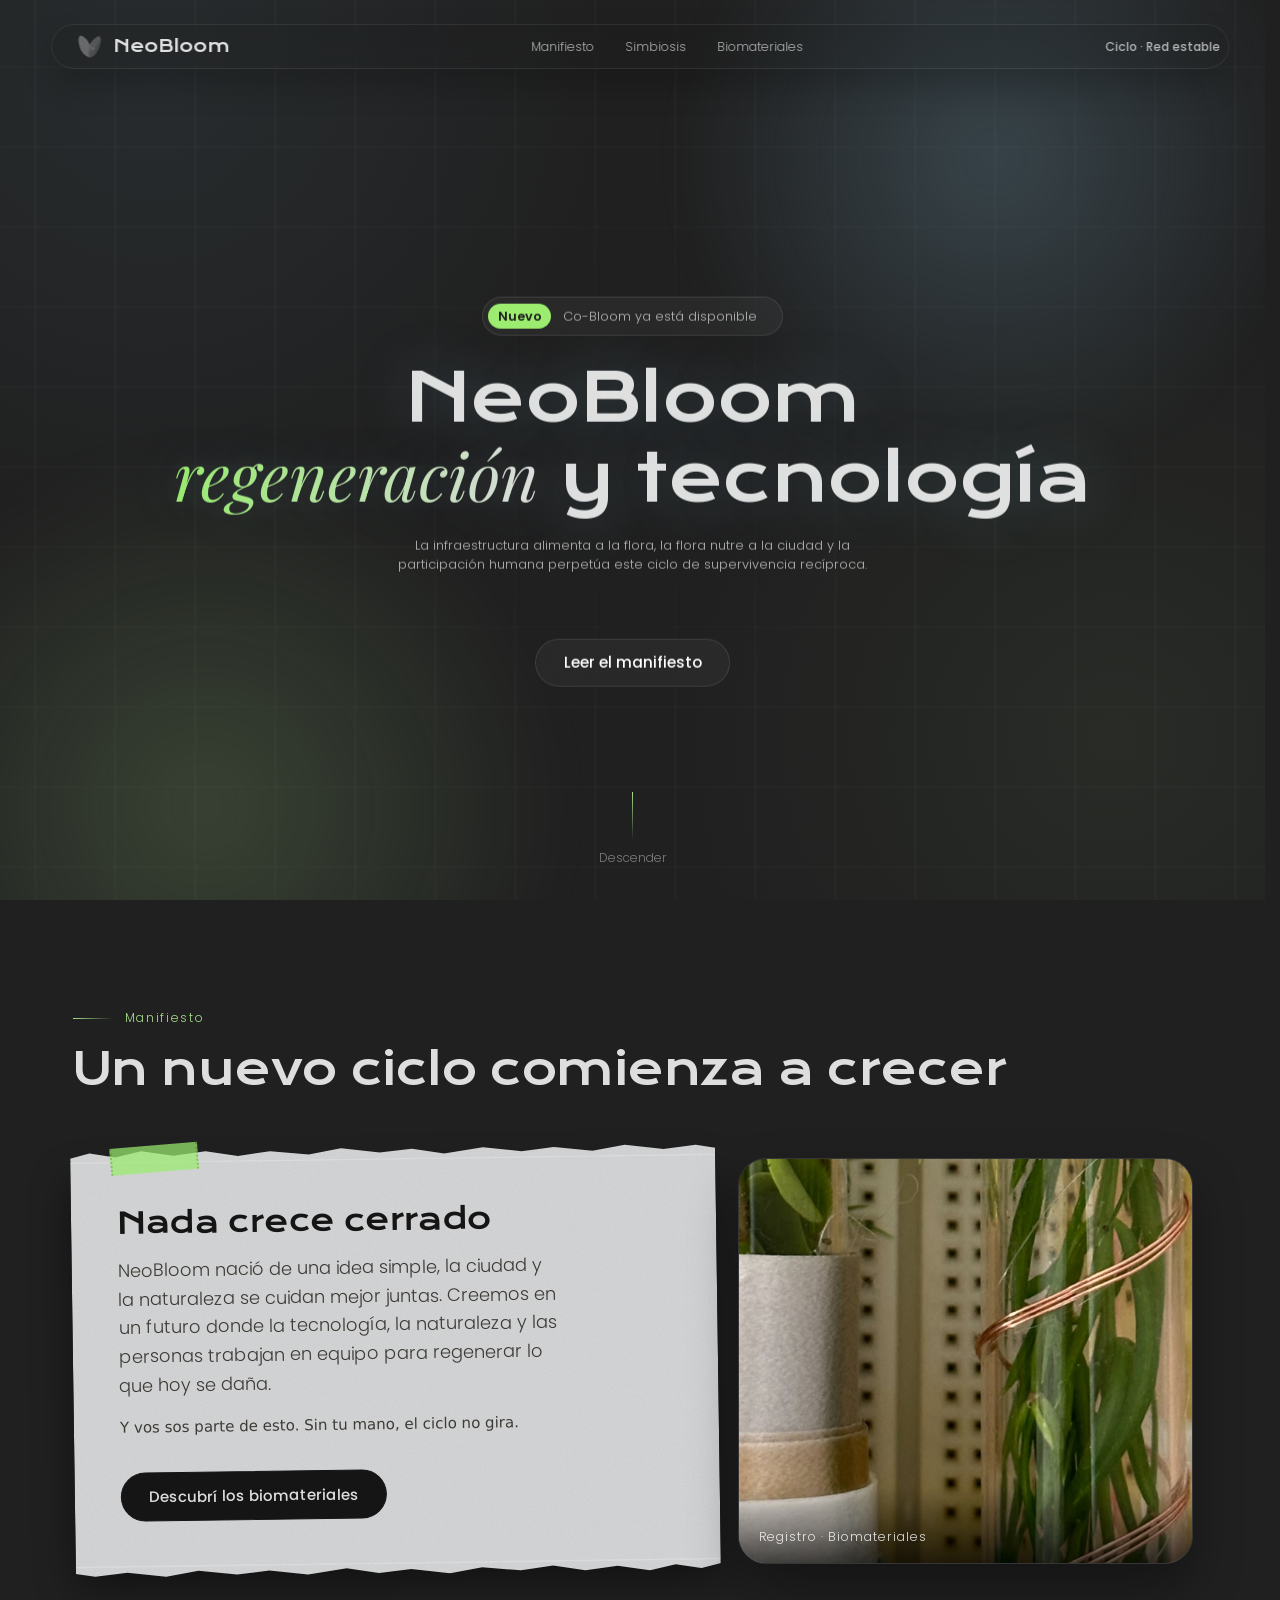
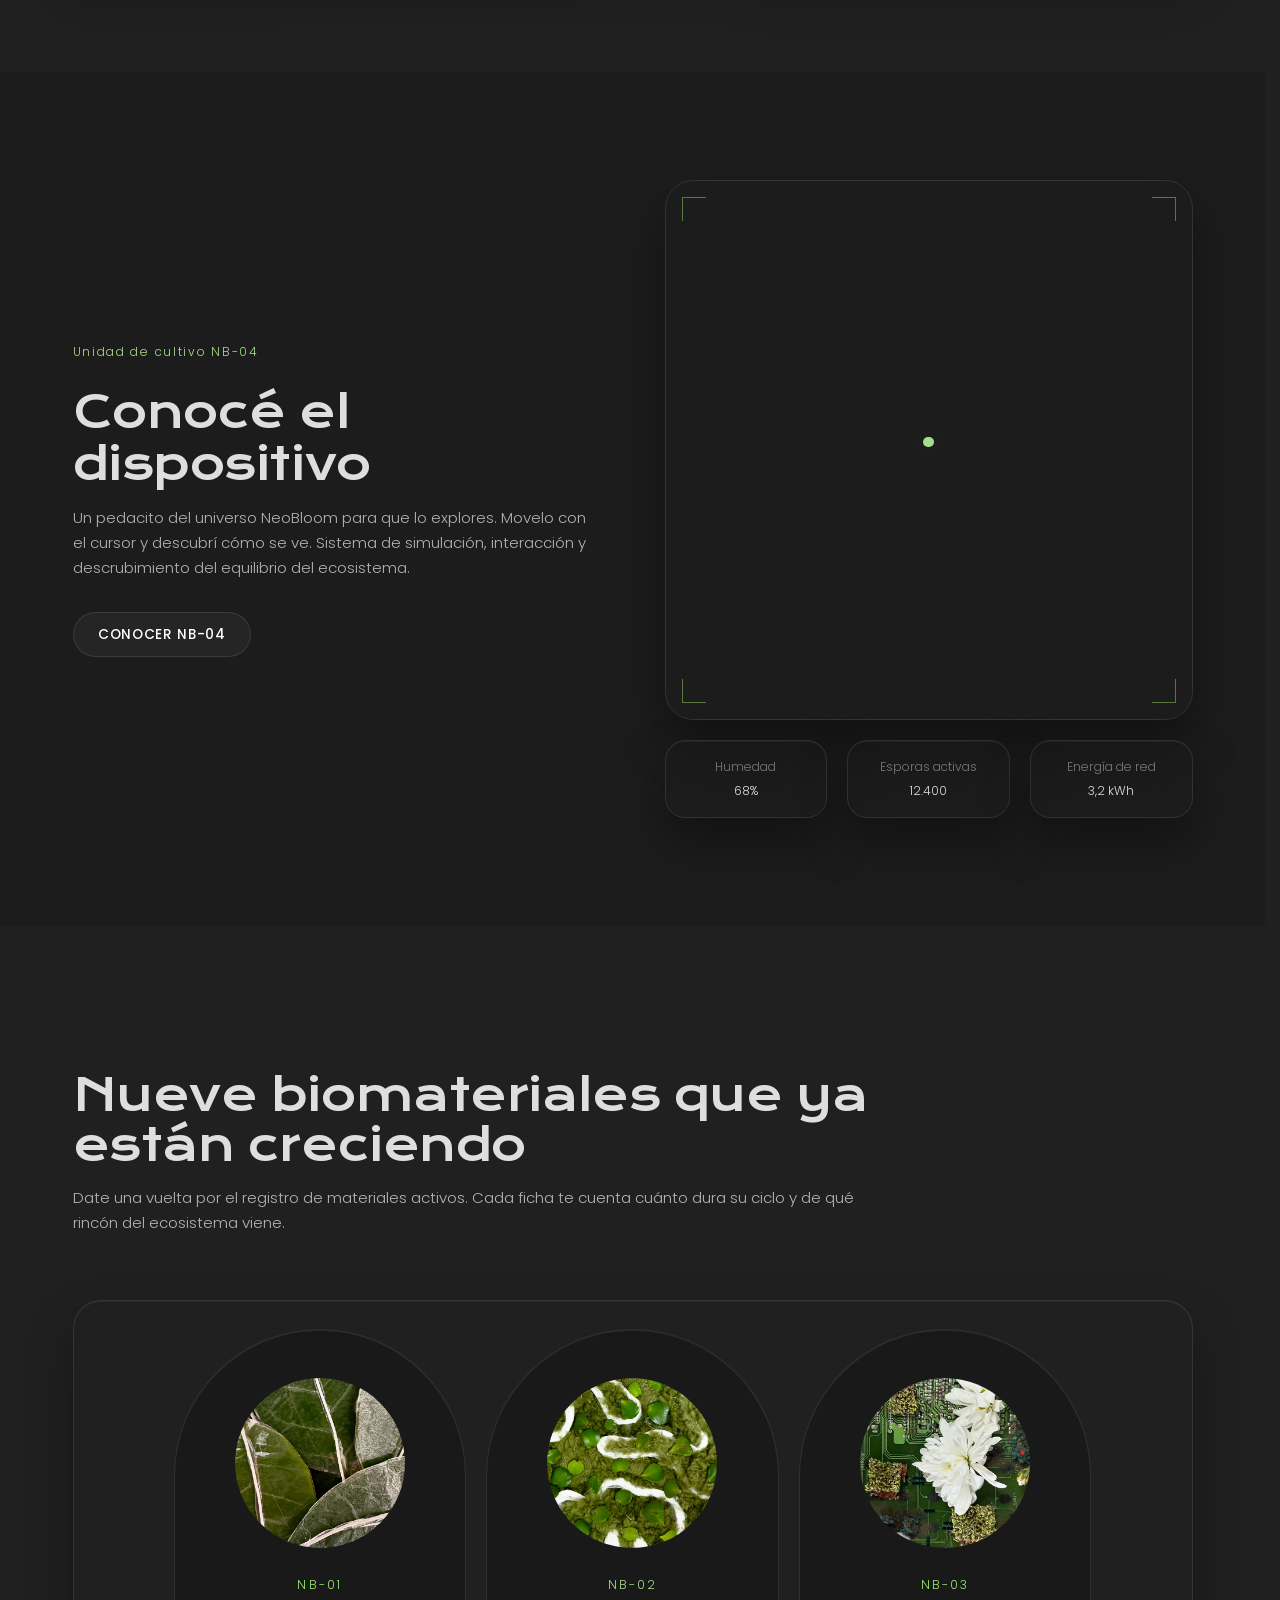
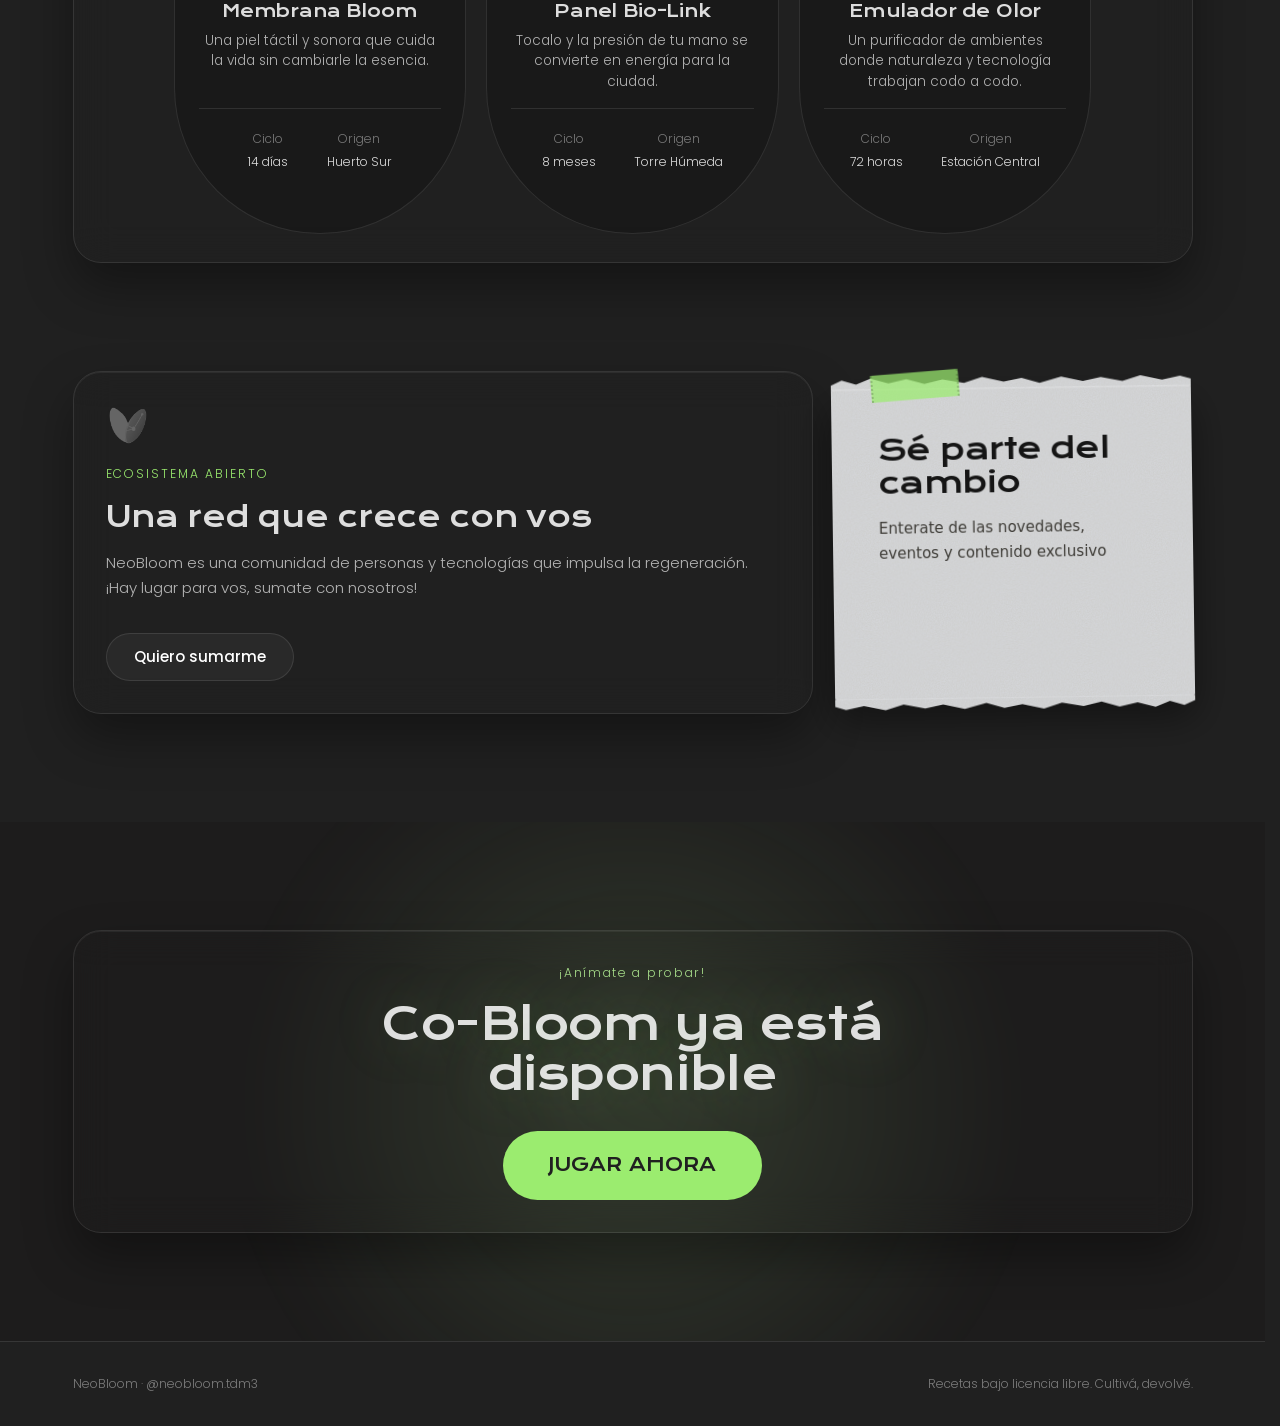
==== commit 6d6b9abe: "Mostrar boton JUGAR AHORA y ocultar cuenta regresiva en Co-Bloom" ====
--- a/index.html
+++ b/index.html
@@ -51,17 +51,7 @@
 <!-- Enlace de accesibilidad: solo visible al navegar con teclado (tecla Tab) -->
 <a class="skip-link" href="#inicio">Saltar al contenido</a>
 
-<!-- Top countdown bar -->
-<div class="top-countdown" id="top-countdown" aria-live="polite" aria-label="Cuenta regresiva">
-  <div class="top-countdown__inner">
-    <span class="top-countdown__label">cuenta regresiva</span>
-    <div class="top-countdown__timer">
-      <span class="top-countdown__unit"><span id="top-cd-hours">00</span><span class="top-countdown__sep">:</span></span>
-      <span class="top-countdown__unit"><span id="top-cd-minutes">00</span><span class="top-countdown__sep">:</span></span>
-      <span class="top-countdown__unit"><span id="top-cd-seconds">00</span></span>
-    </div>
-  </div>
-</div>
+
 
 <!--
   ============================================================================
@@ -120,11 +110,11 @@
     <!-- Capa C: contenido -->
     <div class="hero__content" data-parallax="-0.12">
 
-      <!-- <a href="#catalogo" class="hero__badge">
+       <a href="#co-bloom" class="hero__badge">
         <span class="hero__badge-tag">Nuevo</span>
         Co-Bloom ya está disponible
-        <span class="hero__badge-arrow">→</span> < ACTIVAR CO BLOOM
-      </a>-->
+        <span class="hero__badge-arrow"></span>
+      </a>
 
       <h1 class="hero__title">
         NeoBloom<br>
@@ -481,9 +471,9 @@
       <div class="bento bento--launch">
 
         <article class="tile tile--glass launch__main" data-reveal data-accent="verde">
-          <p class="section__tag">Cuenta regresiva</p>
-
-          <h2 class="launch__title">Falta poco para abrir la puerta</h2>
+          <p class="section__tag">¡Anímate a probar!</p>
+
+          <h2 class="launch__title">Co-Bloom ya está disponible</h2>
 
 
           <!-- ===== ESTADO 1 · CUENTA REGRESIVA ===== -->
